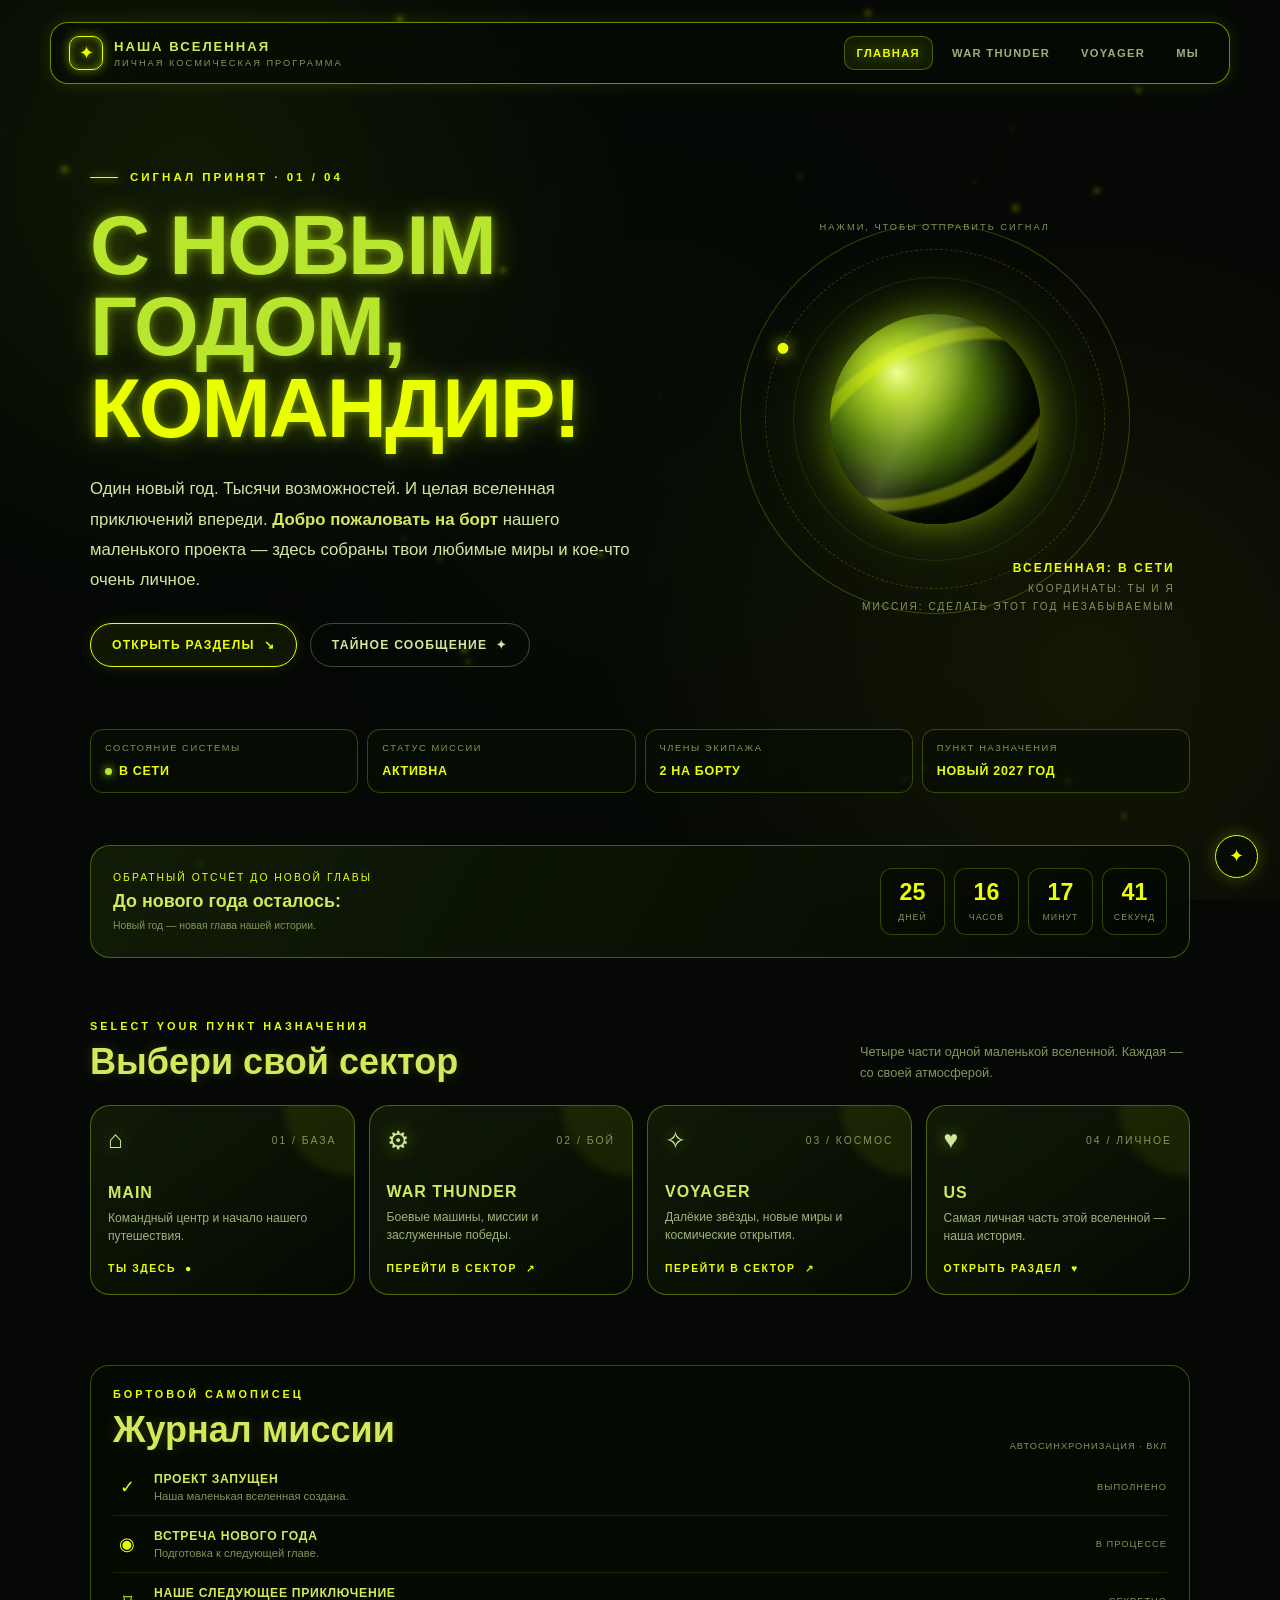
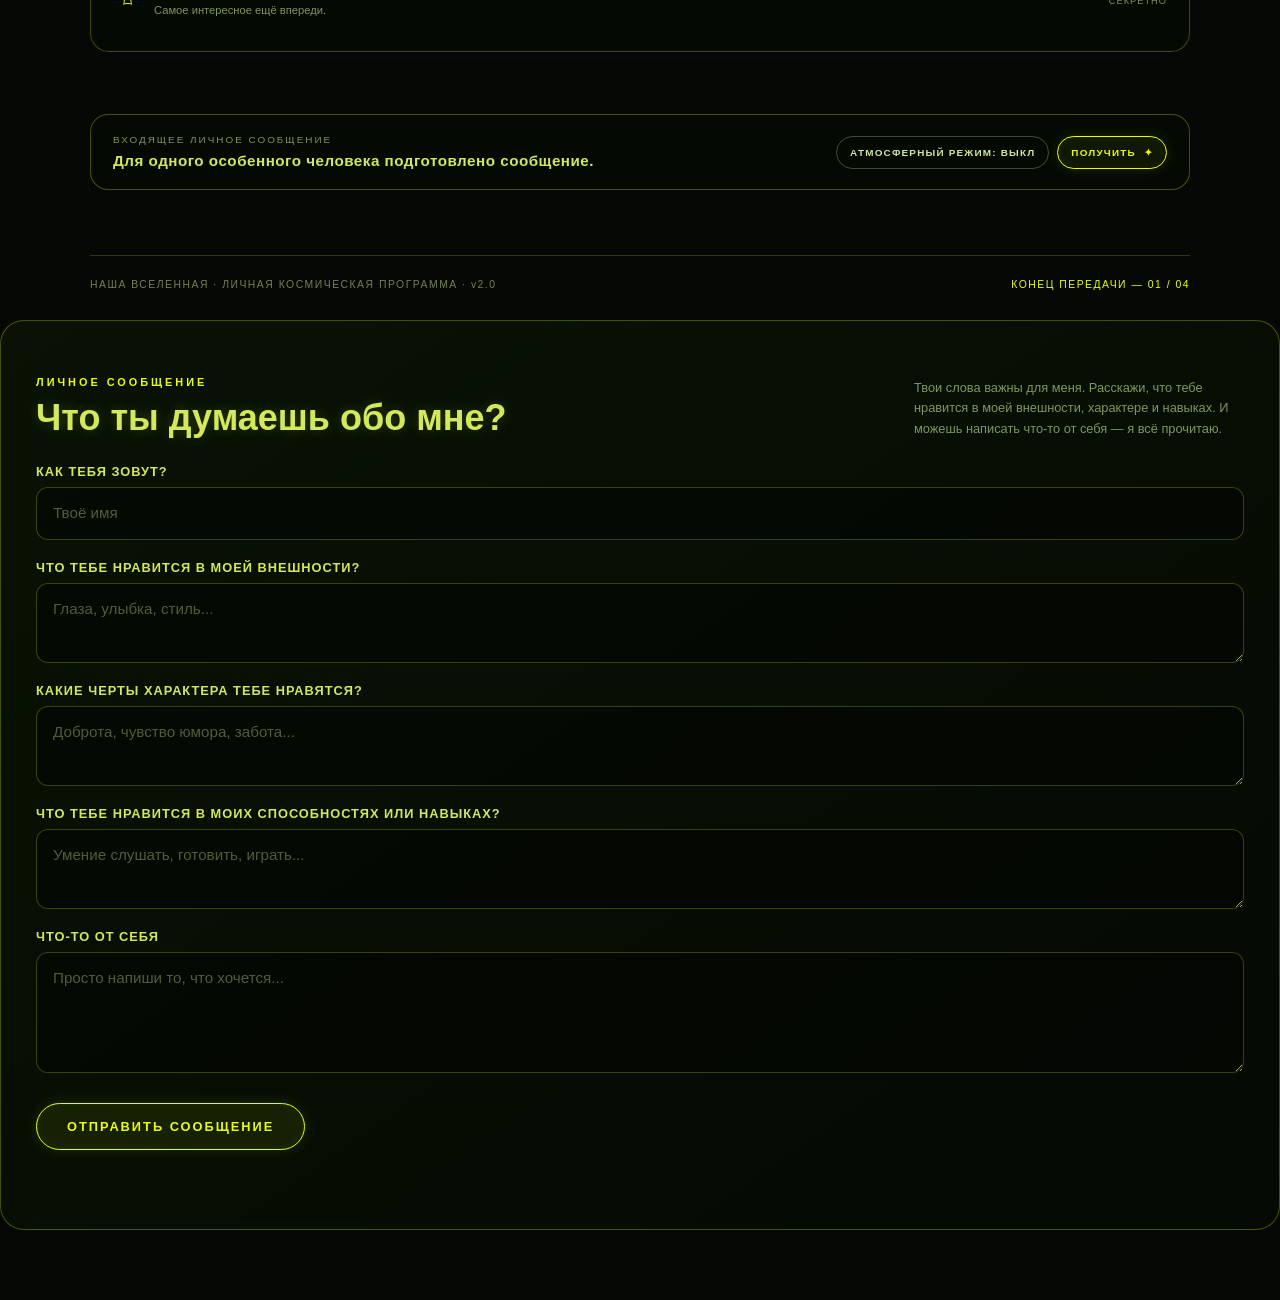
==== index.html @ 124b0b62 "Update index.html" ====
<!DOCTYPE html>
<html lang="ru">
<head>
  <meta charset="UTF-8">
  <meta name="viewport" content="width=device-width, initial-scale=1.0">
  <meta name="theme-color" content="#050805">
  <title>НАША ВСЕЛЕННАЯ — ГЛАВНАЯ · v2.1</title>
  <link rel="stylesheet" href="css/style.css">
</head>
<body class="page-main">
  <div id="particles" aria-hidden="true"></div>
  <header>
    <a class="brand" href="index.html">
      <div class="brand-mark">✦</div>
      <div>
        <div class="brand-name">НАША ВСЕЛЕННАЯ</div>
        <div class="brand-sub">ЛИЧНАЯ КОСМИЧЕСКАЯ ПРОГРАММА</div>
      </div>
    </a>
    <nav aria-label="Основная навигация">
      <a class="active" href="index.html">ГЛАВНАЯ</a>
      <a href="war-thunder.html">WAR THUNDER</a>
      <a href="voyager.html">VOYAGER</a>
      <a href="us.html">МЫ</a>
    </nav>
  </header>

  <main id="main">
    <section class="hero">
      <div class="hero-content">
        <div class="eyebrow">СИГНАЛ ПРИНЯТ · 01 / 04</div>
        <h1>С НОВЫМ ГОДОМ,<span>КОМАНДИР!</span></h1>
        <p class="hero-copy">
          Один новый год. Тысячи возможностей. И целая вселенная приключений впереди.
          <strong>Добро пожаловать на борт</strong> нашего маленького проекта — здесь собраны
          твои любимые миры и кое-что очень личное.
        </p>
        <div class="actions">
          <a class="btn" href="#sectors">ОТКРЫТЬ РАЗДЕЛЫ&nbsp; ↘</a>
          <button class="btn secondary" id="secretOpen">ТАЙНОЕ СООБЩЕНИЕ&nbsp; ✦</button>
        </div>
      </div>
      <div class="visual" aria-label="Анимированная светящаяся планета">
        <div class="orbit"><span class="orbit-dot"></span></div>
        <div class="satellite one"></div>
        <div class="satellite two"></div>
        <div class="planet" id="planet" role="button" tabindex="0" aria-label="Нажми на планету, чтобы отправить импульс"></div>
        <div class="planet-hint">НАЖМИ, ЧТОБЫ ОТПРАВИТЬ СИГНАЛ</div>
        <div class="visual-label"><b>ВСЕЛЕННАЯ: В СЕТИ</b>КООРДИНАТЫ: ТЫ И Я<br>МИССИЯ: СДЕЛАТЬ ЭТОТ ГОД НЕЗАБЫВАЕМЫМ</div>
      </div>
    </section>

    <section class="status-panel" aria-label="Состояние проекта">
      <div class="status-cell"><small>СОСТОЯНИЕ СИСТЕМЫ</small><strong><i class="live-dot"></i>В СЕТИ</strong></div>
      <div class="status-cell"><small>СТАТУС МИССИИ</small><strong>АКТИВНА</strong></div>
      <div class="status-cell"><small>ЧЛЕНЫ ЭКИПАЖА</small><strong>2 НА БОРТУ</strong></div>
      <div class="status-cell"><small>ПУНКТ НАЗНАЧЕНИЯ</small><strong>НОВЫЙ 2027 ГОД</strong></div>
    </section>

    <section class="countdown" aria-label="Обратный отсчёт до Нового года">
      <div>
        <div class="countdown-label">ОБРАТНЫЙ ОТСЧЁТ ДО НОВОЙ ГЛАВЫ</div>
        <div class="countdown-title" id="countdownTitle">До нового года осталось:</div>
        <div class="ambient-note">Новый год — новая глава нашей истории.</div>
      </div>
      <div class="timer" id="timer">
        <div class="time-unit"><b id="days">00</b><span>ДНЕЙ</span></div>
        <div class="time-unit"><b id="hours">00</b><span>ЧАСОВ</span></div>
        <div class="time-unit"><b id="minutes">00</b><span>МИНУТ</span></div>
        <div class="time-unit"><b id="seconds">00</b><span>СЕКУНД</span></div>
      </div>
    </section>

    <section id="sectors">
      <div class="section-head">
        <div>
          <div class="section-kicker">SELECT YOUR ПУНКТ НАЗНАЧЕНИЯ</div>
          <h2>Выбери свой сектор</h2>
        </div>
        <p class="section-note">Четыре части одной маленькой вселенной. Каждая — со своей атмосферой.</p>
      </div>
      <div class="portals">
        <a class="portal" href="index.html">
          <div class="portal-top"><span class="portal-icon">⌂</span><span class="portal-num">01 / БАЗА</span></div>
          <div>
            <h3>MAIN</h3>
            <p>Командный центр и начало нашего путешествия.</p>
            <div class="portal-link">ТЫ ЗДЕСЬ&nbsp; ●</div>
          </div>
        </a>
        <a class="portal" href="war-thunder.html">
          <div class="portal-top"><span class="portal-icon">⚙</span><span class="portal-num">02 / БОЙ</span></div>
          <div>
            <h3>WAR THUNDER</h3>
            <p>Боевые машины, миссии и заслуженные победы.</p>
            <div class="portal-link">ПЕРЕЙТИ В СЕКТОР&nbsp; ↗</div>
          </div>
        </a>
        <a class="portal" href="voyager.html">
          <div class="portal-top"><span class="portal-icon">✧</span><span class="portal-num">03 / КОСМОС</span></div>
          <div>
            <h3>VOYAGER</h3>
            <p>Далёкие звёзды, новые миры и космические открытия.</p>
            <div class="portal-link">ПЕРЕЙТИ В СЕКТОР&nbsp; ↗</div>
          </div>
        </a>
        <a class="portal" href="us.html">
          <div class="portal-top"><span class="portal-icon">♥</span><span class="portal-num">04 / ЛИЧНОЕ</span></div>
          <div>
            <h3>US</h3>
            <p>Самая личная часть этой вселенной — наша история.</p>
            <div class="portal-link">ОТКРЫТЬ РАЗДЕЛ&nbsp; ♥</div>
          </div>
        </a>
      </div>
    </section>

    <section class="mission-log">
      <div class="section-head" style="margin:0 0 8px">
        <div>
          <div class="section-kicker">БОРТОВОЙ САМОПИСЕЦ</div>
          <h2>Журнал миссии</h2>
        </div>
        <span class="log-state">АВТОСИНХРОНИЗАЦИЯ · ВКЛ</span>
      </div>
      <div class="log-row"><span class="log-icon">✓</span><div class="log-copy"><b>ПРОЕКТ ЗАПУЩЕН</b><small>Наша маленькая вселенная создана.</small></div><span class="log-state">ВЫПОЛНЕНО</span></div>
      <div class="log-row"><span class="log-icon">◉</span><div class="log-copy"><b>ВСТРЕЧА НОВОГО ГОДА</b><small>Подготовка к следующей главе.</small></div><span class="log-state">В ПРОЦЕССЕ</span></div>
      <div class="log-row"><span class="log-icon">⌑</span><div class="log-copy"><b>НАШЕ СЛЕДУЮЩЕЕ ПРИКЛЮЧЕНИЕ</b><small>Самое интересное ещё впереди.</small></div><span class="log-state">СЕКРЕТНО</span></div>
    </section>

    <section class="secret-strip">
      <div>
        <small>ВХОДЯЩЕЕ ЛИЧНОЕ СООБЩЕНИЕ</small>
        <strong>Для одного особенного человека подготовлено сообщение.</strong>
      </div>
      <div class="toolbar">
        <button class="btn secondary" id="ambientToggle" aria-pressed="false">АТМОСФЕРНЫЙ РЕЖИМ: ВЫКЛ</button>
        <button class="btn" id="secretOpen2">ПОЛУЧИТЬ&nbsp; ✦</button>
      </div>
    </section>
    <footer>
      <span>НАША ВСЕЛЕННАЯ · ЛИЧНАЯ КОСМИЧЕСКАЯ ПРОГРАММА · v2.0</span>
      <span>КОНЕЦ ПЕРЕДАЧИ — 01 / 04</span>
    </footer>
  </main>

  <button class="secret-star" id="secretStar" aria-label="Скрытый сигнал" title="Скрытый сигнал">✦</button>
  <div class="modal-backdrop" id="modal" role="dialog" aria-modal="true" aria-labelledby="modalTitle">
    <div class="modal">
      <button class="close" id="closeModal" aria-label="Закрыть">×</button>
      <div class="stamp">ТАЙНОЕ СООБЩЕНИЕ · ТОЛЬКО ДЛЯ ТЕБЯ</div>
      <h2 id="modalTitle">Эй, командир! 💚</h2>
      <p id="modalMessage">Пусть в новом году у тебя будет больше поводов улыбаться, больше удивительных открытий и меньше поводов для тревог. А я постараюсь быть рядом — в каждой новой главе нашего приключения.</p>
      <button class="btn" id="closeModalBottom">СООБЩЕНИЕ ПРИНЯТО&nbsp; ✓</button>
    </div>
  </div>

  <!-- СЕКЦИЯ: ОБРАТНАЯ СВЯЗЬ -->
<section class="feedback-section" id="feedback">
  <div class="section-head">
    <div>
      <div class="section-kicker">ЛИЧНОЕ СООБЩЕНИЕ</div>
      <h2>Что ты думаешь обо мне?</h2>
    </div>
    <p class="section-note">Твои слова важны для меня. Расскажи, что тебе нравится в моей внешности, характере и навыках. И можешь написать что-то от себя — я всё прочитаю.</p>
  </div>

  <form 
  class="feedback-form" 
  action="https://formspree.io/f/ВАШ_ID" 
  method="POST"
>
  <!-- Имя -->
  <div class="form-group">
    <label for="fb-name">Как тебя зовут?</label>
    <input type="text" id="fb-name" name="name" placeholder="Твоё имя" autocomplete="name" required>
  </div>

  <!-- Внешность -->
  <div class="form-group">
    <label for="fb-looks">Что тебе нравится в моей внешности?</label>
    <textarea id="fb-looks" name="looks" rows="2" placeholder="Глаза, улыбка, стиль..." required></textarea>
  </div>

  <!-- Характер -->
  <div class="form-group">
    <label for="fb-character">Какие черты характера тебе нравятся?</label>
    <textarea id="fb-character" name="character" rows="2" placeholder="Доброта, чувство юмора, забота..." required></textarea>
  </div>

  <!-- Навыки -->
  <div class="form-group">
    <label for="fb-skills">Что тебе нравится в моих способностях или навыках?</label>
    <textarea id="fb-skills" name="skills" rows="2" placeholder="Умение слушать, готовить, играть..." required></textarea>
  </div>

  <!-- Личное сообщение -->
  <div class="form-group">
    <label for="fb-message">Что-то от себя</label>
    <textarea id="fb-message" name="message" rows="4" placeholder="Просто напиши то, что хочется..." required></textarea>
  </div>

  <!-- Honeypot (не трогать) -->
  <input type="text" name="_gotcha" style="display:none" tabindex="-1" autocomplete="off">

  <button type="submit" class="btn feedback-submit">
    ОТПРАВИТЬ СООБЩЕНИЕ
  </button>

  <div class="feedback-status" id="feedbackStatus"></div>
</form>
</section>

  <script src="js/main.js"></script>
</body>
</html>
---- css/style.css ----
/* ==========================================================================
PROJECT: OUR UNIVERSE — SHARED STYLESHEET
========================================================================== */
*, *::before, *::after {
box-sizing: border-box;
}

html {
scroll-behavior: smooth;
}

@media (prefers-reduced-motion: reduce) {
*, *::before, *::after {
animation-duration: 0.01ms !important;
animation-iteration-count: 1 !important;
scroll-behavior: auto !important;
transition-duration: 0.01ms !important;
}
}

/* ==========================================================================
PAGE 1: MAIN (index.html)
========================================================================== */
body.page-main {
--bg: #050805;
--card: rgba(5, 12, 3, 0.84);
--text: #cfe89e;
--name: #d4e85c;
--title: #b8e62e;
--accent: #eaff00;
--glow: rgba(204, 255, 0, 0.48);
--line: rgba(204, 255, 0, 0.52);
--muted: #82965c;
margin: 0;
padding: 0;
min-height: 100vh;
background: var(--bg);
color: var(--text);
font-family: Arial, "Segoe UI", sans-serif;
overflow-x: hidden;
}

body.page-main * {
margin: 0;
padding: 0;
}

body.page-main::before {
content: "";
position: fixed;
inset: 0;
z-index: -3;
pointer-events: none;
background: radial-gradient(circle at 15% 20%, rgba(120, 180, 0, 0.10), transparent 34%),
radial-gradient(circle at 85% 75%, rgba(180, 180, 0, 0.09), transparent 38%),
radial-gradient(circle at 50% 50%, rgba(50, 100, 0, 0.06), transparent 55%);
animation: mainBgPulse 9s ease-in-out infinite alternate;
}

@keyframes mainBgPulse {
to { transform: scale(1.04); opacity: 0.7; }
}

body.page-main #particles {
position: fixed;
inset: 0;
pointer-events: none;
z-index: -1;
overflow: hidden;
}

body.page-main .particle {
position: absolute;
border-radius: 50%;
background: var(--accent);
filter: blur(2px);
opacity: 0.25;
box-shadow: 0 0 12px var(--accent);
animation: mainFloat var(--duration) ease-in-out infinite;
}

@keyframes mainFloat {
0%, 100% { transform: translateY(0) scale(0.8); opacity: 0.12; }
50% { transform: translateY(-32px) scale(1.25); opacity: 0.5; }
}

body.page-main header {
width: min(1180px, calc(100% - 40px));
margin: 22px auto 0;
padding: 13px 18px;
display: flex;
align-items: center;
justify-content: space-between;
gap: 20px;
border: 1px solid var(--line);
border-radius: 18px;
background: rgba(5, 12, 3, 0.72);
backdrop-filter: blur(14px);
box-shadow: 0 0 18px rgba(204, 255, 0, 0.12);
position: relative;
z-index: 5;
}

body.page-main .brand {
display: flex;
align-items: center;
gap: 11px;
min-width: 220px;
text-decoration: none;
}

body.page-main .brand-mark {
width: 34px;
height: 34px;
border: 1px solid var(--accent);
border-radius: 10px;
display: grid;
place-items: center;
color: var(--accent);
font-size: 18px;
text-shadow: 0 0 10px var(--accent);
box-shadow: inset 0 0 12px var(--glow), 0 0 12px var(--glow);
}

body.page-main .brand-name {
font-weight: 800;
letter-spacing: 2px;
font-size: 0.82rem;
color: var(--name);
}

body.page-main .brand-sub {
font-size: 0.58rem;
letter-spacing: 2px;
color: var(--muted);
margin-top: 4px;
}

body.page-main nav {
display: flex;
align-items: center;
gap: 7px;
flex-wrap: wrap;
justify-content: flex-end;
}

body.page-main nav a {
color: #9eaf7a;
text-decoration: none;
font-size: 0.7rem;
font-weight: 800;
letter-spacing: 1.3px;
padding: 10px 12px;
border-radius: 10px;
transition: 0.25s;
}

body.page-main nav a:hover,
body.page-main nav a.active {
color: var(--accent);
background: rgba(204, 255, 0, 0.08);
text-shadow: 0 0 12px var(--glow);
}

body.page-main nav a.active {
border: 1px solid rgba(204, 255, 0, 0.3);
}

body.page-main main {
width: min(1100px, calc(100% - 40px));
margin: 0 auto;
}

body.page-main .hero {
min-height: 650px;
display: grid;
grid-template-columns: 1.05fr 0.95fr;
align-items: center;
gap: 25px;
padding: 55px 0 35px;
}

body.page-main .eyebrow {
font-size: 0.72rem;
letter-spacing: 3px;
color: var(--accent);
font-weight: 800;
margin-bottom: 22px;
}

body.page-main .eyebrow:before {
content: "";
display: inline-block;
width: 28px;
height: 1px;
background: var(--accent);
vertical-align: middle;
margin-right: 12px;
box-shadow: 0 0 8px var(--accent);
}

body.page-main h1 {
font-size: clamp(2.8rem, 6.5vw, 5.7rem);
line-height: 0.98;
letter-spacing: -2px;
text-transform: uppercase;
color: var(--title);
text-shadow: 0 0 10px var(--glow), 0 0 30px rgba(204, 255, 0, 0.32);
max-width: 690px;
}

body.page-main h1 span {
display: block;
color: #eaff00;
}

body.page-main .hero-copy {
font-size: 1.05rem;
line-height: 1.8;
color: var(--text);
max-width: 560px;
margin: 25px 0 28px;
}

body.page-main .hero-copy strong {
color: var(--name);
}

body.page-main .actions {
display: flex;
align-items: center;
gap: 13px;
flex-wrap: wrap;
}

body.page-main .btn {
border: 1px solid var(--accent);
border-radius: 999px;
padding: 14px 21px;
color: var(--accent);
background: rgba(204, 255, 0, 0.06);
text-decoration: none;
font-weight: 800;
letter-spacing: 1.2px;
font-size: 0.76rem;
cursor: pointer;
transition: 0.25s;
box-shadow: 0 0 15px rgba(204, 255, 0, 0.12), inset 0 0 10px rgba(204, 255, 0, 0.05);
}

body.page-main .btn:hover {
background: var(--accent);
color: #071000;
box-shadow: 0 0 24px var(--glow);
transform: translateY(-2px);
}

body.page-main .btn.secondary {
border-color: rgba(207, 232, 158, 0.3);
color: var(--text);
background: transparent;
box-shadow: none;
}

body.page-main .btn.secondary:hover {
border-color: var(--accent);
color: var(--accent);
background: rgba(204, 255, 0, 0.06);
}

body.page-main .visual {
height: 430px;
display: grid;
place-items: center;
position: relative;
}

body.page-main .orbit {
position: absolute;
width: min(390px, 90%);
aspect-ratio: 1;
border: 1px solid rgba(204, 255, 0, 0.23);
border-radius: 50%;
transform: rotate(-22deg);
}

body.page-main .orbit:before,
body.page-main .orbit:after {
content: "";
position: absolute;
inset: 24px;
border: 1px dashed rgba(204, 255, 0, 0.22);
border-radius: 50%;
}

body.page-main .orbit:after {
inset: 52px;
border-style: solid;
opacity: 0.45;
}

body.page-main .planet {
width: 210px;
aspect-ratio: 1;
border-radius: 50%;
position: relative;
overflow: hidden;
background: radial-gradient(circle at 32% 28%, #efff91 0, #b6d928 12%, #557d0d 36%, #142407 67%, #050805 78%);
box-shadow: 0 0 35px rgba(204, 255, 0, 0.38), 0 0 90px rgba(170, 255, 0, 0.2), inset -25px -20px 45px #020400;
animation: mainPlanetFloat 5s ease-in-out infinite;
cursor: pointer;
transition: filter 0.25s;
}

body.page-main .planet:focus-visible {
outline: 2px solid var(--accent);
outline-offset: 9px;
}

body.page-main .planet.pulse {
animation: mainPlanetPulse 0.8s ease-out;
}

@keyframes mainPlanetPulse {
0% { transform: scale(1); }
35% { transform: scale(1.18); filter: brightness(1.8); }
100% { transform: scale(1); }
}

body.page-main .planet:before {
content: "";
position: absolute;
inset: 12% -15%;
border: 13px solid rgba(234, 255, 0, 0.32);
border-left-color: transparent;
border-right-color: rgba(234, 255, 0, 0.12);
border-radius: 50%;
transform: rotate(-25deg);
filter: blur(1px);
}

body.page-main .planet:after {
content: "";
position: absolute;
inset: 0;
background: linear-gradient(115deg, transparent 25%, rgba(255, 255, 180, 0.17) 42%, transparent 57%);
}

@keyframes mainPlanetFloat {
0%, 100% { transform: translateY(0) rotate(-5deg); }
50% { transform: translateY(-13px) rotate(4deg); }
}

body.page-main .orbit-dot {
position: absolute;
width: 11px;
height: 11px;
border-radius: 50%;
background: var(--accent);
box-shadow: 0 0 15px var(--accent);
top: 17%;
left: 19%;
}

body.page-main .satellite {
position: absolute;
width: 9px;
height: 9px;
border-radius: 50%;
background: #efff91;
box-shadow: 0 0 13px #eaff00;
opacity: 0;
}

body.page-main .satellite.one {
animation: mainSatOne 8s linear infinite;
}

body.page-main .satellite.two {
width: 5px;
height: 5px;
animation: mainSatTwo 11s linear infinite;
}

@keyframes mainSatOne {
0% { opacity: 0.8; transform: rotate(0deg) translateX(175px) rotate(0deg); }
100% { opacity: 0.8; transform: rotate(360deg) translateX(175px) rotate(-360deg); }
}

@keyframes mainSatTwo {
0% { opacity: 0.6; transform: rotate(180deg) translateX(145px) rotate(-180deg); }
100% { opacity: 0.6; transform: rotate(540deg) translateX(145px) rotate(-540deg); }
}

body.page-main .planet-hint {
position: absolute;
top: 18px;
left: 50%;
transform: translateX(-50%);
font-size: 0.58rem;
letter-spacing: 2px;
color: var(--muted);
white-space: nowrap;
}

body.page-main .visual-label {
position: absolute;
bottom: 18px;
right: 3%;
font-size: 0.63rem;
letter-spacing: 2px;
color: var(--muted);
text-align: right;
line-height: 1.8;
}

body.page-main .visual-label b {
display: block;
color: var(--accent);
font-size: 0.75rem;
}

body.page-main .status-panel {
display: grid;
grid-template-columns: repeat(4, 1fr);
gap: 9px;
margin: -5px 0 52px;
}

body.page-main .status-cell {
border: 1px solid rgba(204, 255, 0, 0.24);
border-radius: 13px;
padding: 13px 14px;
background: rgba(7, 15, 3, 0.72);
}

body.page-main .status-cell small {
display: block;
color: var(--muted);
font-size: 0.58rem;
letter-spacing: 1.6px;
margin-bottom: 8px;
}

body.page-main .status-cell strong {
color: var(--accent);
font-size: 0.78rem;
letter-spacing: 0.7px;
}

body.page-main .live-dot {
display: inline-block;
width: 7px;
height: 7px;
border-radius: 50%;
background: #b8e62e;
box-shadow: 0 0 9px #b8e62e;
margin-right: 7px;
animation: mainBlink 1.5s infinite;
}

@keyframes mainBlink {
50% { opacity: 0.25; }
}

body.page-main .countdown {
margin: 0 0 62px;
padding: 22px;
border: 1px solid rgba(204, 255, 0, 0.32);
border-radius: 20px;
background: linear-gradient(120deg, rgba(20, 34, 7, 0.78), rgba(5, 10, 3, 0.85));
display: flex;
align-items: center;
justify-content: space-between;
gap: 22px;
}

body.page-main .countdown-label {
font-size: 0.65rem;
letter-spacing: 2px;
color: var(--accent);
margin-bottom: 8px;
}

body.page-main .countdown-title {
font-size: 1.12rem;
color: var(--name);
font-weight: 800;
}

body.page-main .ambient-note {
font-size: 0.65rem;
color: var(--muted);
margin-top: 8px;
}

body.page-main .timer {
display: flex;
gap: 9px;
}

body.page-main .time-unit {
min-width: 65px;
text-align: center;
padding: 10px 8px;
border: 1px solid rgba(204, 255, 0, 0.24);
border-radius: 12px;
background: rgba(0, 0, 0, 0.24);
}

body.page-main .time-unit b {
display: block;
color: var(--accent);
font-size: 1.45rem;
font-variant-numeric: tabular-nums;
}

body.page-main .time-unit span {
font-size: 0.55rem;
color: var(--muted);
letter-spacing: 1px;
}

body.page-main .section-head {
display: flex;
justify-content: space-between;
align-items: end;
gap: 20px;
margin: 20px 0 22px;
}

body.page-main .section-kicker {
font-size: 0.68rem;
letter-spacing: 3px;
color: var(--accent);
font-weight: 800;
margin-bottom: 9px;
}

body.page-main h2 {
font-size: clamp(1.6rem, 3vw, 2.25rem);
color: var(--name);
text-shadow: 0 0 13px rgba(204, 255, 0, 0.2);
}

body.page-main .section-note {
color: var(--muted);
font-size: 0.8rem;
line-height: 1.6;
max-width: 330px;
}

body.page-main .portals {
display: grid;
grid-template-columns: repeat(4, 1fr);
gap: 14px;
margin-bottom: 70px;
}

body.page-main .portal {
min-height: 190px;
padding: 20px 17px;
border: 1px solid rgba(204, 255, 0, 0.35);
border-radius: 20px;
background: linear-gradient(145deg, rgba(18, 29, 8, 0.9), rgba(5, 10, 3, 0.82));
position: relative;
overflow: hidden;
text-decoration: none;
color: var(--text);
transition: 0.3s;
display: flex;
flex-direction: column;
justify-content: space-between;
}

body.page-main .portal:before {
content: "";
position: absolute;
width: 140px;
height: 140px;
border-radius: 50%;
right: -70px;
top: -70px;
background: rgba(204, 255, 0, 0.08);
filter: blur(4px);
transition: 0.3s;
}

body.page-main .portal:hover {
transform: translateY(-6px);
border-color: var(--accent);
box-shadow: 0 0 24px rgba(204, 255, 0, 0.2), inset 0 0 18px rgba(204, 255, 0, 0.06);
}

body.page-main .portal:hover:before {
transform: scale(1.6);
}

body.page-main .portal-top {
display: flex;
justify-content: space-between;
align-items: center;
position: relative;
}

body.page-main .portal-icon {
font-size: 1.55rem;
filter: drop-shadow(0 0 8px rgba(204, 255, 0, 0.45));
}

body.page-main .portal-num {
font-size: 0.65rem;
color: var(--muted);
letter-spacing: 2px;
}

body.page-main .portal h3 {
font-size: 1rem;
letter-spacing: 1px;
color: var(--name);
margin: 20px 0 7px;
}

body.page-main .portal p {
font-size: 0.76rem;
line-height: 1.5;
color: #9fb27a;
}

body.page-main .portal-link {
font-size: 0.65rem;
letter-spacing: 1.6px;
color: var(--accent);
margin-top: 18px;
font-weight: 800;
}

body.page-main .mission-log {
margin: 0 0 62px;
padding: 22px;
border: 1px solid rgba(204, 255, 0, 0.28);
border-radius: 19px;
background: rgba(5, 12, 3, 0.65);
}

body.page-main .log-row {
display: flex;
align-items: center;
gap: 13px;
padding: 13px 0;
border-bottom: 1px solid rgba(204, 255, 0, 0.12);
}

body.page-main .log-row:last-child {
border-bottom: 0;
}

body.page-main .log-icon {
width: 28px;
text-align: center;
color: var(--accent);
font-size: 1.1rem;
}

body.page-main .log-copy {
flex: 1;
}

body.page-main .log-copy b {
display: block;
font-size: 0.76rem;
color: var(--name);
letter-spacing: 0.7px;
}

body.page-main .log-copy small {
display: block;
font-size: 0.7rem;
color: var(--muted);
margin-top: 4px;
}

body.page-main .log-state {
font-size: 0.58rem;
letter-spacing: 1px;
color: var(--muted);
}

body.page-main .secret-strip {
margin: 0 0 65px;
border: 1px solid rgba(204, 255, 0, 0.3);
border-radius: 18px;
padding: 19px 22px;
display: flex;
align-items: center;
justify-content: space-between;
gap: 20px;
background: rgba(5, 12, 3, 0.65);
}

body.page-main .secret-strip small {
display: block;
color: var(--muted);
letter-spacing: 2px;
font-size: 0.62rem;
margin-bottom: 7px;
}

body.page-main .secret-strip strong {
color: var(--name);
font-size: 0.95rem;
letter-spacing: 0.5px;
}

body.page-main .toolbar {
display: flex;
align-items: center;
gap: 8px;
}

body.page-main .toolbar .btn {
padding: 10px 13px;
font-size: 0.62rem;
}

body.page-main footer {
border-top: 1px solid rgba(204, 255, 0, 0.2);
padding: 23px 0 30px;
display: flex;
justify-content: space-between;
gap: 15px;
color: #71834e;
font-size: 0.65rem;
letter-spacing: 1.5px;
}

body.page-main footer span:last-child {
color: var(--accent);
}

body.page-main .secret-star {
position: fixed;
right: 22px;
bottom: 22px;
width: 43px;
height: 43px;
border-radius: 50%;
z-index: 10;
border: 1px solid var(--accent);
background: rgba(5, 12, 3, 0.88);
color: var(--accent);
font-size: 1.1rem;
box-shadow: 0 0 17px rgba(204, 255, 0, 0.25);
cursor: pointer;
animation: mainStarGlow 3s ease-in-out infinite;
}

@keyframes mainStarGlow {
50% { box-shadow: 0 0 27px rgba(204, 255, 0, 0.65); transform: rotate(18deg); }
}

body.page-main.ambient .particle {
opacity: 0.65;
filter: blur(1px);
animation-duration: 4s !important;
}

body.page-main.ambient .planet {
filter: brightness(1.22) drop-shadow(0 0 25px rgba(204, 255, 0, 0.6));
}

body.page-main.ambient .orbit {
border-color: rgba(234, 255, 0, 0.48);
}

body.page-main .modal-backdrop {
position: fixed;
inset: 0;
background: rgba(0, 0, 0, 0.76);
backdrop-filter: blur(9px);
display: none;
place-items: center;
padding: 20px;
z-index: 20;
}

body.page-main .modal-backdrop.open {
display: grid;
animation: mainFade 0.25s;
}

@keyframes mainFade {
from { opacity: 0; }
to { opacity: 1; }
}

body.page-main .modal {
width: min(490px, 100%);
padding: 34px 28px;
border: 1px solid var(--accent);
border-radius: 24px;
background: rgba(5, 12, 3, 0.96);
text-align: center;
box-shadow: 0 0 25px var(--glow), inset 0 0 22px rgba(204, 255, 0, 0.08);
}

body.page-main .modal .stamp {
font-size: 0.65rem;
letter-spacing: 3px;
color: var(--accent);
margin-bottom: 18px;
}

body.page-main .modal h2 {
font-size: 1.7rem;
margin-bottom: 15px;
}

body.page-main .modal p {
line-height: 1.8;
color: var(--text);
margin-bottom: 23px;
}

body.page-main .close {
background: none;
border: 0;
color: var(--muted);
font-size: 1.4rem;
cursor: pointer;
float: right;
}

@media (max-width: 850px) {
body.page-main header { align-items: flex-start; flex-direction: column; }
body.page-main nav { justify-content: flex-start; }
body.page-main .hero { grid-template-columns: 1fr; min-height: auto; padding: 75px 0 25px; }
body.page-main .visual { height: 330px; grid-row: 1; }
body.page-main .planet { width: 165px; }
body.page-main .portals { grid-template-columns: repeat(2, 1fr); }
body.page-main .status-panel { grid-template-columns: repeat(2, 1fr); }
body.page-main .countdown { align-items: flex-start; flex-direction: column; }
}

@media (max-width: 520px) {
body.page-main header, body.page-main main { width: calc(100% - 26px); }
body.page-main header { margin-top: 13px; padding: 13px; }
body.page-main nav { gap: 2px; }
body.page-main nav a { font-size: 0.59rem; padding: 9px 8px; }
body.page-main .hero { padding-top: 45px; }
body.page-main .visual { height: 270px; }
body.page-main .planet { width: 140px; }
body.page-main h1 { font-size: clamp(2.55rem, 13vw, 4rem); }
body.page-main .hero-copy { font-size: 0.94rem; }
body.page-main .section-head { align-items: flex-start; flex-direction: column; }
body.page-main .portals { gap: 10px; }
body.page-main .portal { padding: 15px; min-height: 175px; }
body.page-main .portal h3 { font-size: 0.88rem; }
body.page-main .portal p { font-size: 0.7rem; }
body.page-main .secret-strip { align-items: flex-start; flex-direction: column; }
body.page-main footer { flex-direction: column; }
body.page-main .status-panel { gap: 7px; }
body.page-main .status-cell { padding: 11px; }
body.page-main .timer { width: 100%; gap: 5px; }
body.page-main .time-unit { min-width: 0; flex: 1; padding: 9px 3px; }
body.page-main .time-unit b { font-size: 1.15rem; }
body.page-main .countdown { padding: 17px; }
body.page-main .toolbar { flex-wrap: wrap; }
body.page-main .secret-star { right: 13px; bottom: 13px; }
}

/* ==========================================================================
   FEEDBACK FORM (index.html)
   ========================================================================== */
body.page-main .feedback-section {
  margin: 0 0 70px;
  padding: 35px;
  border: 1px solid rgba(204, 255, 0, 0.3);
  border-radius: 24px;
  background: linear-gradient(145deg, rgba(10, 20, 5, 0.9), rgba(5, 10, 3, 0.95));
  position: relative;
  overflow: hidden;
}

body.page-main .feedback-section::before {
  content: "";
  position: absolute;
  top: -50%;
  right: -20%;
  width: 400px;
  height: 400px;
  background: radial-gradient(circle, rgba(204, 255, 0, 0.08), transparent 70%);
  pointer-events: none;
}

body.page-main .feedback-form {
  display: flex;
  flex-direction: column;
  gap: 20px;
  margin-top: 25px;
  position: relative;
  z-index: 1;
}

body.page-main .form-group {
  display: flex;
  flex-direction: column;
  gap: 8px;
}

body.page-main .form-group label {
  font-size: 0.8rem;
  font-weight: 700;
  letter-spacing: 1px;
  color: var(--name);
  text-transform: uppercase;
}

body.page-main .form-group label .muted {
  color: var(--muted);
  font-weight: 400;
  font-size: 0.7rem;
  letter-spacing: 0.5px;
}

body.page-main .form-group input,
body.page-main .form-group textarea {
  width: 100%;
  padding: 14px 16px;
  background: rgba(0, 0, 0, 0.4);
  border: 1px solid rgba(204, 255, 0, 0.25);
  border-radius: 12px;
  color: var(--text);
  font-family: inherit;
  font-size: 0.95rem;
  line-height: 1.5;
  outline: none;
  transition: 0.25s;
  resize: vertical;
  min-height: 50px;
}

body.page-main .form-group input::placeholder,
body.page-main .form-group textarea::placeholder {
  color: rgba(130, 150, 92, 0.6);
}

body.page-main .form-group input:focus,
body.page-main .form-group textarea:focus {
  border-color: var(--accent);
  background: rgba(0, 0, 0, 0.6);
  box-shadow: 0 0 15px rgba(204, 255, 0, 0.15);
}

body.page-main .form-group textarea {
  min-height: 80px;
}

body.page-main .feedback-submit {
  align-self: flex-start;
  margin-top: 10px;
  padding: 15px 30px;
  font-size: 0.8rem;
  letter-spacing: 2px;
  cursor: pointer;
  background: rgba(204, 255, 0, 0.08);
  transition: 0.25s;
}

body.page-main .feedback-submit:hover {
  background: var(--accent);
  color: #071000;
  box-shadow: 0 0 25px var(--glow);
  transform: translateY(-2px);
}

body.page-main .feedback-submit:disabled {
  opacity: 0.6;
  cursor: not-allowed;
  transform: none;
}

body.page-main .feedback-status {
  font-size: 0.85rem;
  font-weight: 700;
  letter-spacing: 1px;
  min-height: 24px;
  transition: 0.3s;
}

body.page-main .feedback-status.success {
  color: var(--accent);
  text-shadow: 0 0 10px var(--glow);
}

body.page-main .feedback-status.error {
  color: #ff6b6b;
}

/* Адаптив */
@media (max-width: 520px) {
  body.page-main .feedback-section {
    padding: 22px;
  }
  body.page-main .feedback-submit {
    width: 100%;
    align-self: stretch;
  }
}

/* ==========================================================================
PAGE 2: OPERATION SEVER — WAR THUNDER (war-thunder.html)
========================================================================== */
body.page-wt {
--bg: #10191e;
--p: #1b292f;
--p2: #26363d;
--line: #52636a;
--txt: #dce7e4;
--muted: #9aadb0;
--gold: #d5b84b;
--green: #91b9a4;
--red: #bd6258;
margin: 0;
background: radial-gradient(ellipse at 50% -15%, #31434a, #17242a 48%, #0c1418);
color: var(--txt);
font: 14px Arial, sans-serif;
}

body.page-wt:before {
content: "";
position: fixed;
inset: 0;
pointer-events: none;
opacity: 0.12;
background-image: linear-gradient(#bedcdc14 1px, transparent 1px),
linear-gradient(90deg, #bedcdc14 1px, transparent 1px);
background-size: 44px 44px;
}

body.page-wt header {
position: sticky;
top: 0;
z-index: 10;
background: #0b1216ed;
border-bottom: 1px solid var(--line);
backdrop-filter: blur(10px);
}

body.page-wt .top {
max-width: 1300px;
margin: auto;
padding: 12px 22px;
display: flex;
justify-content: space-between;
align-items: center;
gap: 16px;
}

body.page-wt .brand {
font: bold 13px monospace;
letter-spacing: 3px;
color: var(--gold);
}

body.page-wt .brand small {
display: block;
color: var(--muted);
font-size: 9px;
margin-top: 5px;
}

body.page-wt nav {
display: flex;
flex-wrap: wrap;
gap: 4px;
}

body.page-wt nav a {
color: #b7c6c6;
text-decoration: none;
padding: 9px;
font: 10px monospace;
letter-spacing: 1px;
border: 1px solid transparent;
}

body.page-wt nav a:hover,
body.page-wt nav a.active {
color: var(--gold);
border-color: #827642;
}

body.page-wt main {
max-width: 1200px;
margin: auto;
padding: 28px 22px 70px;
}

body.page-wt .hero {
min-height: 390px;
padding: clamp(25px, 5vw, 55px);
display: grid;
grid-template-columns: 1.15fr 0.85fr;
gap: 20px;
align-items: center;
background: linear-gradient(120deg, #1b2a30ee, #111c21ee);
border: 1px solid var(--line);
position: relative;
overflow: hidden;
}

body.page-wt .kicker {
font: 10px monospace;
letter-spacing: 2px;
color: var(--gold);
}

body.page-wt h1 {
font: bold clamp(36px, 6vw, 68px) monospace;
line-height: 1;
margin: 17px 0;
letter-spacing: -3px;
}

body.page-wt h1 span {
color: var(--gold);
}

body.page-wt .lead {
max-width: 610px;
color: #bac9c8;
line-height: 1.8;
}

body.page-wt .status {
display: flex;
flex-wrap: wrap;
gap: 16px;
margin-top: 25px;
font: 10px monospace;
color: #bdcbca;
}

body.page-wt .status b {
color: var(--green);
font-weight: 400;
}

body.page-wt .dot {
display: inline-block;
width: 7px;
height: 7px;
border-radius: 50%;
background: var(--green);
margin-right: 7px;
box-shadow: 0 0 10px var(--green);
animation: wtBlink 2s infinite;
}

@keyframes wtBlink {
50% { opacity: 0.3; }
}

body.page-wt .radar {
width: min(270px, 60vw);
aspect-ratio: 1;
border: 1px solid #82949888;
border-radius: 50%;
margin: auto;
position: relative;
background: repeating-radial-gradient(circle, transparent 0 32px, #82949833 33px 34px),
linear-gradient(90deg, transparent 49.7%, #82949833 50%, transparent 50.3%),
linear-gradient(0deg, transparent 49.7%, #82949833 50%, transparent 50.3%);
overflow: hidden;
}

body.page-wt .radar:before {
content: "";
position: absolute;
inset: 0;
border-radius: 50%;
background: conic-gradient(transparent 0 290deg, #d5b84b66 350deg, transparent);
animation: wtSpin 7s linear infinite;
}

body.page-wt .radar:after {
content: "";
position: absolute;
left: 65%;
top: 32%;
width: 8px;
height: 8px;
border-radius: 50%;
background: #f0d978;
box-shadow: 0 0 15px 5px #d5b84b99;
}

@keyframes wtSpin {
to { transform: rotate(360deg); }
}

body.page-wt .section {
margin-top: 60px;
scroll-margin-top: 85px;
}

body.page-wt .head {
display: flex;
justify-content: space-between;
align-items: end;
gap: 15px;
border-bottom: 1px solid var(--line);
padding-bottom: 13px;
margin-bottom: 17px;
}

body.page-wt .head h2 {
font: bold clamp(19px, 3vw, 27px) monospace;
margin: 0;
}

body.page-wt .head p {
font: 9px monospace;
color: var(--muted);
letter-spacing: 1px;
margin: 0;
}

body.page-wt .panel {
background: linear-gradient(145deg, #24343b, #17242a);
border: 1px solid var(--line);
box-shadow: 0 12px 35px #0003;
}

body.page-wt .map-layout {
display: grid;
grid-template-columns: 1fr 270px;
gap: 13px;
}

body.page-wt .map {
min-height: 450px;
position: relative;
overflow: hidden;
background-color: #293a3b;
background-image: radial-gradient(ellipse at 20% 25%, #71857455 0 8%, transparent 9%),
radial-gradient(ellipse at 70% 65%, #75857644 0 12%, transparent 13%),
repeating-radial-gradient(ellipse at 25% 30%, transparent 0 22px, #c4d1c522 23px 24px, transparent 25px 43px);
}

body.page-wt .map:before {
content: "";
position: absolute;
inset: 0;
background: repeating-linear-gradient(0deg, transparent 0 calc(25% - 1px), #d0ddd522 25%),
repeating-linear-gradient(90deg, transparent 0 calc(16.666% - 1px), #d0ddd522 16.666%);
}

body.page-wt .river {
position: absolute;
left: -10%;
top: 47%;
width: 120%;
height: 65px;
border-block: 6px solid #8ba9ad66;
border-radius: 50%;
transform: rotate(-18deg);
}

body.page-wt .road {
position: absolute;
left: -10%;
top: 29%;
width: 120%;
height: 3px;
background: #e0d5ae99;
transform: rotate(17deg);
box-shadow: 0 0 0 3px #3e4c45;
}

body.page-wt .grid {
position: absolute;
inset: 0;
display: grid;
grid-template-columns: repeat(6, 1fr);
grid-template-rows: repeat(4, 1fr);
}

body.page-wt .sector {
z-index: 1;
border: 1px solid #d5e0d022;
background: #0d19151a;
color: #dce5de;
cursor: pointer;
font: 11px monospace;
position: relative;
}

body.page-wt .sector:hover,
body.page-wt .sector.sel {
background: #d5b84b35;
outline: 1px solid var(--gold);
color: white;
}

body.page-wt .pin {
position: absolute;
font-size: 16px;
left: 50%;
top: 58%;
transform: translate(-50%, -50%);
}

body.page-wt .stamp {
position: absolute;
z-index: 2;
bottom: 12px;
left: 14px;
font: 9px monospace;
color: #e0e9df;
text-shadow: 0 1px 4px #000;
}

body.page-wt .mapinfo {
padding: 20px;
display: flex;
flex-direction: column;
gap: 13px;
}

body.page-wt .coord {
font: 28px monospace;
color: var(--gold);
}

body.page-wt .mapinfo h3 {
font: bold 14px monospace;
color: var(--gold);
margin: 0;
}

body.page-wt .muted {
font-size: 12px;
color: var(--muted);
line-height: 1.7;
}

body.page-wt .rule {
height: 1px;
background: var(--line);
}

body.page-wt button {
cursor: pointer;
color: #f0d978;
background: #d5b84b12;
border: 1px solid #827642;
padding: 11px 13px;
font: 10px monospace;
letter-spacing: 1px;
}

body.page-wt button:hover {
background: #d5b84b2c;
box-shadow: 0 0 15px #d5b84b22;
}

body.page-wt .tabs {
display: flex;
gap: 8px;
margin-bottom: 13px;
}

body.page-wt .tabs .active {
background: #d5b84b35;
border-color: var(--gold);
}

body.page-wt .cards {
display: grid;
grid-template-columns: 1fr 1fr;
gap: 13px;
}

body.page-wt .vehicle {
padding: 21px;
}

body.page-wt .vehicle h3 {
font: bold 25px monospace;
margin: 10px 0;
}

body.page-wt .tag {
font: 9px monospace;
letter-spacing: 2px;
color: var(--gold);
}

/* Контейнер для изображения техники */
body.page-wt .art {
  height: 150px; /* Чуть увеличим высоту, чтобы фото смотрелось лучше */
  display: flex;
  align-items: center;
  justify-content: center;
  margin: 15px 0;
  background: rgba(0, 0, 0, 0.25); /* Легкий фон для контраста */
  border: 1px solid rgba(82, 99, 106, 0.3);
  border-radius: 8px;
  position: relative;
  overflow: hidden;
  padding: 10px;
  box-sizing: border-box;
}

/* Сама картинка */
body.page-wt .art img {
  max-width: 100%;
  max-height: 100%;
  width: auto;
  height: auto;
  object-fit: contain; /* Вписывает фото целиком, не обрезая */
  filter: drop-shadow(0 8px 16px rgba(0, 0, 0, 0.6)); /* Тень для объема */
  transition: transform 0.3s ease;
}

/* Легкий эффект при наведении на карточку */
body.page-wt .vehicle:hover .art img {
  transform: scale(1.05);
}

/* Если картинки нет — показываем заглушку (опционально) */
body.page-wt .art:empty::after {
  content: "НЕТ ИЗОБРАЖЕНИЯ";
  color: var(--muted);
  font: 10px monospace;
  letter-spacing: 1px;
}

body.page-wt .tank {
width: 72%;
height: 40px;
border-bottom: 9px solid #718078;
border-radius: 50%;
position: relative;
}

body.page-wt .tank:before {
content: "";
position: absolute;
left: 25%;
right: 22%;
top: -12px;
height: 18px;
background: #849286;
clip-path: polygon(8% 0, 85% 0, 100% 100%, 0 100%);
}

body.page-wt .tank:after {
content: "";
position: absolute;
left: 42%;
top: -20px;
width: 48%;
height: 4px;
background: #a9b5a5;
}

body.page-wt .jet {
width: 180px;
height: 52px;
background: #aab9b7;
clip-path: polygon(0 47%, 42% 39%, 63% 0, 72% 0, 67% 40%, 100% 47%, 100% 54%, 67% 60%, 72% 100%, 63% 100%, 42% 62%, 0 55%);
}

body.page-wt .vfoot {
display: flex;
justify-content: space-between;
gap: 8px;
align-items: center;
font: 9px monospace;
color: var(--muted);
}

body.page-wt .badge {
border: 1px solid #827642;
padding: 5px;
color: var(--gold);
}

body.page-wt .loggrid {
  display: grid;
  grid-template-columns: 1fr 1fr;
  gap: 12px;
}
body.page-wt .log {
  padding: 18px;
  display: grid;
  grid-template-columns: 40px 1fr;
  gap: 13px;
}
body.page-wt .ico {
  width: 40px;
  height: 40px;
  border: 1px solid #827642;
  color: var(--gold);
  display: grid;
  place-items: center;
  font-size: 18px;
}
body.page-wt .log h3 { font: bold 13px monospace; margin: 0 0 7px; }
body.page-wt .log p { font-size: 12px; line-height: 1.7; color: #b5c4c2; margin: 0; }
body.page-wt .log small { display: block; margin-top: 8px; color: var(--gold); font: 9px monospace; }

body.page-wt .radio { padding: 22px; background: #0c1519; font: 12px/1.9 monospace; }
body.page-wt .rhead { display: flex; justify-content: space-between; color: var(--gold); border-bottom: 1px solid var(--line); padding-bottom: 10px; }
body.page-wt .signal { color: #819394; letter-spacing: 3px; overflow: hidden; white-space: nowrap; }
body.page-wt .msg { margin: 8px 0; color: #b6c5c2; }
body.page-wt .msg strong { color: #f0d978; }
body.page-wt .msg.me strong { color: #9ec6b1; }

body.page-wt .directive { padding: 26px; position: relative; }
body.page-wt .stampsecret {
  position: absolute; right: 20px; top: 18px;
  border: 2px solid var(--red); color: var(--red);
  padding: 5px 9px; transform: rotate(8deg);
  font: bold 11px monospace;
}
body.page-wt .doc {
  display: none; margin-top: 18px; padding: 25px;
  background: #d9d4c3; color: #263137;
  border: 1px solid #a39b86; font: 12px/1.8 monospace;
  animation: wtAppear 0.5s;
}
body.page-wt .doc.show, body.page-wt .personal.show { display: block; }
@keyframes wtAppear { from { opacity: 0; transform: translateY(12px); } to { opacity: 1; transform: none; } }
body.page-wt .doc h3 { text-align: center; font-size: 16px; }
body.page-wt .sign { text-align: right; font-weight: bold; margin-top: 22px; }

body.page-wt .personal {
  display: none; margin-top: 18px; padding: clamp(22px, 5vw, 45px);
  border: 1px solid #9b8a54;
  background: linear-gradient(145deg, #26363a, #101a1e);
  animation: wtAppear 0.6s;
}
body.page-wt .personal h3 { font: bold 22px monospace; color: #f0d978; }
body.page-wt .letter { font: 17px/1.9 Georgia, serif; color: #d7e1dc; max-width: 780px; }
body.page-wt .letter .sign { font: 11px monospace; letter-spacing: 2px; color: var(--gold); text-align: left; }

body.page-wt .footer {
text-align: center;
margin-top: 65px;
color: #708184;
font: 9px monospace;
letter-spacing: 2px;
}

body.page-wt .toast {
position: fixed;
bottom: 20px;
left: 50%;
transform: translate(-50%, 100px);
opacity: 0;
z-index: 30;
background: #1c2b30;
border: 1px solid var(--gold);
color: #f0d978;
padding: 12px 18px;
font: 10px monospace;
transition: 0.3s;
}

body.page-wt .toast.show {
transform: translate(-50%, 0);
opacity: 1;
}

body.page-wt .modal {
display: none;
position: fixed;
inset: 0;
z-index: 40;
background: #05090bdc;
place-items: center;
padding: 20px;
}

body.page-wt .modal.show {
display: grid;
}

body.page-wt .modalbox {
max-width: 500px;
width: 100%;
padding: 25px;
background: #1b292f;
border: 1px solid var(--gold);
}

body.page-wt .close {
float: right;
background: none;
border: 0;
font-size: 20px;
padding: 0;
}

body.page-wt .snow {
position: fixed;
inset: 0;
overflow: hidden;
pointer-events: none;
z-index: 3;
}

body.page-wt .flake {
position: absolute;
top: -10px;
width: 3px;
height: 3px;
border-radius: 50%;
background: #e4eeee;
opacity: 0.5;
animation: wtFall linear infinite;
}

@keyframes wtFall {
to { transform: translate(30px, 110vh); }
}

@media (max-width: 820px) {
body.page-wt .hero { grid-template-columns: 1fr; }
body.page-wt .map-layout { grid-template-columns: 1fr; }
body.page-wt .mapinfo { min-height: 190px; }
}

@media (max-width: 600px) {
body.page-wt .top { align-items: flex-start; flex-direction: column; padding: 12px; }
body.page-wt nav a { font-size: 9px; padding: 6px; }
body.page-wt main { padding: 18px 12px 55px; }
body.page-wt .cards, body.page-wt .loggrid { grid-template-columns: 1fr; }
body.page-wt .map { min-height: 340px; }
body.page-wt .head { align-items: flex-start; flex-direction: column; }
body.page-wt .section { margin-top: 45px; }
}

/* ==========================================================================
   WAR THUNDER: RADIO INTERCEPT
   ========================================================================== */
body.page-wt .intercept-box {
  margin-top: 22px;
  padding: 18px;
  background: #0a1114;
  border: 1px solid #827642;
  border-radius: 4px;
  font-family: monospace;
}

body.page-wt .intercept-header {
  display: flex;
  justify-content: space-between;
  color: var(--gold);
  font-size: 10px;
  letter-spacing: 1px;
  margin-bottom: 12px;
  border-bottom: 1px dashed #52636a;
  padding-bottom: 8px;
}

body.page-wt #intercept-status {
  color: #819394;
  animation: wtBlink 2s infinite;
}

body.page-wt .intercept-message {
  min-height: 50px;
  color: #b6c5c2;
  font-size: 12px;
  line-height: 1.6;
  margin-bottom: 15px;
  padding: 10px;
  background: rgba(0, 0, 0, 0.3);
  border-left: 3px solid #52636a;
  transition: 0.3s;
}

body.page-wt .intercept-message.active {
  border-left-color: var(--gold);
  color: #f0d978;
  animation: wtAppear 0.4s;
}

body.page-wt #interceptBtn {
  width: 100%;
  padding: 10px;
  background: #d5b84b12;
  border: 1px solid #827642;
  color: #f0d978;
  font: 10px monospace;
  letter-spacing: 2px;
  cursor: pointer;
  transition: 0.2s;
}

body.page-wt #interceptBtn:hover {
  background: #d5b84b2c;
  box-shadow: 0 0 15px #d5b84b33;
}

body.page-wt #interceptBtn:disabled {
  opacity: 0.5;
  cursor: not-allowed;
}

/* ==========================================================================
PAGE 3: USS VOYAGER — LCARS INTERFACE (voyager.html)
========================================================================== */
body.page-voyager {
  --black: #030405;
  --dark: #0b0e16;
  --dark2: #080a10;
  --orange: #ff982e;
  --peach: #ffcb9a;
  --purple: #c695c9;
  --blue: #83cafa;
  --yellow: #f6ca63;
  --text: #e6e8f0;
  --muted: #8290aa;
  margin: 0;
  background: var(--black);
  color: var(--text);
  font-family: Arial, Helvetica, sans-serif;
  font-size: 14px;
}

html:has(body.page-voyager) {
  scroll-padding-top: 135px;
}

body.page-voyager button {
  font-family: inherit;
}

/* --- INTRO --- */
body.page-voyager #intro {
  position: fixed;
  inset: 0;
  z-index: 100;
  display: grid;
  place-items: center;
  background: radial-gradient(ellipse at center, #1b2338, #070912 70%);
  cursor: pointer;
  transition: opacity 0.9s, visibility 0.9s;
}
body.page-voyager #intro.hidden {
  opacity: 0;
  visibility: hidden;
  pointer-events: none;
}
body.page-voyager .intro-inner { text-align: center; }
body.page-voyager .intro-title {
  color: var(--orange);
  font-size: clamp(42px, 9vw, 100px);
  letter-spacing: 0.15em;
  font-weight: 900;
  text-shadow: 0 0 35px #ff982e55;
}
body.page-voyager .enter {
  margin-top: 35px;
  font-size: 11px;
  letter-spacing: 0.3em;
  color: var(--peach);
  animation: voyBlink 1.6s infinite;
}
@keyframes voyBlink { 50% { opacity: 0.35; } }

/* --- HEADER --- */
body.page-voyager header {
  min-height: 67px;
  background: #050505;
  border-bottom: 4px solid var(--orange);
  display: flex;
  align-items: center;
  justify-content: space-between;
  padding: 0 2%;
  gap: 20px;
  position: sticky;
  top: 0;
  z-index: 25;
  flex-wrap: wrap;
}
body.page-voyager .header-left {
  display: flex;
  align-items: center;
  gap: 12px;
}
body.page-voyager .lcars-number {
  background: var(--purple);
  color: #111;
  padding: 12px 20px;
  font-weight: bold;
  border-radius: 4px;
}
body.page-voyager .brand {
  display: flex;
  flex-direction: column;
  color: var(--orange);
  font-weight: bold;
  letter-spacing: 2px;
  font-size: 1.1rem;
}
body.page-voyager .brand small {
  color: var(--muted);
  font-size: 0.65rem;
  letter-spacing: 1px;
  margin-top: 2px;
}
body.page-voyager .top-nav {
  display: flex;
  gap: 8px;
  flex-wrap: wrap;
}
body.page-voyager .top-nav a {
  color: var(--muted);
  text-decoration: none;
  font-size: 0.75rem;
  font-weight: bold;
  letter-spacing: 1px;
  padding: 8px 12px;
  border: 1px solid transparent;
  border-radius: 4px;
  transition: 0.2s;
}
body.page-voyager .top-nav a:hover,
body.page-voyager .top-nav a.active {
  color: var(--orange);
  border-color: var(--orange);
  background: rgba(255, 152, 46, 0.1);
}

/* --- PAGE NAVIGATION (кнопки) --- */
body.page-voyager .page-navigation {
  display: flex;
  gap: 8px;
  flex-wrap: wrap;
  padding: 15px 3%;
  background: var(--dark);
  border-bottom: 1px solid rgba(255, 152, 46, 0.2);
  position: sticky;
  top: 71px;
  z-index: 20;
}
body.page-voyager .page-navigation button {
  background: var(--dark2);
  border: 1px solid var(--muted);
  color: var(--text);
  padding: 8px 14px;
  border-radius: 6px;
  cursor: pointer;
  font-size: 0.75rem;
  letter-spacing: 1px;
  font-weight: bold;
  transition: 0.2s;
}
body.page-voyager .page-navigation button:hover,
body.page-voyager .page-navigation button.active {
  background: var(--orange);
  border-color: var(--orange);
  color: var(--black);
  box-shadow: 0 0 15px rgba(255, 152, 46, 0.4);
}

/* --- LAYOUT (сетка: боковые панели + контент) --- */
body.page-voyager .layout {
  display: grid;
  grid-template-columns: 180px 1fr 180px;
  gap: 20px;
  max-width: 1400px;
  margin: 0 auto;
  padding: 30px 20px 80px;
}
body.page-voyager main {
  display: flex;
  flex-direction: column;
  gap: 30px;
}

/* --- БОКОВЫЕ ПАНЕЛИ (side) --- */
body.page-voyager .side {
  display: flex;
  flex-direction: column;
  gap: 10px;
  position: sticky;
  top: 140px;
  align-self: start;
}
body.page-voyager .side-block {
  padding: 12px;
  border-radius: 8px;
  font-size: 0.75rem;
  line-height: 1.4;
  color: #111;
  font-weight: bold;
}
body.page-voyager .side-block small {
  display: block;
  font-size: 0.6rem;
  opacity: 0.8;
  margin-bottom: 4px;
}
body.page-voyager .side-block b {
  display: block;
  font-size: 0.9rem;
}
body.page-voyager .side-dark {
  background: var(--dark2);
  color: var(--muted);
  border: 1px solid #52636a44;
  font-family: monospace;
  font-size: 0.7rem;
}
body.page-voyager .side-tall { padding: 20px 12px; }
body.page-voyager .orange { background: var(--orange); }
body.page-voyager .purple { background: var(--purple); }
body.page-voyager .blue { background: var(--blue); }
body.page-voyager .peach { background: var(--peach); }

/* --- ПАНЕЛИ КОНТЕНТА --- */
body.page-voyager .panel {
  background: var(--dark);
  border: 1px solid rgba(131, 202, 250, 0.2);
  border-radius: 16px;
  overflow: hidden;
  box-shadow: 0 10px 30px rgba(0,0,0,0.5);
  display: flex;
  flex-direction: column;
}
body.page-voyager .orange-edge { border-color: rgba(255, 152, 46, 0.4); }
body.page-voyager .purple-edge { border-color: rgba(198, 149, 201, 0.4); }
body.page-voyager .blue-edge { border-color: rgba(131, 202, 250, 0.4); }
body.page-voyager .peach-edge { border-color: rgba(255, 203, 154, 0.4); }

body.page-voyager .panel-top {
  display: flex;
  justify-content: space-between;
  align-items: center;
  padding: 10px 18px;
  font-size: 0.7rem;
  font-family: monospace;
  letter-spacing: 1px;
  background: rgba(0,0,0,0.3);
  border-bottom: 1px solid #52636a44;
  color: var(--muted);
}
body.page-voyager .panel-label { color: var(--orange); font-weight: bold; }
body.page-voyager .panel-content { padding: 22px 25px; flex: 1; }
body.page-voyager .panel-content h1 {
  font-size: clamp(1.5rem, 3vw, 2.4rem);
  letter-spacing: 1px;
  margin: 0 0 15px;
  color: var(--text);
  line-height: 1.1;
}
body.page-voyager .panel-content h2 {
  font-size: 1.3rem;
  letter-spacing: 2px;
  color: var(--blue);
  margin: 0 0 15px;
}
body.page-voyager .panel-content h3 {
  font-size: 1.1rem;
  letter-spacing: 1px;
  color: var(--peach);
  margin: 0 0 15px;
}
body.page-voyager .panel-content p {
  line-height: 1.8;
  color: #d1d5db;
  margin-bottom: 12px;
}
body.page-voyager .panel-content p b { color: var(--peach); }

/* Hero (статус) */
body.page-voyager .hero {
  display: grid;
  grid-template-columns: 1.4fr 0.8fr;
  gap: 20px;
}
body.page-voyager .stats {
  display: grid;
  grid-template-columns: 1fr 1fr;
  gap: 10px;
  margin-top: 20px;
}
body.page-voyager .stat {
  background: rgba(0,0,0,0.4);
  padding: 10px 14px;
  border-radius: 8px;
  border: 1px solid #52636a44;
}
body.page-voyager .stat span {
  display: block;
  font-size: 0.65rem;
  color: var(--muted);
  letter-spacing: 1px;
  margin-bottom: 4px;
}
body.page-voyager .stat b { color: var(--text); font-size: 0.9rem; }

/* Computer */
body.page-voyager .voice-bars {
  display: flex;
  gap: 5px;
  height: 40px;
  align-items: flex-end;
  margin: 15px 0;
}
body.page-voyager .voice-bars span {
  flex: 1;
  background: var(--purple);
  height: 30%;
  border-radius: 2px;
  animation: voiceBar 1.2s ease-in-out infinite alternate;
}
body.page-voyager .voice-bars span:nth-child(2) { animation-delay: 0.2s; height: 60%; }
body.page-voyager .voice-bars span:nth-child(3) { animation-delay: 0.4s; height: 90%; }
body.page-voyager .voice-bars span:nth-child(4) { animation-delay: 0.1s; height: 50%; }
body.page-voyager .voice-bars span:nth-child(5) { animation-delay: 0.3s; height: 75%; }
@keyframes voiceBar {
  from { height: 20%; opacity: 0.5; }
  to { height: 100%; opacity: 1; }
}
body.page-voyager .computer-quote {
  font-style: italic;
  line-height: 1.7;
  color: var(--peach);
  font-size: 0.95rem;
}
body.page-voyager .voice-status {
  padding: 10px 18px;
  font-family: monospace;
  font-size: 0.7rem;
  color: var(--purple);
  border-top: 1px solid #52636a44;
  letter-spacing: 1px;
}

/* --- СЕКЦИИ --- */
body.page-voyager .section { display: flex; flex-direction: column; gap: 15px; }
body.page-voyager .section-bar {
  display: flex;
  align-items: center;
  gap: 15px;
  margin-bottom: 5px;
}
body.page-voyager .section-bar .pill {
  width: 12px;
  height: 32px;
  background: var(--orange);
  border-radius: 6px;
}
body.page-voyager .section-bar h2 {
  font-size: 1.3rem;
  letter-spacing: 2px;
  margin: 0;
  color: var(--orange);
}
body.page-voyager .section-bar .line {
  flex: 1;
  height: 1px;
  background: var(--orange);
  position: relative;
}
body.page-voyager .section-bar .line small {
  position: absolute;
  right: 0;
  top: -14px;
  font-family: monospace;
  font-size: 0.65rem;
  color: var(--muted);
}

/* --- ДВЕ КОЛОНКИ (журнал + тактика) --- */
body.page-voyager .two {
  display: grid;
  grid-template-columns: 1fr 1fr;
  gap: 20px;
}

/* Журнал */
body.page-voyager .log-entry {
  border-left: 2px solid var(--peach);
  padding-left: 14px;
  margin-bottom: 18px;
}
body.page-voyager .log-entry:last-child { margin-bottom: 0; }
body.page-voyager .log-entry time {
  display: block;
  font-family: monospace;
  font-size: 0.7rem;
  color: var(--orange);
  margin-bottom: 6px;
  letter-spacing: 1px;
}
body.page-voyager .log-entry p {
  margin: 0;
  font-size: 0.9rem;
  line-height: 1.7;
}

/* --- КАРТА (Наука) --- */
body.page-voyager .map {
  display: grid;
  grid-template-columns: repeat(4, 1fr);
  gap: 8px;
  margin: 15px 0;
}
body.page-voyager .map .sector {
  background: var(--dark2);
  border: 1px solid rgba(198, 149, 201, 0.3);
  border-radius: 8px;
  padding: 10px 6px;
  color: var(--purple);
  cursor: pointer;
  text-align: left;
  transition: 0.2s;
  font-family: monospace;
}
body.page-voyager .map .sector b {
  display: block;
  font-size: 0.9rem;
  color: var(--peach);
}
body.page-voyager .map .sector small {
  display: block;
  font-size: 0.65rem;
  color: var(--muted);
  white-space: nowrap;
  overflow: hidden;
  text-overflow: ellipsis;
}
body.page-voyager .map .sector:hover,
body.page-voyager .map .sector.active {
  background: rgba(198, 149, 201, 0.18);
  border-color: var(--purple);
  color: #fff;
}
body.page-voyager .mapinfo {
  background: var(--dark2);
  border: 1px solid var(--purple);
  border-radius: 10px;
  padding: 15px;
  font-size: 0.9rem;
  line-height: 1.6;
  min-height: 60px;
}

/* --- ЭКИПАЖ (Crew) --- */
body.page-voyager .crew {
  display: grid;
  grid-template-columns: 1fr 1fr;
  gap: 20px;
}
body.page-voyager .crew-card {
  background: var(--dark);
  border: 1px solid rgba(198, 149, 201, 0.3);
  border-radius: 16px;
  padding: 22px;
}
body.page-voyager .crew-rank {
  font-family: monospace;
  font-size: 0.65rem;
  color: var(--orange);
  letter-spacing: 1px;
  margin-bottom: 10px;
}
body.page-voyager .crew-card h3 {
  font-size: 1.4rem;
  color: var(--purple);
  margin: 0 0 10px;
  letter-spacing: 1px;
}
body.page-voyager .crew-card p {
  line-height: 1.7;
  color: var(--text);
  font-size: 0.9rem;
  margin-bottom: 15px;
}
body.page-voyager .crew-tags {
  display: flex;
  gap: 6px;
  flex-wrap: wrap;
}
body.page-voyager .crew-tags span {
  font-family: monospace;
  font-size: 0.6rem;
  padding: 4px 8px;
  border: 1px solid #52636a66;
  border-radius: 4px;
  color: var(--muted);
  letter-spacing: 1px;
}

/* --- ПЕРСОНАЖИ VOYAGER --- */
body.page-voyager .character-grid {
  display: grid;
  grid-template-columns: repeat(3, 1fr);
  gap: 20px;
}
body.page-voyager .character {
  background: var(--dark2);
  border: 1px solid rgba(255, 203, 154, 0.2);
  border-radius: 12px;
  padding: 20px;
}
body.page-voyager .character small {
  font-family: monospace;
  font-size: 0.6rem;
  color: var(--orange);
  letter-spacing: 1px;
  display: block;
  margin-bottom: 8px;
}
body.page-voyager .character h3 {
  color: var(--peach);
  margin: 0 0 10px;
  font-size: 1.1rem;
}
body.page-voyager .character p {
  font-size: 0.85rem;
  line-height: 1.6;
  color: var(--text);
  margin: 0;
}

/* --- ЛИЧНАЯ ПЕРЕДАЧА --- */
body.page-voyager .message {
  background: linear-gradient(145deg, #1b1f2e, #0b0e16);
  border: 1px solid rgba(198, 149, 201, 0.4);
  border-radius: 16px;
  padding: 30px;
}
body.page-voyager .kicker {
  font-family: monospace;
  font-size: 0.7rem;
  color: var(--orange);
  letter-spacing: 2px;
  margin-bottom: 15px;
}
body.page-voyager .message p {
  line-height: 1.8;
  color: var(--text);
  margin-bottom: 15px;
  font-size: 0.95rem;
}
body.page-voyager .message-signature {
  font-family: monospace;
  font-size: 0.75rem;
  color: var(--purple);
  letter-spacing: 2px;
  margin-top: 20px;
  border-top: 1px solid #52636a44;
  padding-top: 15px;
}

/* --- ЦЕНТР / ФИНАЛ --- */
body.page-voyager .center {
  text-align: center;
  padding: 40px 20px;
  border: 1px dashed #52636a66;
  border-radius: 16px;
}
body.page-voyager .center h2 { color: var(--orange); margin-bottom: 10px; }
body.page-voyager .center p { color: var(--muted); margin-bottom: 20px; }
body.page-voyager .action {
  display: inline-block;
  background: var(--orange);
  color: var(--black);
  text-decoration: none;
  font-weight: bold;
  letter-spacing: 2px;
  padding: 14px 30px;
  border-radius: 8px;
  transition: 0.2s;
}
body.page-voyager .action:hover {
  box-shadow: 0 0 25px rgba(255, 152, 46, 0.6);
  transform: translateY(-2px);
}

/* --- FOOTER --- */
body.page-voyager footer {
  text-align: center;
  padding: 30px;
  color: var(--muted);
  font-size: 0.75rem;
  letter-spacing: 2px;
  border-top: 1px solid rgba(131, 202, 250, 0.15);
}

/* --- АДАПТИВ --- */
@media (max-width: 1100px) {
  body.page-voyager .layout {
    grid-template-columns: 1fr;
  }
  body.page-voyager .side {
    display: none; /* скрываем боковые панели на средних экранах, чтобы не мешали */
  }
}
@media (max-width: 850px) {
  body.page-voyager header { flex-direction: column; align-items: flex-start; padding: 15px; }
  body.page-voyager .page-navigation { position: relative; top: 0; }
  body.page-voyager .hero { grid-template-columns: 1fr; }
  body.page-voyager .two { grid-template-columns: 1fr; }
  body.page-voyager .crew { grid-template-columns: 1fr; }
  body.page-voyager .character-grid { grid-template-columns: 1fr; }
  body.page-voyager .map { grid-template-columns: repeat(2, 1fr); }
  body.page-voyager .stats { grid-template-columns: 1fr; }
}

/* ==========================================================================
   VOYAGER: INTERACTIVE COMPUTER
   ========================================================================== */
body.page-voyager .computer-input-area {
  display: flex;
  gap: 8px;
  margin-top: 18px;
}

body.page-voyager #computerInput {
  flex: 1;
  background: #030405;
  border: 1px solid var(--purple);
  color: var(--peach);
  padding: 12px 15px;
  font-family: monospace;
  font-size: 0.9rem;
  border-radius: 6px;
  outline: none;
  transition: 0.2s;
}

body.page-voyager #computerInput:focus {
  border-color: var(--orange);
  box-shadow: 0 0 15px rgba(255, 152, 46, 0.3);
}

body.page-voyager #computerInput::placeholder {
  color: var(--muted);
}

body.page-voyager #computerBtn {
  background: var(--purple);
  border: 1px solid var(--purple);
  color: #111;
  font-size: 1.2rem;
  padding: 0 18px;
  border-radius: 6px;
  cursor: pointer;
  transition: 0.2s;
  font-weight: bold;
}

body.page-voyager #computerBtn:hover {
  background: var(--orange);
  border-color: var(--orange);
  box-shadow: 0 0 15px rgba(255, 152, 46, 0.4);
}

body.page-voyager .computer-hints {
  display: flex;
  gap: 6px;
  flex-wrap: wrap;
  margin-top: 12px;
}

body.page-voyager .hint {
  font-family: monospace;
  font-size: 0.65rem;
  padding: 5px 10px;
  background: rgba(198, 149, 201, 0.1);
  border: 1px solid rgba(198, 149, 201, 0.3);
  border-radius: 12px;
  color: var(--purple);
  cursor: pointer;
  transition: 0.2s;
}

body.page-voyager .hint:hover {
  background: rgba(198, 149, 201, 0.25);
  border-color: var(--purple);
  color: #fff;
}

/* Анимация появления ответа */
body.page-voyager .computer-quote.typing {
  animation: voyTyping 0.5s;
}

@keyframes voyTyping {
  from { opacity: 0; transform: translateY(10px); }
  to { opacity: 1; transform: none; }
}

/* ==========================================================================
PAGE 4: US (us.html)
========================================================================== */
body.page-us {
--bg: #080b05;
--card: rgba(14, 24, 8, 0.85);
--lime: #c8ff36;
--text: #e2f0d5;
--muted: #84966b;
--line: rgba(200, 255, 54, 0.28);
margin: 0;
background: var(--bg);
color: var(--text);
font-family: Arial, sans-serif;
overflow-x: hidden;
}

body.page-us #stars {
position: fixed;
inset: 0;
pointer-events: none;
z-index: -1;
}

body.page-us header.top {
width: min(1180px, calc(100% - 40px));
margin: 20px auto 0;
padding: 14px 20px;
display: flex;
align-items: center;
justify-content: space-between;
gap: 20px;
border: 1px solid var(--line);
border-radius: 16px;
background: rgba(8, 14, 5, 0.8);
backdrop-filter: blur(12px);
position: sticky;
top: 20px;
z-index: 20;
}

body.page-us .logo {
font-weight: bold;
letter-spacing: 2px;
color: var(--lime);
text-decoration: none;
font-size: 0.85rem;
}

body.page-us nav.nav {
display: flex;
gap: 12px;
flex-wrap: wrap;
}

body.page-us nav.nav a {
color: var(--muted);
text-decoration: none;
font-size: 0.72rem;
font-weight: bold;
letter-spacing: 1px;
padding: 6px 10px;
border-radius: 8px;
transition: 0.2s;
}

body.page-us nav.nav a:hover {
color: var(--lime);
background: rgba(200, 255, 54, 0.08);
}

body.page-us main {
width: min(1100px, calc(100% - 40px));
margin: 0 auto;
}

body.page-us .hero {
min-height: 480px;
display: flex;
align-items: center;
padding: 50px 0;
}

body.page-us .eyebrow {
font-size: 0.7rem;
letter-spacing: 3px;
color: var(--lime);
font-weight: bold;
margin-bottom: 16px;
}

body.page-us h1 {
font-size: clamp(3rem, 7vw, 6rem);
letter-spacing: -2px;
color: var(--lime);
margin-bottom: 20px;
}

body.page-us .hero p {
font-size: 1.05rem;
line-height: 1.8;
max-width: 620px;
color: var(--text);
margin-bottom: 25px;
}

body.page-us .pills {
display: flex;
gap: 10px;
flex-wrap: wrap;
}

body.page-us .pill {
border: 1px solid var(--line);
padding: 6px 14px;
border-radius: 999px;
font-size: 0.68rem;
letter-spacing: 1.5px;
color: var(--lime);
background: rgba(200, 255, 54, 0.04);
}

body.page-us section {
margin: 70px 0;
}

body.page-us .head {
margin-bottom: 35px;
}

body.page-us .head h2 {
font-size: clamp(1.8rem, 3.5vw, 2.5rem);
color: var(--lime);
margin-bottom: 10px;
}

body.page-us .head p {
color: var(--muted);
font-size: 0.9rem;
}

body.page-us .planets {
display: grid;
grid-template-columns: 1fr 1fr;
gap: 20px;
}

/* Карточка планеты */
body.page-us .planet {
  background: var(--card);
  border: 1px solid var(--line);
  border-radius: 20px;
  padding: 30px;
  text-align: left;
  cursor: pointer;
  transition: 0.3s;
  color: var(--text);
  display: flex;
  flex-direction: column;
  gap: 12px;
  position: relative;
  overflow: hidden;
  /* Убираем стандартные стили кнопки, если они есть */
  font-family: inherit;
  font-size: inherit;
}

body.page-us .planet:hover {
  border-color: var(--lime);
  transform: translateY(-5px);
  box-shadow: 0 0 30px rgba(200, 255, 54, 0.1), inset 0 0 20px rgba(200, 255, 54, 0.05);
  background: rgba(14, 24, 8, 0.95);
}

/* Контейнер для визуала (сама планета + кольца) */
body.page-us .planet-visual {
  height: 160px;
  width: 100%;
  display: flex;
  align-items: center;
  justify-content: center;
  position: relative;
  margin-bottom: 10px;
}

/* Базовая планета */
body.page-us .orb {
  width: 110px;
  height: 110px;
  border-radius: 50%;
  position: relative;
  z-index: 2;
  transition: transform 0.4s ease;
}

body.page-us .planet:hover .orb {
  transform: scale(1.05); /* Легкое увеличение при наведении */
}

/* Кольца (создаются через псевдоэлемент у контейнера) */
body.page-us .planet-visual::before {
  content: "";
  position: absolute;
  width: 170px;
  height: 50px;
  border-radius: 50%;
  border: 1.5px solid;
  border-color: inherit; /* Цвет наследуется от конкретной планеты */
  transform: rotate(-15deg);
  z-index: 1;
  opacity: 0.6;
}

/* Стили для Марса */
body.page-us .orb.mars {
  background: radial-gradient(circle at 30% 30%, #ffb58a, #e05a2b 45%, #7c1c06 80%, #2b0601 100%);
  box-shadow: 
    inset -15px -10px 25px rgba(0, 0, 0, 0.7), 
    0 0 30px rgba(255, 139, 84, 0.3);
}
body.page-us .orb.mars + .planet-visual::before {
  border-color: #e05a2b;
}

/* Стили для Титана */
body.page-us .orb.titan {
  background: radial-gradient(circle at 35% 30%, #fff4b3, #f2c74e 40%, #a67115 75%, #3d2603 100%);
  box-shadow: 
    inset -15px -10px 25px rgba(0, 0, 0, 0.6), 
    0 0 30px rgba(255, 227, 115, 0.3);
}

/* Фикс: псевдоэлемент должен быть у .planet-visual, а не у .orb */
body.page-us .planet-visual:has(.mars)::before {
  border-color: rgba(224, 90, 43, 0.6);
}
body.page-us .planet-visual:has(.titan)::before {
  border-color: rgba(242, 199, 78, 0.6);
}

/* Заголовки и текст внутри карточек */
body.page-us .planet h3 {
  font-size: 1.6rem;
  color: var(--lime);
  letter-spacing: 2px;
  margin: 0;
  text-transform: uppercase;
}

body.page-us .planet small {
  font-size: 0.7rem;
  color: var(--muted);
  letter-spacing: 2px;
  margin-bottom: 5px;
}

body.page-us .planet p {
  font-size: 0.85rem;
  line-height: 1.6;
  color: var(--text);
  margin-bottom: 15px;
}

body.page-us .planet .tap {
  font-size: 0.65rem;
  color: var(--lime);
  letter-spacing: 1.5px;
  margin-top: auto;
  padding-top: 10px;
  font-weight: bold;
  opacity: 0.8;
  transition: opacity 0.3s;
}

body.page-us .planet:hover .tap {
  opacity: 1;
  text-shadow: 0 0 10px rgba(200, 255, 54, 0.5);
}

body.page-us .timeline {
display: flex;
flex-direction: column;
gap: 25px;
}

body.page-us .era {
margin: 25px 0 10px;
padding-bottom: 10px;
border-bottom: 1px solid var(--line);
display: flex;
justify-content: space-between;
align-items: flex-end;
}

body.page-us .era span {
font-size: 1.1rem;
font-weight: bold;
color: var(--lime);
letter-spacing: 1px;
}

body.page-us .era small {
font-size: 0.65rem;
color: var(--muted);
letter-spacing: 2px;
}

body.page-us .note {
background: rgba(200, 255, 54, 0.05);
border-left: 3px solid var(--lime);
padding: 14px 18px;
border-radius: 0 12px 12px 0;
font-size: 0.85rem;
color: var(--muted);
margin-bottom: 15px;
}

body.page-us .item {
display: grid;
grid-template-columns: 1fr 1fr;
gap: 30px;
}

body.page-us .item.right {
direction: rtl;
}

body.page-us .item.right .card {
direction: ltr;
}

body.page-us .card {
background: var(--card);
border: 1px solid var(--line);
border-radius: 20px;
overflow: hidden;
display: flex;
flex-direction: column;
transition: 0.3s;
cursor: pointer;
position: relative;
}

body.page-us .card:hover {
border-color: var(--lime);
box-shadow: 0 0 20px rgba(200, 255, 54, 0.15);
transform: translateY(-3px);
}

body.page-us .photo {
  width: 100%;
  height: 260px;
  background: #111b09;
  display: flex;              /* flex вместо grid — проще центрировать */
  align-items: center;
  justify-content: center;
  overflow: hidden;
  position: relative;
  padding: 10px;              /* отступ, чтобы картинка не прилипала к краям */
  box-sizing: border-box;
}

body.page-us .photo img {
  max-width: 100%;
  max-height: 100%;
  width: auto;
  height: auto;
  object-fit: contain;        /* картинка видна целиком, без обрезки */
  transition: transform 0.4s;
  display: block;
}

body.page-us .card:hover .photo img {
transform: scale(1.04);
}

body.page-us .copy {
padding: 20px;
display: flex;
flex-direction: column;
gap: 8px;
}

body.page-us .copy small {
font-size: 0.65rem;
letter-spacing: 2px;
color: var(--muted);
}

body.page-us .copy h3 {
font-size: 1.2rem;
color: var(--lime);
}

body.page-us .copy p {
font-size: 0.88rem;
line-height: 1.6;
color: var(--text);
}

body.page-us .zoom-hint {
position: absolute;
top: 14px;
right: 14px;
background: rgba(8, 14, 5, 0.8);
border: 1px solid var(--line);
padding: 4px 10px;
border-radius: 6px;
font-size: 0.6rem;
letter-spacing: 1.5px;
color: var(--lime);
opacity: 0;
transition: 0.2s;
}

body.page-us .card:hover .zoom-hint {
opacity: 1;
}

body.page-us .placeholder {
padding: 20px;
text-align: center;
font-size: 0.75rem;
color: var(--muted);
line-height: 1.5;
}

body.page-us .placeholder b {
display: block;
color: var(--lime);
margin-bottom: 4px;
}

body.page-us .heart-section {
background: var(--card);
border: 1px solid var(--line);
border-radius: 24px;
padding: 35px;
text-align: center;
}

body.page-us .heart-container {
  width: 100%;
  height: 420px;
  min-height: 400px; /* Гарантирует, что блок не сожмется */
  background: radial-gradient(circle at 50% 50%, #16240d 0%, #080b05 80%);
  border: 1px solid rgba(200, 255, 54, 0.3);
  border-radius: 18px;
  position: relative;
  overflow: hidden;
  margin-bottom: 20px;
  cursor: grab;
  display: block; /* Важно: блочный элемент, а не flex/grid */
}

/* Для мобильных устройств делаем высоту адаптивной */
@media (max-width: 600px) {
  body.page-us .heart-container {
    height: 300px;
    min-height: 300px;
  }
}

body.page-us .heart-container:active {
cursor: grabbing;
}

body.page-us .heart-controls {
display: flex;
justify-content: center;
align-items: center;
gap: 20px;
flex-wrap: wrap;
padding: 15px;
background: rgba(8, 14, 5, 0.6);
border: 1px solid var(--line);
border-radius: 14px;
}

body.page-us .color-btn {
width: 24px;
height: 24px;
border-radius: 50%;
border: 2px solid rgba(255,255,255,0.3);
cursor: pointer;
transition: 0.2s;
}

body.page-us .color-btn:hover {
transform: scale(1.15);
}

body.page-us .end {
text-align: center;
padding: 60px 20px;
}

body.page-us .end h2 {
font-size: clamp(2rem, 4vw, 3rem);
color: var(--lime);
margin: 15px 0;
}

body.page-us .end p {
max-width: 600px;
margin: 0 auto 25px;
line-height: 1.8;
color: var(--text);
}

body.page-us .footer {
text-align: center;
padding: 30px;
color: var(--muted);
font-size: 0.72rem;
letter-spacing: 2px;
border-top: 1px solid var(--line);
}

body.page-us .modal,
body.page-us .lightbox {
position: fixed;
inset: 0;
background: rgba(0,0,0,0.85);
backdrop-filter: blur(10px);
display: none;
place-items: center;
padding: 20px;
z-index: 50;
}

body.page-us .modal.show,
body.page-us .lightbox.show {
display: grid;
}

body.page-us .box,
body.page-us .lightbox-box {
width: min(500px, 100%);
background: var(--card);
border: 1px solid var(--lime);
border-radius: 20px;
padding: 30px;
position: relative;
box-shadow: 0 0 30px rgba(200, 255, 54, 0.2);
}

body.page-us .lightbox-box {
width: min(720px, 100%);
padding: 0;
overflow: hidden;
}

body.page-us .lightbox-box img {
width: 100%;
max-height: 440px;
object-fit: contain;
background: #020301;
display: block;
}

body.page-us .lightbox-caption {
padding: 22px;
}

body.page-us .close,
body.page-us .lightbox-close {
position: absolute;
top: 16px;
right: 18px;
background: none;
border: none;
color: var(--muted);
font-size: 1.5rem;
cursor: pointer;
}

body.page-us .close:hover,
body.page-us .lightbox-close:hover {
color: var(--lime);
}

@media (max-width: 850px) {
body.page-us .planets { grid-template-columns: 1fr; }
body.page-us .item, body.page-us .item.right { grid-template-columns: 1fr; direction: ltr; }
}

/* ==========================================================================
CUSTOM CURSORS
========================================================================== */

/* 1 и 4 страницы (Main и US) — Мишка */
body.page-main,
body.page-us {
  /* Основной курсор (светло-зеленый мишка) */
  cursor: url("data:image/svg+xml,%3Csvg xmlns='http://www.w3.org/2000/svg' width='32' height='32' viewBox='0 0 32 32'%3E%3Cpath d='M8 6 A6 6 0 1 1 8 18 A6 6 0 1 1 8 6 Z M24 6 A6 6 0 1 1 24 18 A6 6 0 1 1 24 6 Z' fill='%23c8ff36'/%3E%3Ccircle cx='16' cy='18' r='10' fill='%23c8ff36'/%3E%3Ccircle cx='12' cy='16' r='1.5' fill='%23080b05'/%3E%3Ccircle cx='20' cy='16' r='1.5' fill='%23080b05'/%3E%3Cellipse cx='16' cy='22' rx='3' ry='2' fill='%23f7ffe0'/%3E%3Ccircle cx='16' cy='21' r='1.5' fill='%23080b05'/%3E%3C/svg%3E") 16 16, auto;
}

/* Мишка для ссылок и кнопок (меняет цвет на ярко-желтый) */
body.page-main a, body.page-main button,
body.page-us a, body.page-us button, body.page-us .card, body.page-us .planet {
  cursor: url("data:image/svg+xml,%3Csvg xmlns='http://www.w3.org/2000/svg' width='32' height='32' viewBox='0 0 32 32'%3E%3Cpath d='M8 6 A6 6 0 1 1 8 18 A6 6 0 1 1 8 6 Z M24 6 A6 6 0 1 1 24 18 A6 6 0 1 1 24 6 Z' fill='%23eaff00'/%3E%3Ccircle cx='16' cy='18' r='10' fill='%23eaff00'/%3E%3Ccircle cx='12' cy='16' r='1.5' fill='%23080b05'/%3E%3Ccircle cx='20' cy='16' r='1.5' fill='%23080b05'/%3E%3Cellipse cx='16' cy='22' rx='3' ry='2' fill='%23f7ffe0'/%3E%3Ccircle cx='16' cy='21' r='1.5' fill='%23080b05'/%3E%3C/svg%3E") 16 16, pointer;
}

/* 2 страница (War Thunder) — Танковый прицел */
body.page-wt {
  cursor: url("data:image/svg+xml,%3Csvg xmlns='http://www.w3.org/2000/svg' width='32' height='32' viewBox='0 0 32 32'%3E%3Ccircle cx='16' cy='16' r='12' fill='none' stroke='%23d5b84b' stroke-width='2'/%3E%3Cline x1='16' y1='2' x2='16' y2='8' stroke='%23d5b84b' stroke-width='2'/%3E%3Cline x1='16' y1='24' x2='16' y2='30' stroke='%23d5b84b' stroke-width='2'/%3E%3Cline x1='2' y1='16' x2='8' y2='16' stroke='%23d5b84b' stroke-width='2'/%3E%3Cline x1='24' y1='16' x2='30' y2='16' stroke='%23d5b84b' stroke-width='2'/%3E%3Ccircle cx='16' cy='16' r='2' fill='%23d5b84b'/%3E%3C/svg%3E") 16 16, crosshair;
}

/* Прицел-захват для War Thunder */
body.page-wt a, body.page-wt button, body.page-wt .sector, body.page-wt .vehicle {
  cursor: url("data:image/svg+xml,%3Csvg xmlns='http://www.w3.org/2000/svg' width='32' height='32' viewBox='0 0 32 32'%3E%3Ccircle cx='16' cy='16' r='12' fill='rgba(213,184,75,0.2)' stroke='%23f0d978' stroke-width='2'/%3E%3Cline x1='16' y1='2' x2='16' y2='8' stroke='%23f0d978' stroke-width='2'/%3E%3Cline x1='16' y1='24' x2='16' y2='30' stroke='%23f0d978' stroke-width='2'/%3E%3Cline x1='2' y1='16' x2='8' y2='16' stroke='%23f0d978' stroke-width='2'/%3E%3Cline x1='24' y1='16' x2='30' y2='16' stroke='%23f0d978' stroke-width='2'/%3E%3Ccircle cx='16' cy='16' r='2' fill='%23f0d978'/%3E%3C/svg%3E") 16 16, pointer;
}

/* 3 страница (Voyager) — Звездолёт */
body.page-voyager {
  cursor: url("data:image/svg+xml,%3Csvg xmlns='http://www.w3.org/2000/svg' width='32' height='32' viewBox='0 0 32 32'%3E%3Cpath d='M16 4 L20 24 L16 20 L12 24 Z' fill='%23ff982e' stroke='%2383cafa' stroke-width='1.5' stroke-linejoin='round'/%3E%3C/svg%3E") 16 16, crosshair;
}

/* Звездолёт для Voyager (свечение) */
body.page-voyager a, body.page-voyager button, body.page-voyager .sector, body.page-voyager .panel {
  cursor: url("data:image/svg+xml,%3Csvg xmlns='http://www.w3.org/2000/svg' width='32' height='32' viewBox='0 0 32 32'%3E%3Cpath d='M16 4 L20 24 L16 20 L12 24 Z' fill='%23ff982e' stroke='%23ffcb9a' stroke-width='1.5' stroke-linejoin='round'/%3E%3Ccircle cx='16' cy='12' r='2' fill='%2383cafa'/%3E%3C/svg%3E") 16 16, pointer;
}

/* Отключаем на мобильных */
@media (hover: none) and (pointer: coarse) {
  body {
    cursor: auto;
  }
}
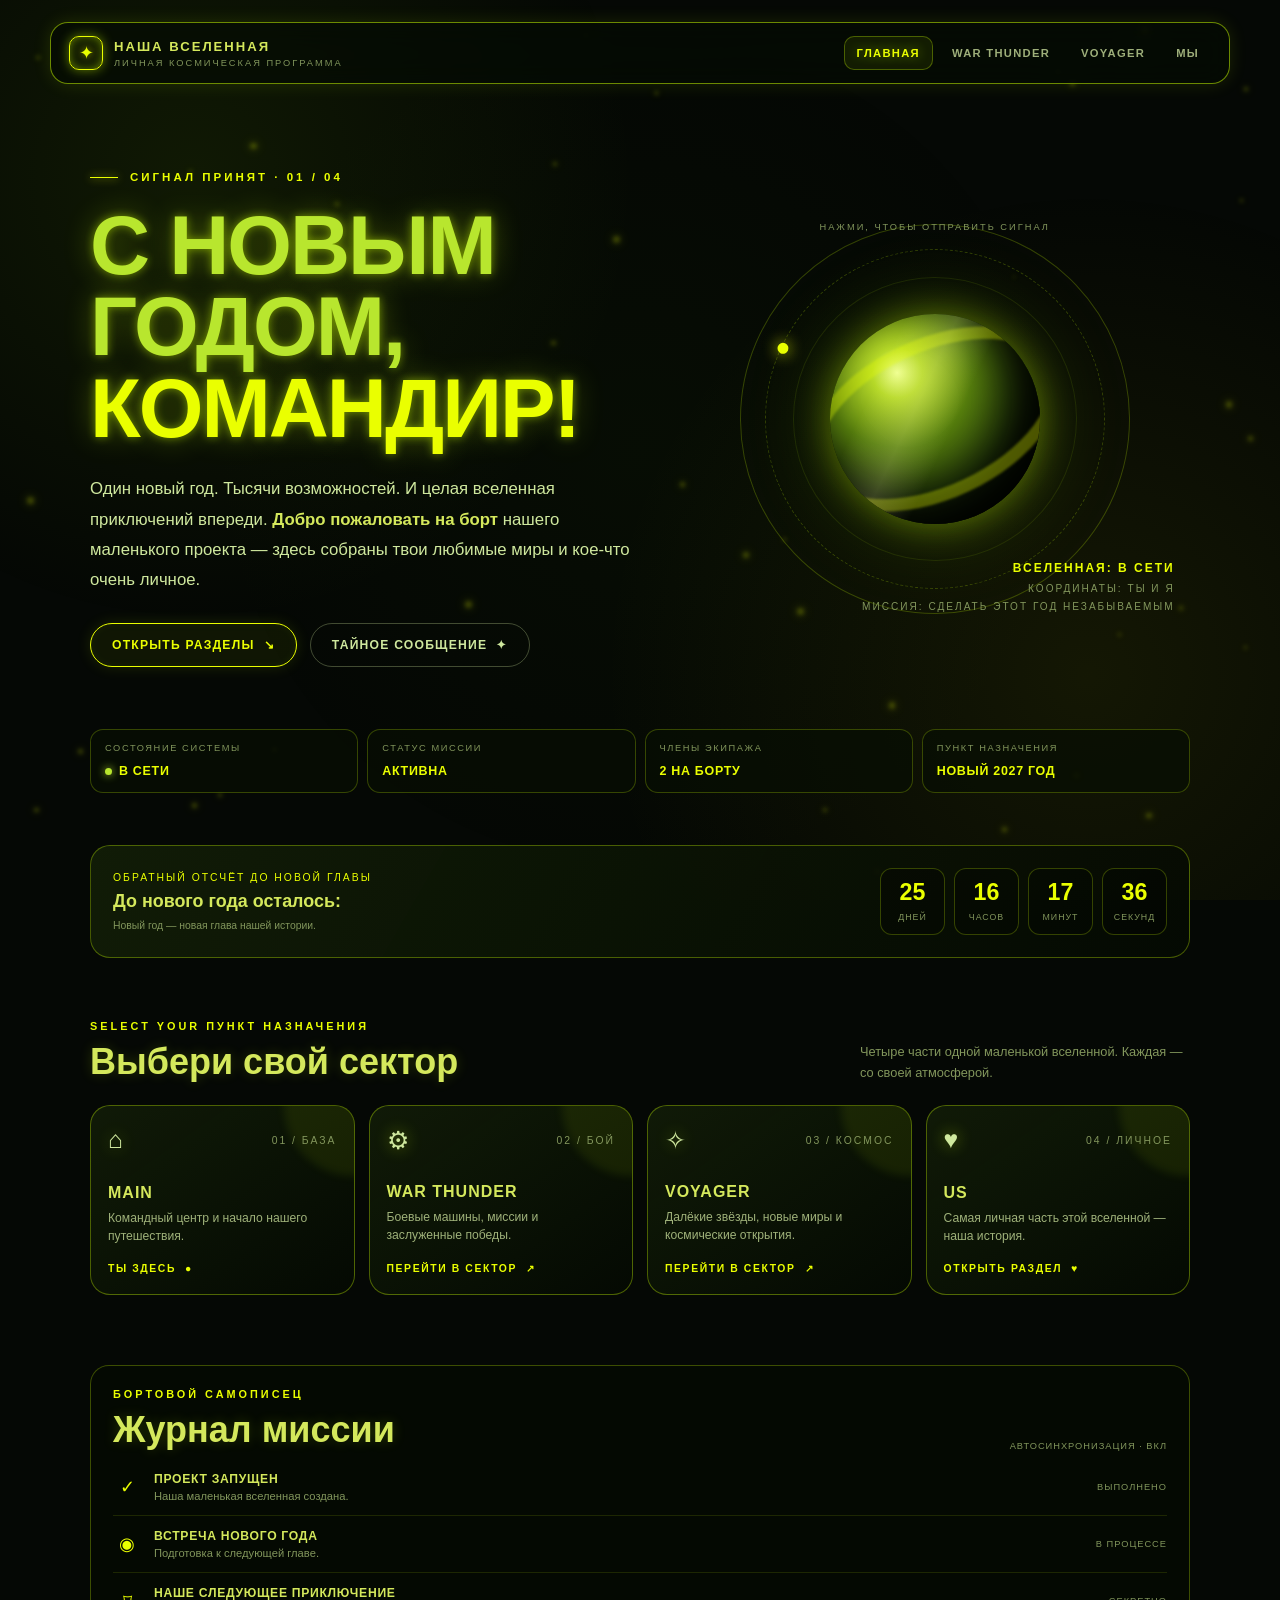
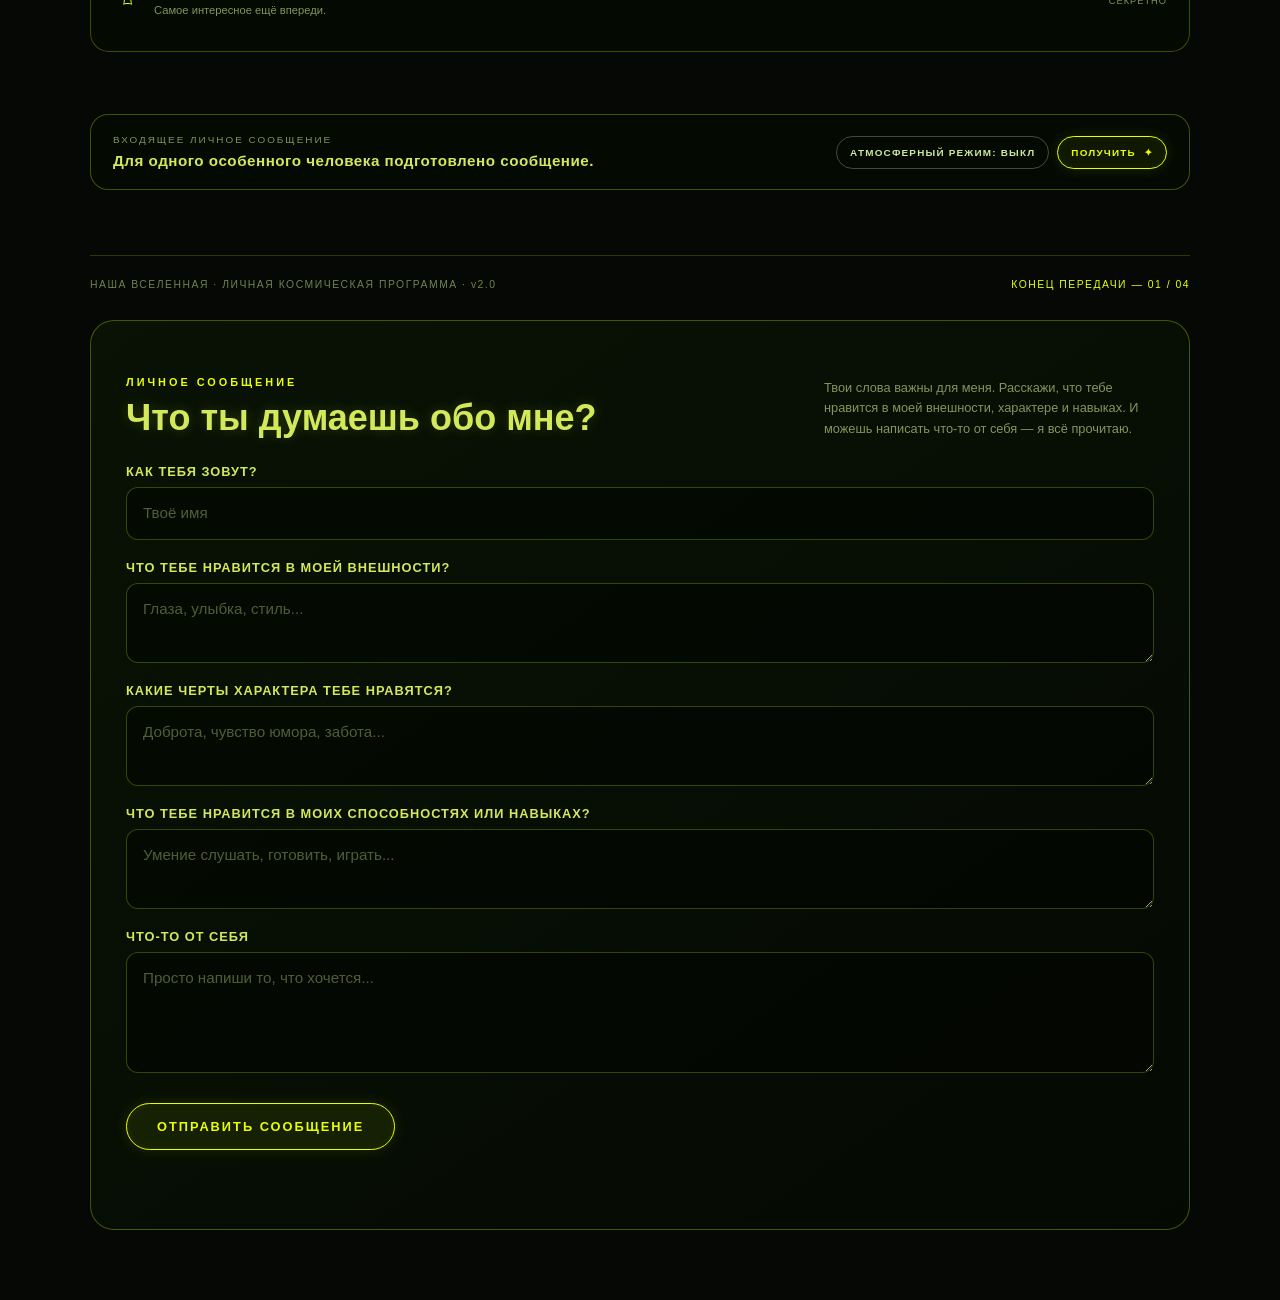
==== commit c245dbb1: "Update index.html" ====
--- a/index.html
+++ b/index.html
@@ -142,18 +142,7 @@
       <span>НАША ВСЕЛЕННАЯ · ЛИЧНАЯ КОСМИЧЕСКАЯ ПРОГРАММА · v2.0</span>
       <span>КОНЕЦ ПЕРЕДАЧИ — 01 / 04</span>
     </footer>
-  </main>
-
-  <button class="secret-star" id="secretStar" aria-label="Скрытый сигнал" title="Скрытый сигнал">✦</button>
-  <div class="modal-backdrop" id="modal" role="dialog" aria-modal="true" aria-labelledby="modalTitle">
-    <div class="modal">
-      <button class="close" id="closeModal" aria-label="Закрыть">×</button>
-      <div class="stamp">ТАЙНОЕ СООБЩЕНИЕ · ТОЛЬКО ДЛЯ ТЕБЯ</div>
-      <h2 id="modalTitle">Эй, командир! 💚</h2>
-      <p id="modalMessage">Пусть в новом году у тебя будет больше поводов улыбаться, больше удивительных открытий и меньше поводов для тревог. А я постараюсь быть рядом — в каждой новой главе нашего приключения.</p>
-      <button class="btn" id="closeModalBottom">СООБЩЕНИЕ ПРИНЯТО&nbsp; ✓</button>
-    </div>
-  </div>
+
 
   <!-- СЕКЦИЯ: ОБРАТНАЯ СВЯЗЬ -->
 <section class="feedback-section" id="feedback">
@@ -210,7 +199,8 @@
   <div class="feedback-status" id="feedbackStatus"></div>
 </form>
 </section>
-
+  </main>
+  
   <script src="js/main.js"></script>
 </body>
 </html>
--- a/css/style.css
+++ b/css/style.css
@@ -873,13 +873,17 @@
    FEEDBACK FORM (index.html)
    ========================================================================== */
 body.page-main .feedback-section {
-  margin: 0 0 70px;
+  /* Ограничиваем ширину, чтобы было как у остальных блоков */
+  width: 100%;
+  max-width: 100%; 
+  margin: 0 auto 70px; /* Центрируем */
   padding: 35px;
   border: 1px solid rgba(204, 255, 0, 0.3);
   border-radius: 24px;
   background: linear-gradient(145deg, rgba(10, 20, 5, 0.9), rgba(5, 10, 3, 0.95));
   position: relative;
   overflow: hidden;
+  box-sizing: border-box;
 }
 
 body.page-main .feedback-section::before {
@@ -900,12 +904,14 @@
   margin-top: 25px;
   position: relative;
   z-index: 1;
+  width: 100%;
 }
 
 body.page-main .form-group {
   display: flex;
   flex-direction: column;
   gap: 8px;
+  width: 100%;
 }
 
 body.page-main .form-group label {
@@ -937,7 +943,17 @@
   outline: none;
   transition: 0.25s;
   resize: vertical;
+  box-sizing: border-box;
+}
+
+/* Ограничиваем высоту полей, чтобы форма не была слишком длинной */
+body.page-main .form-group input {
   min-height: 50px;
+}
+
+body.page-main .form-group textarea {
+  min-height: 80px;
+  max-height: 180px; /* Ограничиваем максимальную высоту */
 }
 
 body.page-main .form-group input::placeholder,
@@ -950,10 +966,6 @@
   border-color: var(--accent);
   background: rgba(0, 0, 0, 0.6);
   box-shadow: 0 0 15px rgba(204, 255, 0, 0.15);
-}
-
-body.page-main .form-group textarea {
-  min-height: 80px;
 }
 
 body.page-main .feedback-submit {
@@ -965,6 +977,10 @@
   cursor: pointer;
   background: rgba(204, 255, 0, 0.08);
   transition: 0.25s;
+  border: 1px solid var(--accent);
+  border-radius: 999px;
+  color: var(--accent);
+  font-weight: 800;
 }
 
 body.page-main .feedback-submit:hover {
@@ -1006,6 +1022,24 @@
     width: 100%;
     align-self: stretch;
   }
+}
+
+/* Подсветка обязательных полей */
+body.page-main .form-group input:required:invalid,
+body.page-main .form-group textarea:required:invalid {
+  border-color: rgba(204, 255, 0, 0.25);
+}
+
+body.page-main .form-group input:required:valid,
+body.page-main .form-group textarea:required:valid {
+  border-color: rgba(204, 255, 0, 0.5);
+}
+
+/* Подсветка при ошибке браузера */
+body.page-main .form-group input:invalid:not(:placeholder-shown),
+body.page-main .form-group textarea:invalid:not(:placeholder-shown) {
+  border-color: #ff6b6b;
+  box-shadow: 0 0 10px rgba(255, 107, 107, 0.2);
 }
 
 /* ==========================================================================
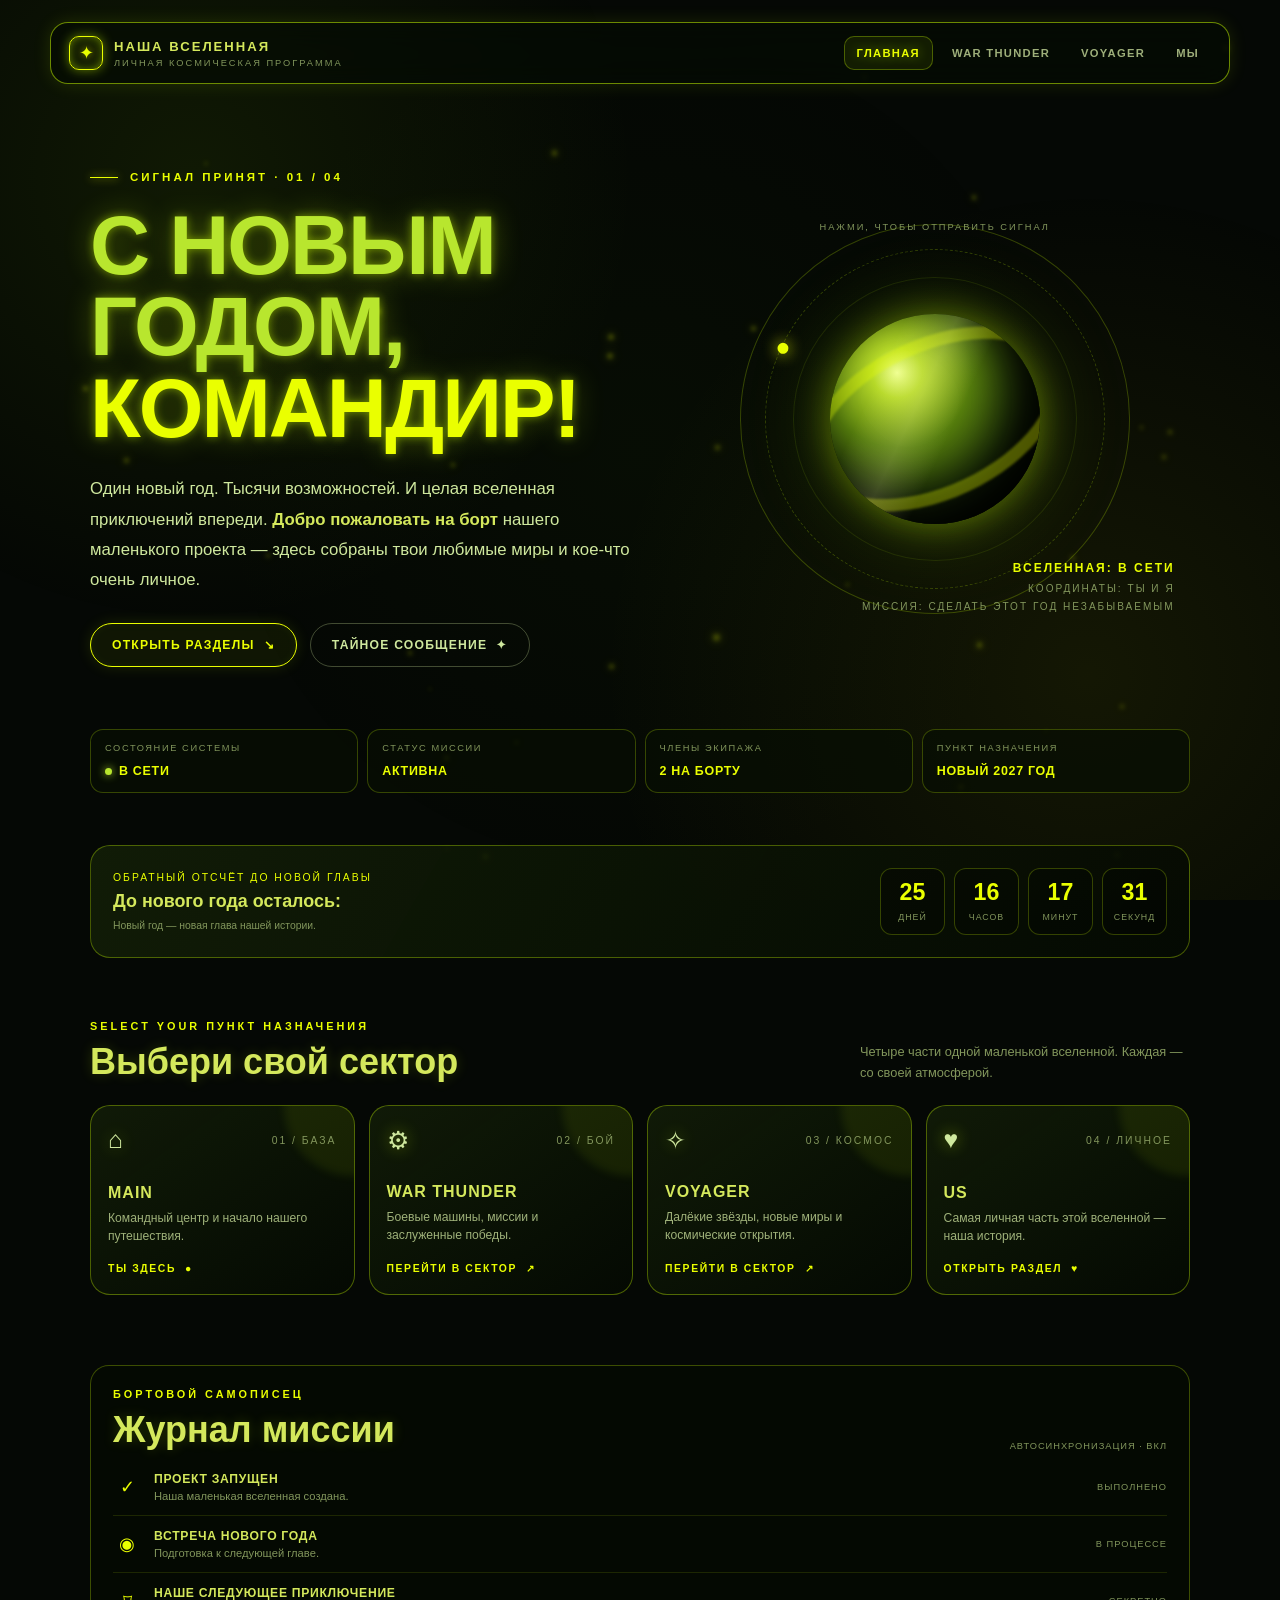
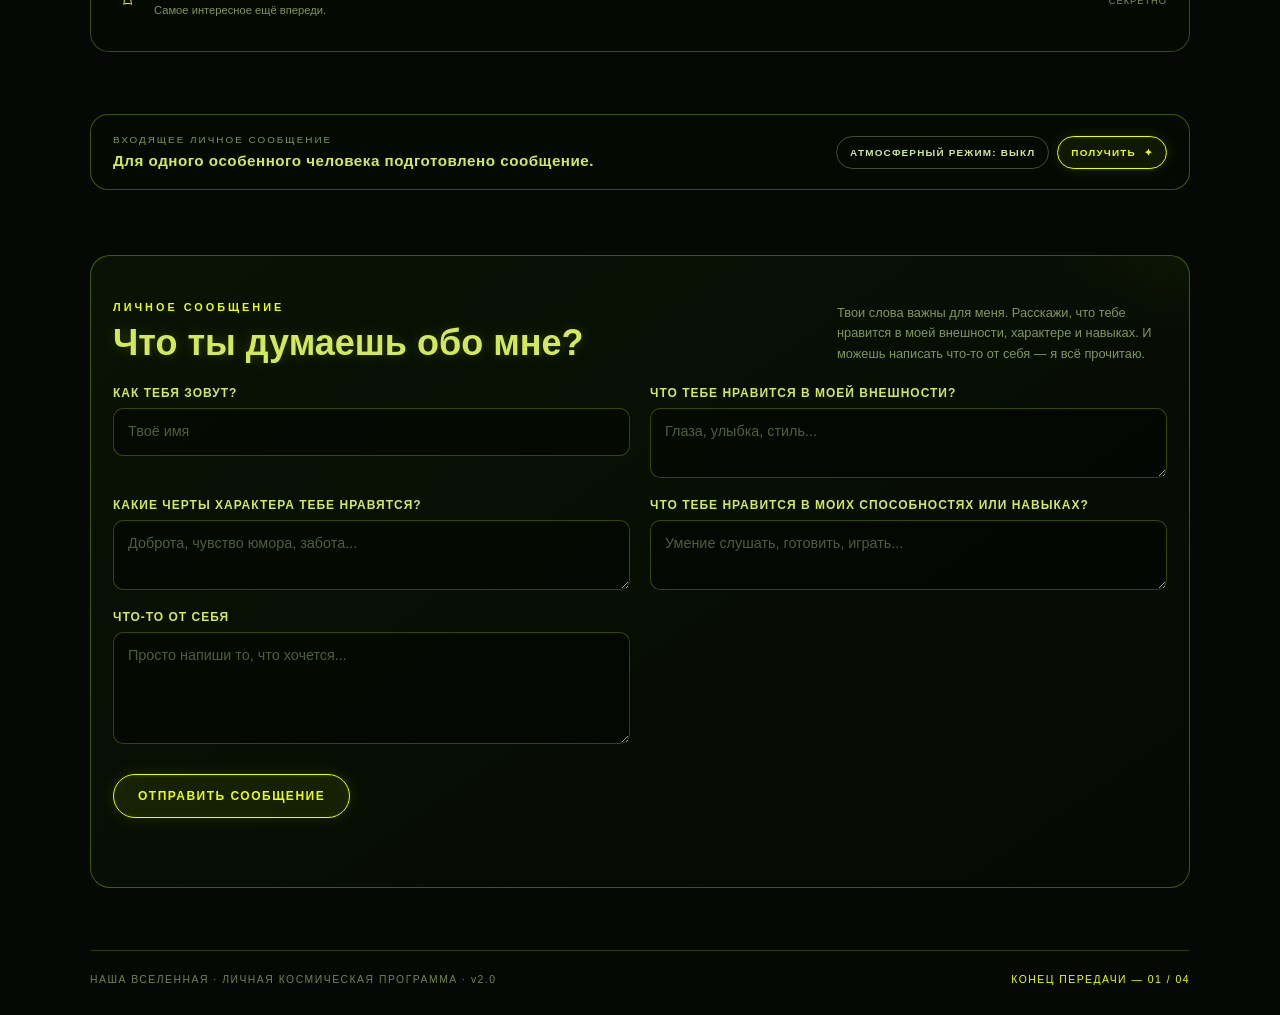
==== commit a8e3919e: "Update index.html" ====
--- a/index.html
+++ b/index.html
@@ -138,10 +138,7 @@
         <button class="btn" id="secretOpen2">ПОЛУЧИТЬ&nbsp; ✦</button>
       </div>
     </section>
-    <footer>
-      <span>НАША ВСЕЛЕННАЯ · ЛИЧНАЯ КОСМИЧЕСКАЯ ПРОГРАММА · v2.0</span>
-      <span>КОНЕЦ ПЕРЕДАЧИ — 01 / 04</span>
-    </footer>
+    
 
 
   <!-- СЕКЦИЯ: ОБРАТНАЯ СВЯЗЬ -->
@@ -199,6 +196,10 @@
   <div class="feedback-status" id="feedbackStatus"></div>
 </form>
 </section>
+    <footer>
+      <span>НАША ВСЕЛЕННАЯ · ЛИЧНАЯ КОСМИЧЕСКАЯ ПРОГРАММА · v2.0</span>
+      <span>КОНЕЦ ПЕРЕДАЧИ — 01 / 04</span>
+    </footer>
   </main>
   
   <script src="js/main.js"></script>
--- a/css/style.css
+++ b/css/style.css
@@ -873,13 +873,12 @@
    FEEDBACK FORM (index.html)
    ========================================================================== */
 body.page-main .feedback-section {
-  /* Ограничиваем ширину, чтобы было как у остальных блоков */
+  /* Форма занимает 100% ширины main (у которого уже есть отступы) */
   width: 100%;
-  max-width: 100%; 
-  margin: 0 auto 70px; /* Центрируем */
-  padding: 35px;
+  margin: 0 0 62px; /* Такой же отступ снизу, как у mission-log */
+  padding: 25px 22px; /* Отступы как у остальных блоков */
   border: 1px solid rgba(204, 255, 0, 0.3);
-  border-radius: 24px;
+  border-radius: 20px; /* Скругление как у countdown */
   background: linear-gradient(145deg, rgba(10, 20, 5, 0.9), rgba(5, 10, 3, 0.95));
   position: relative;
   overflow: hidden;
@@ -897,25 +896,29 @@
   pointer-events: none;
 }
 
+/* Сетка для формы (в 2 колонки на широких экранах) */
 body.page-main .feedback-form {
-  display: flex;
-  flex-direction: column;
+  display: grid;
+  grid-template-columns: 1fr 1fr;
   gap: 20px;
-  margin-top: 25px;
+  margin-top: 20px;
   position: relative;
   z-index: 1;
-  width: 100%;
+}
+
+/* Текстовые поля (textarea) и поле имени занимают всю ширину */
+body.page-main .form-group.full-width {
+  grid-column: 1 / -1;
 }
 
 body.page-main .form-group {
   display: flex;
   flex-direction: column;
   gap: 8px;
-  width: 100%;
 }
 
 body.page-main .form-group label {
-  font-size: 0.8rem;
+  font-size: 0.75rem;
   font-weight: 700;
   letter-spacing: 1px;
   color: var(--name);
@@ -925,20 +928,20 @@
 body.page-main .form-group label .muted {
   color: var(--muted);
   font-weight: 400;
-  font-size: 0.7rem;
+  font-size: 0.65rem;
   letter-spacing: 0.5px;
 }
 
 body.page-main .form-group input,
 body.page-main .form-group textarea {
   width: 100%;
-  padding: 14px 16px;
+  padding: 12px 14px;
   background: rgba(0, 0, 0, 0.4);
   border: 1px solid rgba(204, 255, 0, 0.25);
-  border-radius: 12px;
+  border-radius: 10px;
   color: var(--text);
   font-family: inherit;
-  font-size: 0.95rem;
+  font-size: 0.9rem;
   line-height: 1.5;
   outline: none;
   transition: 0.25s;
@@ -946,14 +949,13 @@
   box-sizing: border-box;
 }
 
-/* Ограничиваем высоту полей, чтобы форма не была слишком длинной */
 body.page-main .form-group input {
-  min-height: 50px;
+  min-height: 45px;
 }
 
 body.page-main .form-group textarea {
-  min-height: 80px;
-  max-height: 180px; /* Ограничиваем максимальную высоту */
+  min-height: 70px;
+  max-height: 150px;
 }
 
 body.page-main .form-group input::placeholder,
@@ -968,12 +970,14 @@
   box-shadow: 0 0 15px rgba(204, 255, 0, 0.15);
 }
 
+/* Кнопка отправки */
 body.page-main .feedback-submit {
-  align-self: flex-start;
+  grid-column: 1 / -1;
+  justify-self: start;
   margin-top: 10px;
-  padding: 15px 30px;
-  font-size: 0.8rem;
-  letter-spacing: 2px;
+  padding: 14px 24px;
+  font-size: 0.75rem;
+  letter-spacing: 1.5px;
   cursor: pointer;
   background: rgba(204, 255, 0, 0.08);
   transition: 0.25s;
@@ -996,7 +1000,9 @@
   transform: none;
 }
 
+/* Статус */
 body.page-main .feedback-status {
+  grid-column: 1 / -1;
   font-size: 0.85rem;
   font-weight: 700;
   letter-spacing: 1px;
@@ -1013,14 +1019,20 @@
   color: #ff6b6b;
 }
 
-/* Адаптив */
+/* Адаптив для мобильных (в одну колонку) */
+@media (max-width: 850px) {
+  body.page-main .feedback-form {
+    grid-template-columns: 1fr;
+  }
+}
+
 @media (max-width: 520px) {
   body.page-main .feedback-section {
-    padding: 22px;
+    padding: 20px;
   }
   body.page-main .feedback-submit {
     width: 100%;
-    align-self: stretch;
+    justify-self: stretch;
   }
 }
 
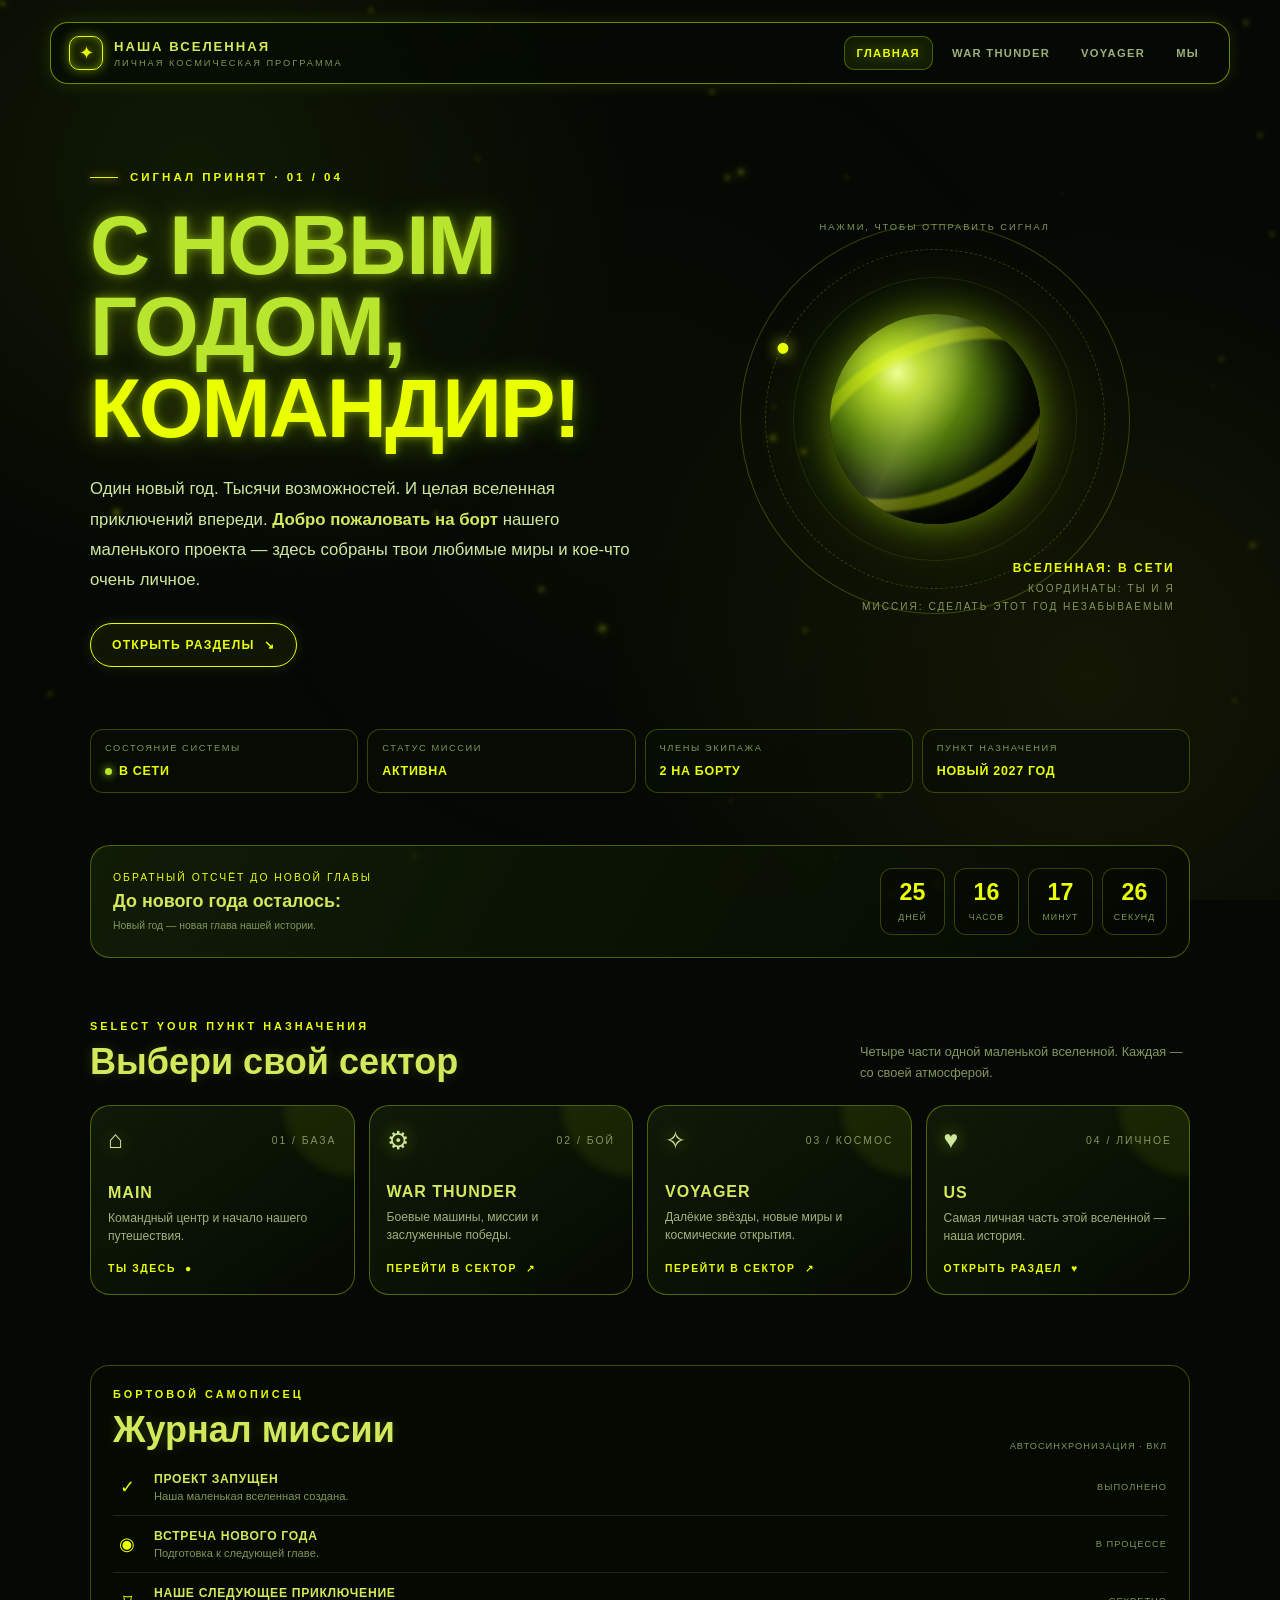
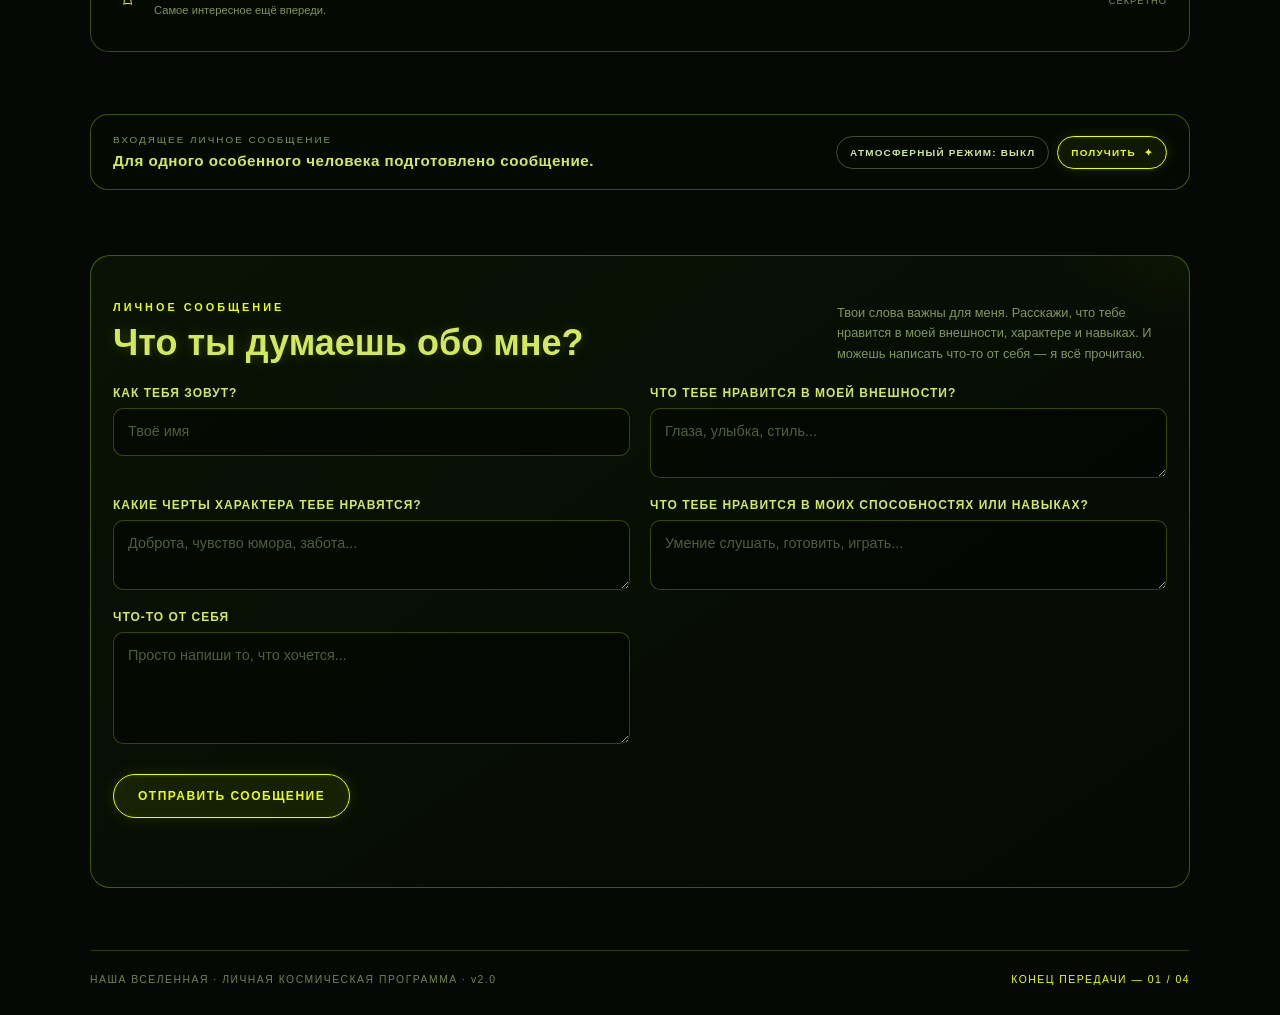
==== commit 7972b36b: "Update index.html" ====
--- a/index.html
+++ b/index.html
@@ -37,7 +37,6 @@
         </p>
         <div class="actions">
           <a class="btn" href="#sectors">ОТКРЫТЬ РАЗДЕЛЫ&nbsp; ↘</a>
-          <button class="btn secondary" id="secretOpen">ТАЙНОЕ СООБЩЕНИЕ&nbsp; ✦</button>
         </div>
       </div>
       <div class="visual" aria-label="Анимированная светящаяся планета">
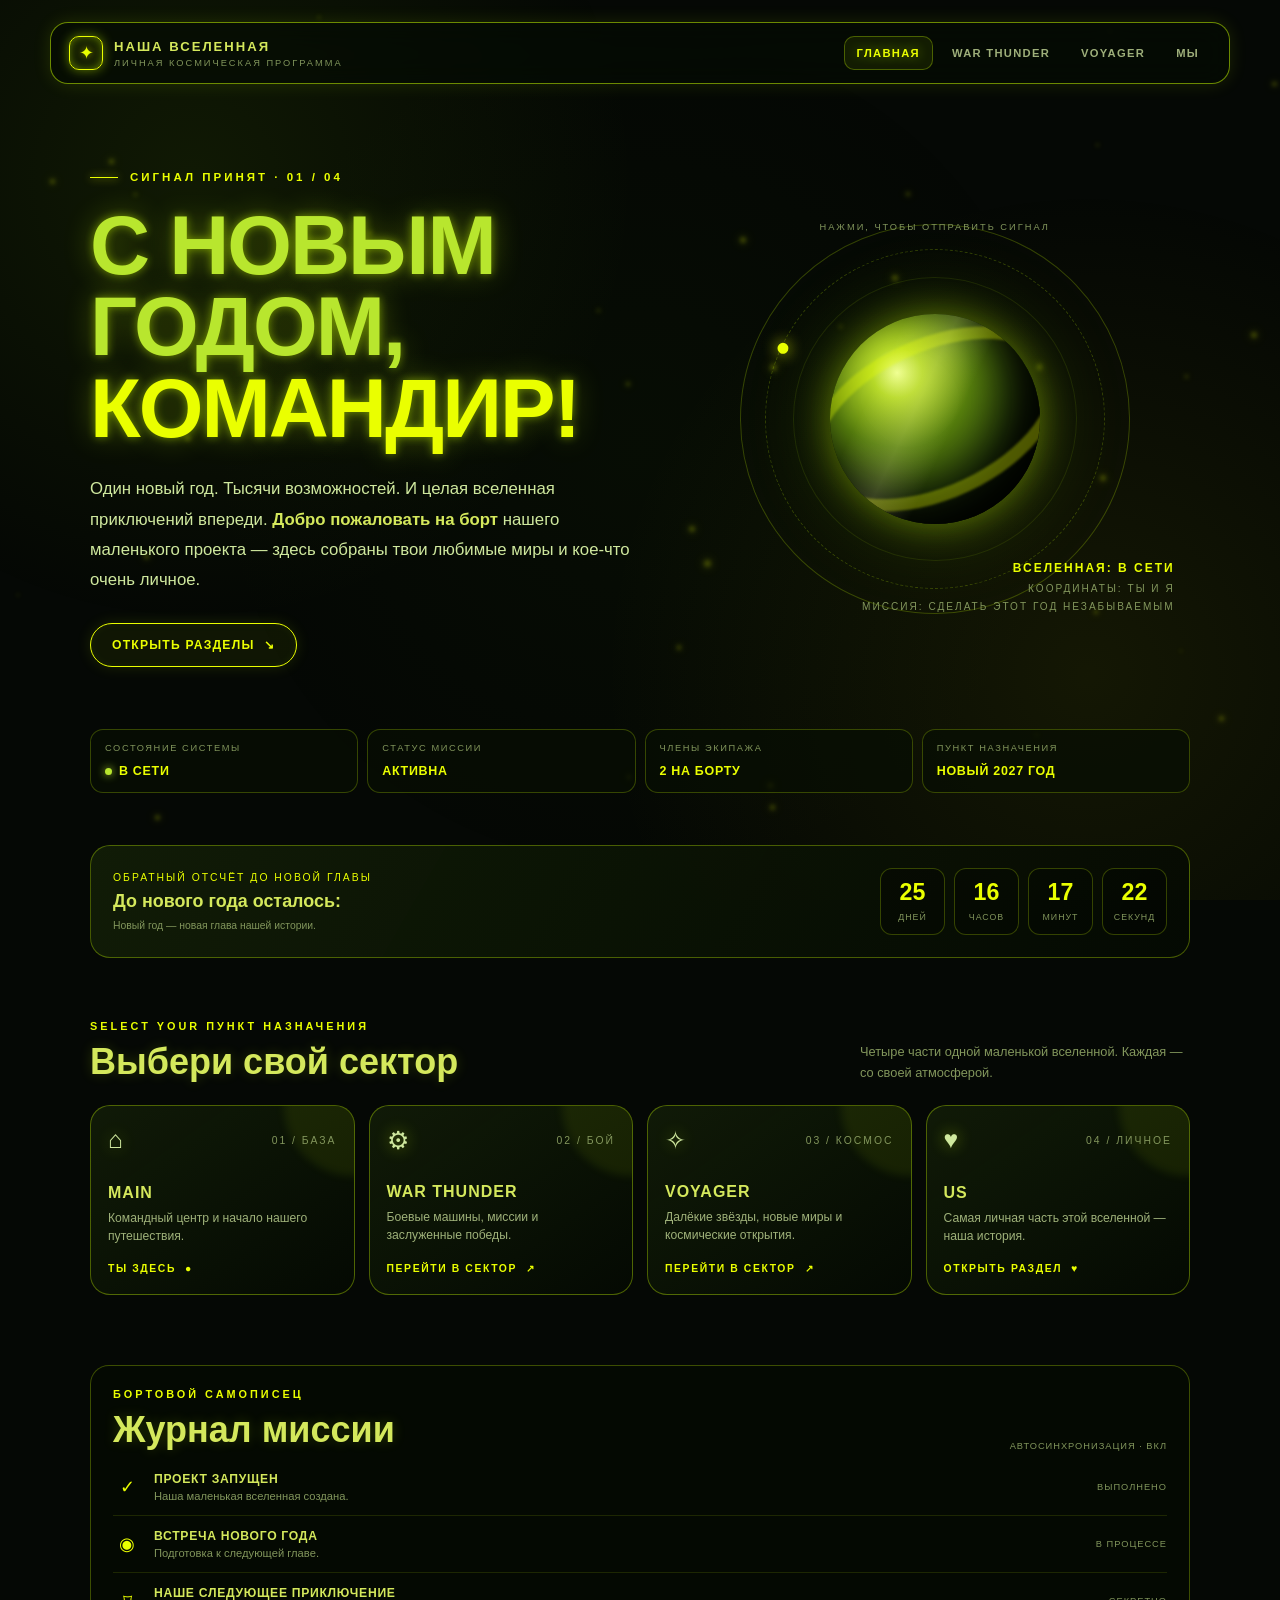
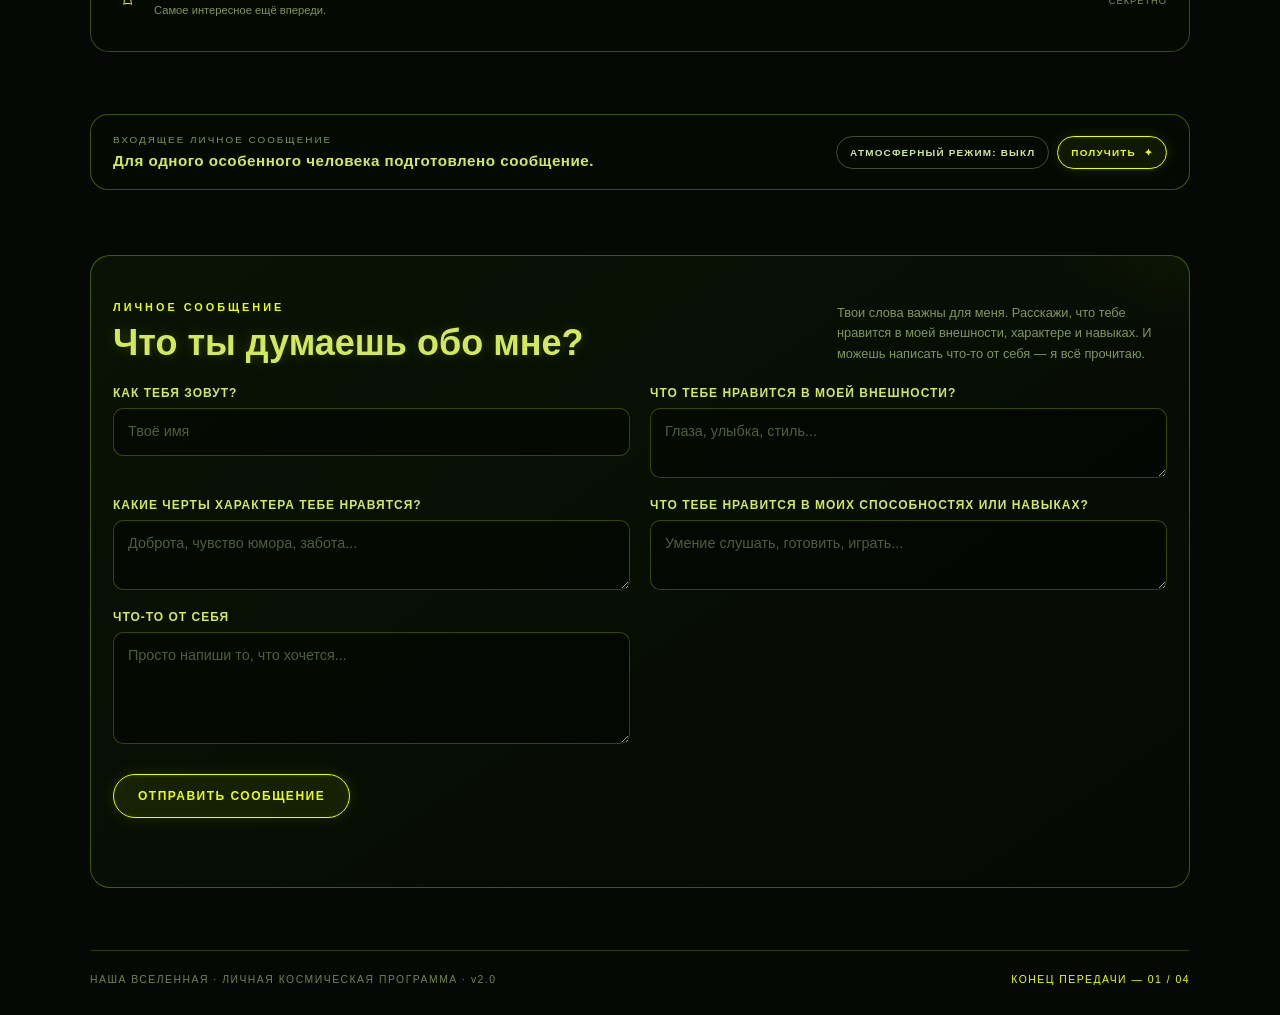
==== commit 832ca87e: "Update index.html" ====
--- a/index.html
+++ b/index.html
@@ -152,7 +152,7 @@
 
   <form 
   class="feedback-form" 
-  action="https://formspree.io/f/ВАШ_ID" 
+  action="https://formspree.io/f/mvkabolk" 
   method="POST"
 >
   <!-- Имя -->
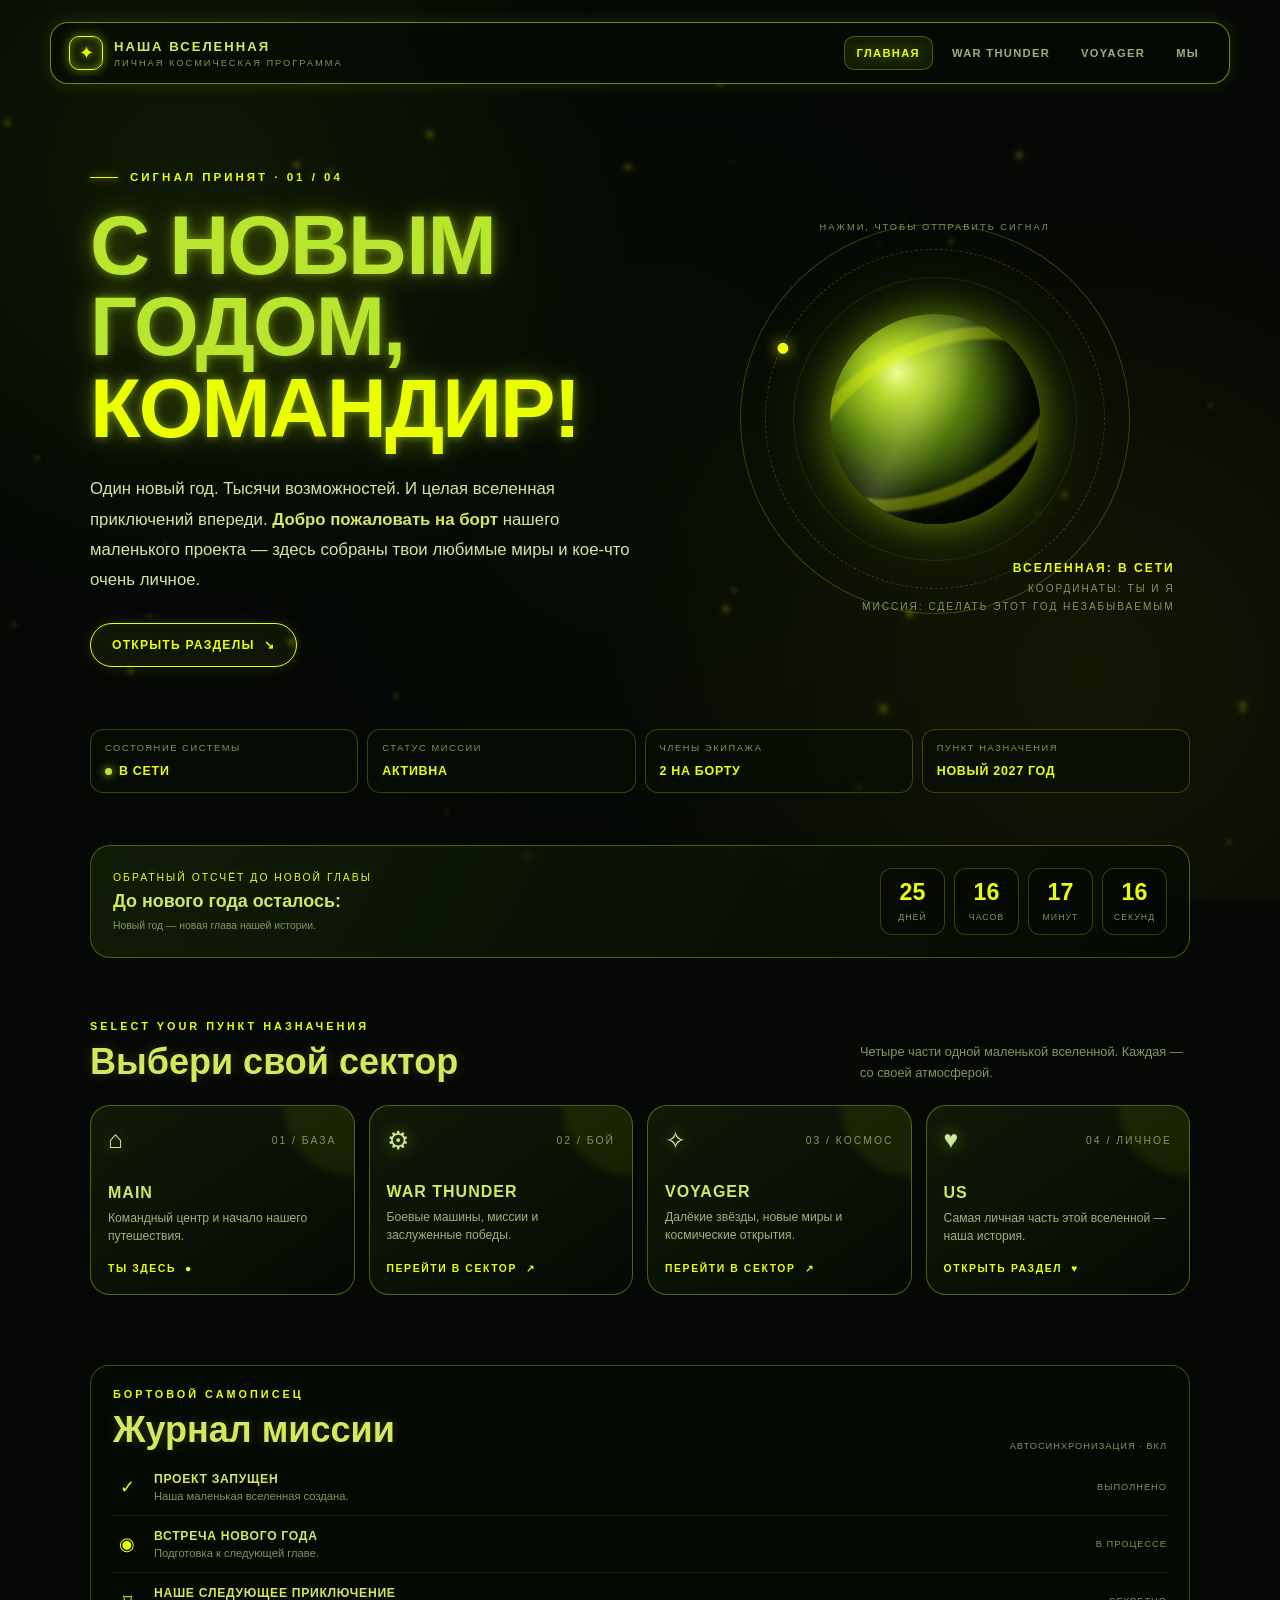
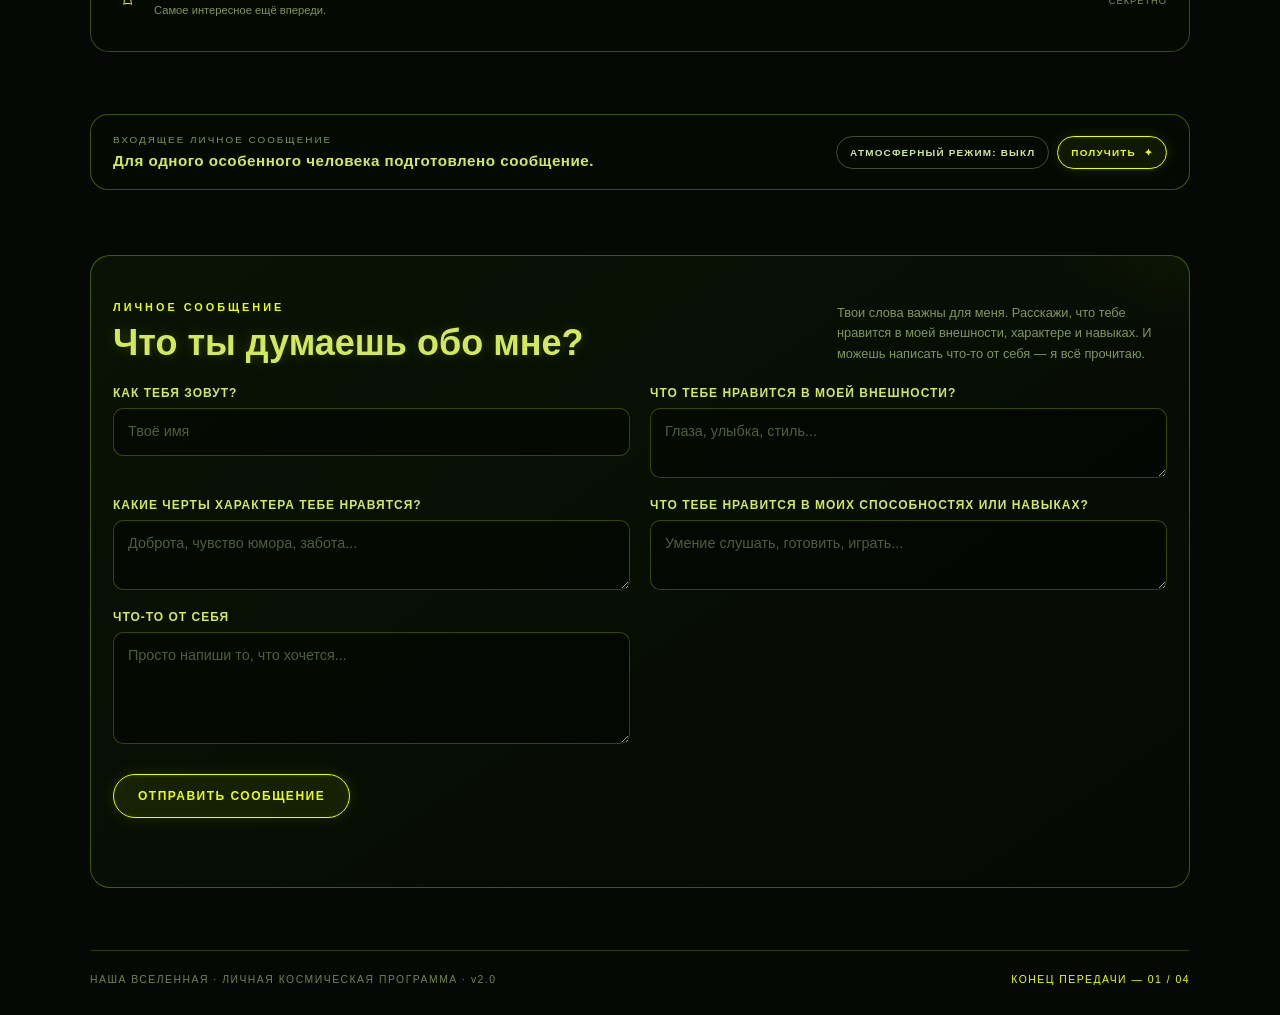
==== commit 6407cf15: "Update index.html" ====
--- a/index.html
+++ b/index.html
@@ -200,7 +200,20 @@
       <span>КОНЕЦ ПЕРЕДАЧИ — 01 / 04</span>
     </footer>
   </main>
-  
+
+    <!-- МОДАЛЬНОЕ ОКНО (для личного сообщения) -->
+  <div class="modal-backdrop" id="modal" role="dialog" aria-modal="true" aria-labelledby="modalTitle">
+    <div class="modal">
+      <button class="close" id="closeModal" aria-label="Закрыть">×</button>
+      <div class="stamp">СЕКРЕТНЫЙ СИГНАЛ ПРИНЯТ</div>
+      <h2 id="modalTitle">ЛИЧНОЕ СООБЩЕНИЕ</h2>
+      <p id="modalMessage">
+        Пусть в новом году у тебя будет больше поводов улыбаться, больше удивительных открытий и меньше поводов для тревог. А я постараюсь быть рядом — в каждой новой главе нашего приключения.
+      </p>
+      <button class="btn" id="closeModalBottom">ЗАКРЫТЬ</button>
+    </div>
+  </div>
+
   <script src="js/main.js"></script>
 </body>
 </html>
--- a/css/style.css
+++ b/css/style.css
@@ -1760,6 +1760,54 @@
 }
 
 /* ==========================================================================
+   WAR THUNDER: MUSIC TOGGLE
+   ========================================================================== */
+body.page-wt .wt-music-btn {
+  background: #0b1216;
+  border: 1px solid var(--line);
+  color: var(--gold);
+  font: bold 10px monospace;
+  letter-spacing: 1px;
+  padding: 8px 12px;
+  border-radius: 4px;
+  cursor: pointer;
+  display: flex;
+  align-items: center;
+  gap: 8px;
+  transition: 0.2s;
+}
+
+body.page-wt .wt-music-btn:hover {
+  background: #1b292f;
+  border-color: var(--gold);
+  box-shadow: 0 0 10px rgba(213, 184, 75, 0.2);
+}
+
+body.page-wt .wt-music-btn.playing {
+  border-color: var(--gold);
+  background: rgba(213, 184, 75, 0.1);
+  animation: wtMusicPulse 2s infinite;
+}
+
+body.page-wt .wt-music-btn.playing .music-icon {
+  color: var(--green);
+}
+
+@keyframes wtMusicPulse {
+  0% { box-shadow: 0 0 5px rgba(213, 184, 75, 0.2); }
+  50% { box-shadow: 0 0 15px rgba(213, 184, 75, 0.4); }
+  100% { box-shadow: 0 0 5px rgba(213, 184, 75, 0.2); }
+}
+
+/* Чтобы кнопка не ломала шапку на мобильных */
+@media (max-width: 600px) {
+  body.page-wt .wt-music-btn {
+    align-self: flex-start;
+    margin-top: 10px;
+  }
+}
+
+/* ==========================================================================
 PAGE 3: USS VOYAGER — LCARS INTERFACE (voyager.html)
 ========================================================================== */
 body.page-voyager {
@@ -3037,6 +3085,44 @@
 }
 
 /* ==========================================================================
+   VOYAGER: BACKGROUND MUSIC BUTTON
+   ========================================================================== */
+body.page-voyager .music-btn {
+  background: var(--dark2);
+  border: 1px solid var(--purple);
+  color: var(--peach);
+  width: 42px;
+  height: 42px;
+  border-radius: 50%;
+  display: flex;
+  align-items: center;
+  justify-content: center;
+  cursor: pointer;
+  transition: 0.3s;
+  font-size: 1.2rem;
+  box-shadow: 0 0 10px rgba(198, 149, 201, 0.2);
+}
+
+body.page-voyager .music-btn:hover {
+  background: var(--purple);
+  color: #111;
+  box-shadow: 0 0 20px rgba(198, 149, 201, 0.6);
+  transform: scale(1.05);
+}
+
+body.page-voyager .music-btn.playing {
+  border-color: var(--orange);
+  box-shadow: 0 0 15px rgba(255, 152, 46, 0.5);
+  animation: voyMusicPulse 2s infinite;
+}
+
+@keyframes voyMusicPulse {
+  0% { box-shadow: 0 0 15px rgba(255, 152, 46, 0.5); }
+  50% { box-shadow: 0 0 25px rgba(255, 152, 46, 0.8); }
+  100% { box-shadow: 0 0 15px rgba(255, 152, 46, 0.5); }
+}
+
+/* ==========================================================================
 CUSTOM CURSORS
 ========================================================================== */
 
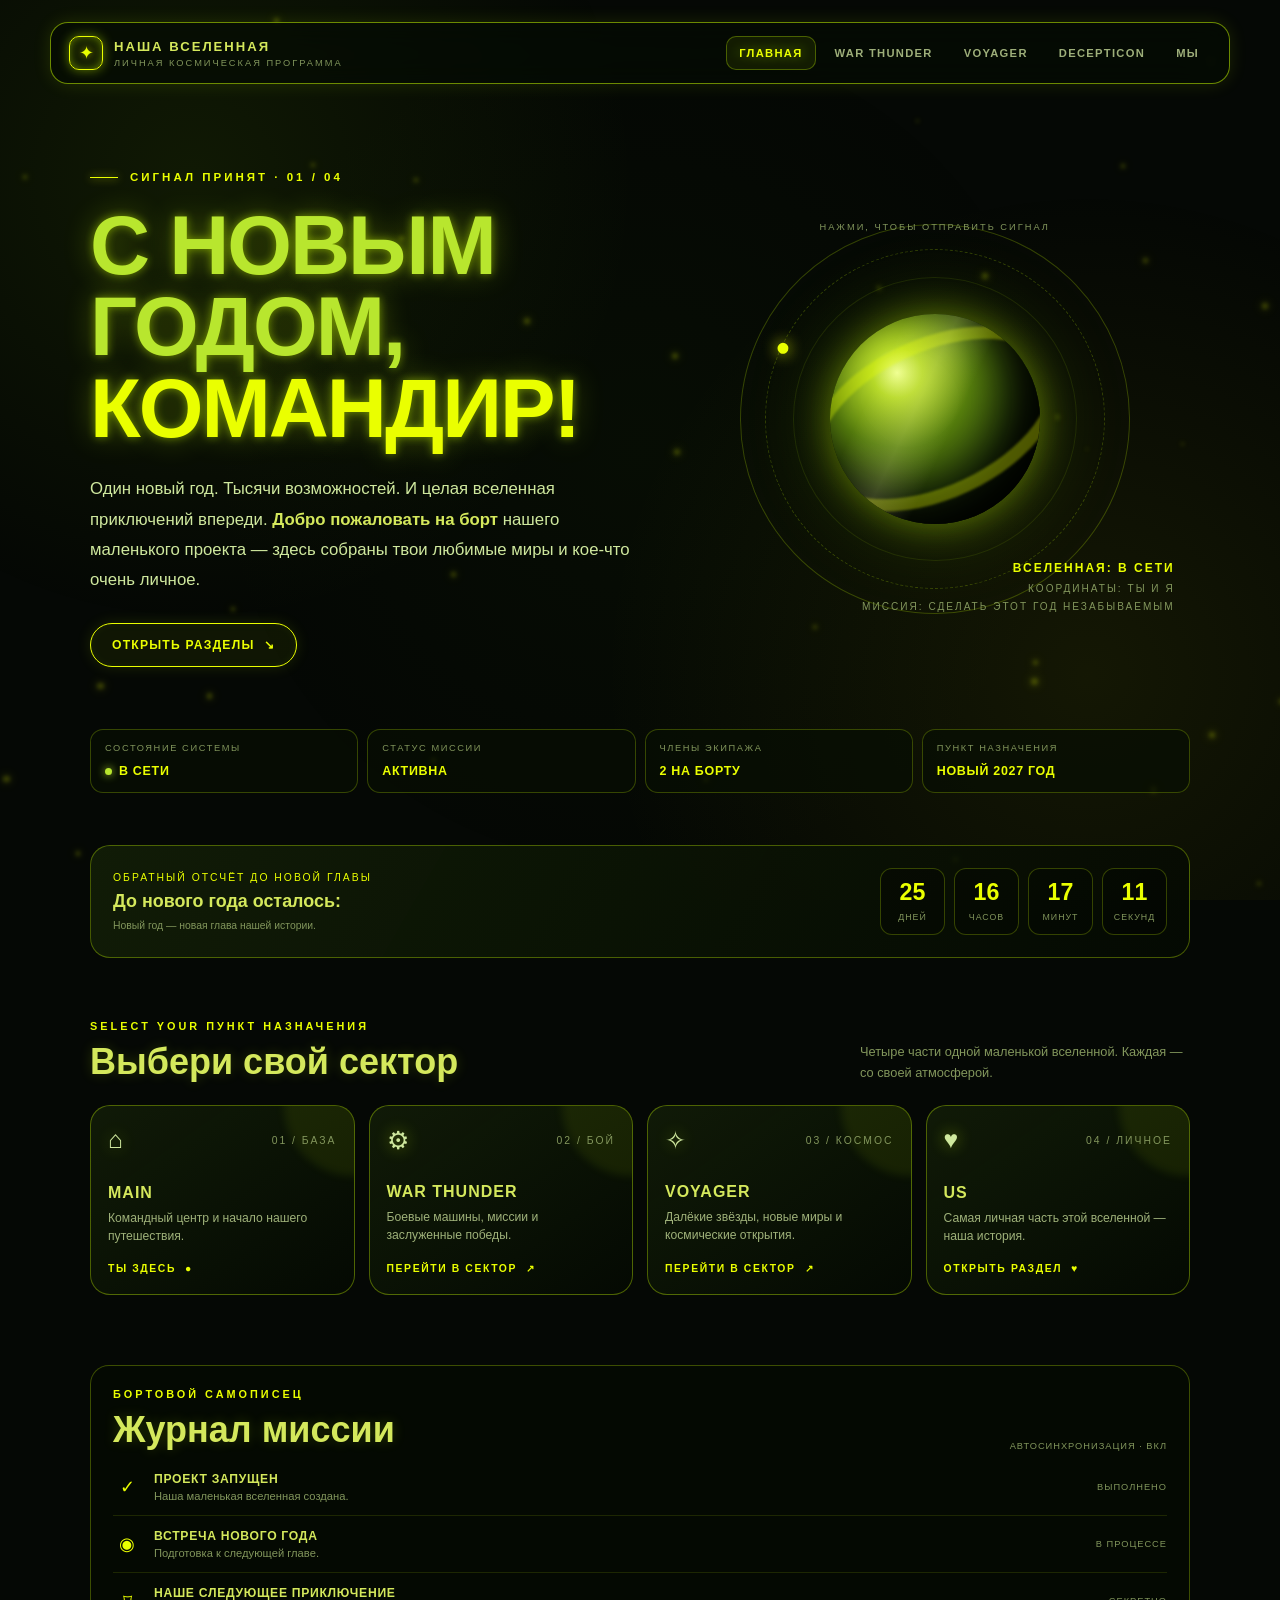
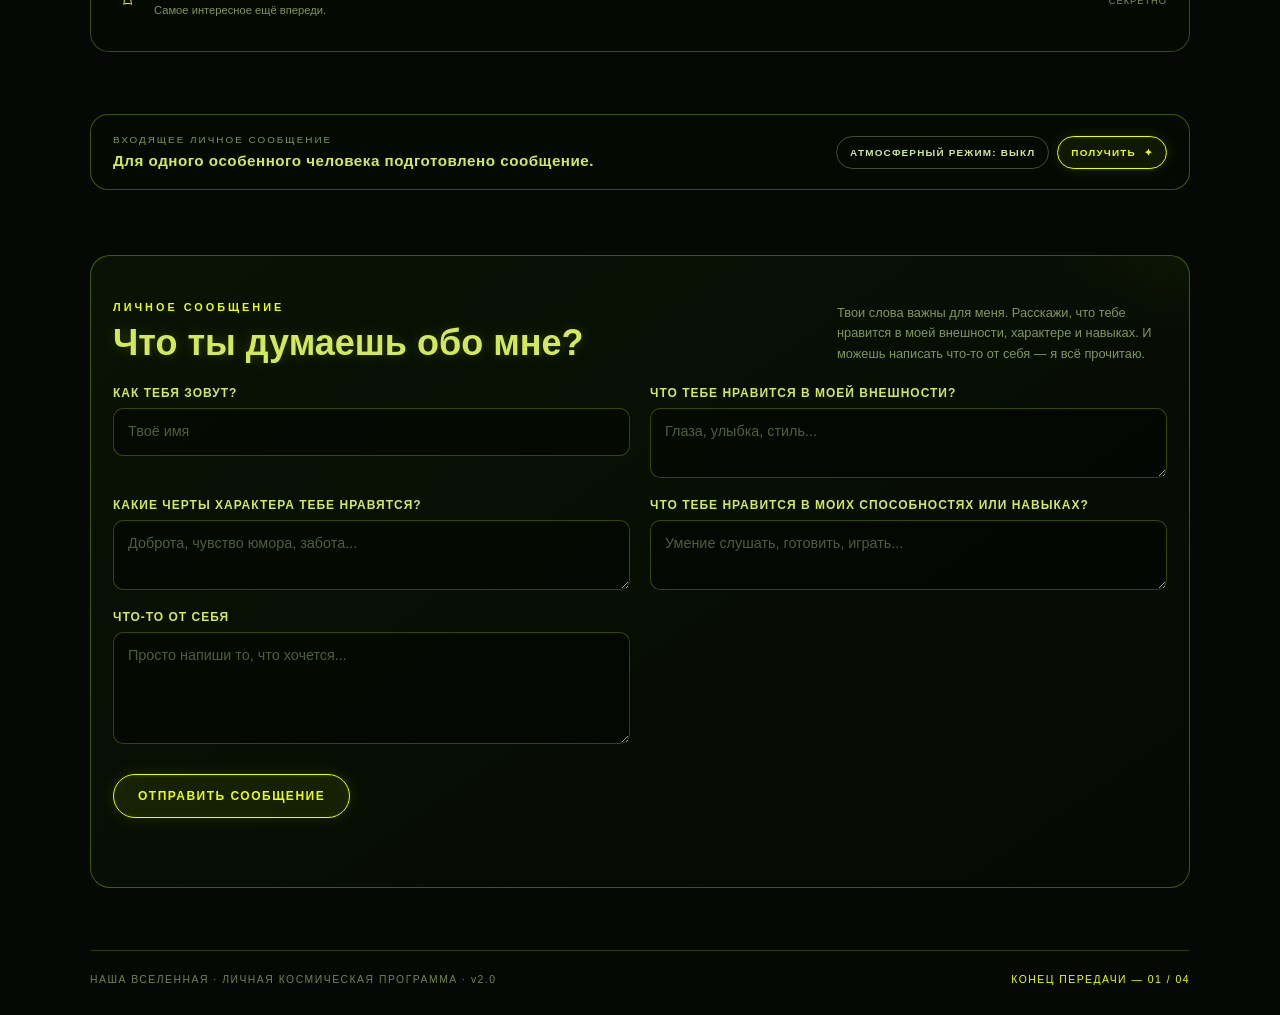
==== commit 751f70ec: "Update index.html" ====
--- a/index.html
+++ b/index.html
@@ -21,6 +21,7 @@
       <a class="active" href="index.html">ГЛАВНАЯ</a>
       <a href="war-thunder.html">WAR THUNDER</a>
       <a href="voyager.html">VOYAGER</a>
+      <a href="decepticons.html">DECEPTICON</a>
       <a href="us.html">МЫ</a>
     </nav>
   </header>
--- a/css/style.css
+++ b/css/style.css
@@ -3165,3 +3165,367 @@
     cursor: auto;
   }
 }
+
+/* ==========================================================================
+   PAGE 5: DECEPTICON ARCHIVE (decepticon_archive.html)
+   ========================================================================== */
+body.page-decepticon {
+  --bg: #080910;
+  --panel: #11131d;
+  --purple: #9148d8;
+  --red: #d63c51;
+  --cyan: #58d5e6;
+  --text: #eeeaf5;
+  --muted: #aaa3b6;
+  --line: #393044;
+  margin: 0;
+  background: radial-gradient(ellipse at 50% -15%, #352044 0%, #14111e 38%, var(--bg) 78%);
+  color: var(--text);
+  font-family: Arial, Helvetica, sans-serif;
+  letter-spacing: 0.035em;
+}
+
+body.page-decepticon:before {
+  content: "";
+  position: fixed;
+  inset: 0;
+  pointer-events: none;
+  opacity: 0.13;
+  background-image: linear-gradient(#9148d8 1px, transparent 1px), linear-gradient(90deg, #9148d8 1px, transparent 1px);
+  background-size: 54px 54px;
+  mask-image: linear-gradient(to bottom, #000, transparent 75%);
+}
+
+body.page-decepticon header {
+  position: sticky;
+  top: 0;
+  z-index: 10;
+  background: #090910ed;
+  border-bottom: 1px solid #58317a;
+  backdrop-filter: blur(12px);
+  padding: 13px 4vw;
+  display: flex;
+  align-items: center;
+  justify-content: space-between;
+  gap: 16px;
+}
+
+body.page-decepticon .brand {
+  font-weight: 900;
+  letter-spacing: 0.18em;
+  color: #d7b8ff;
+}
+body.page-decepticon .brand small {
+  display: block;
+  color: var(--muted);
+  font-size: 9px;
+  margin-top: 5px;
+  letter-spacing: 0.22em;
+}
+
+body.page-decepticon nav {
+  display: flex;
+  gap: 5px;
+  flex-wrap: wrap;
+}
+body.page-decepticon nav a {
+  color: #c9c3d7;
+  text-decoration: none;
+  font-size: 10px;
+  padding: 9px 10px;
+  border: 1px solid transparent;
+  letter-spacing: 0.1em;
+}
+body.page-decepticon nav a:hover,
+body.page-decepticon nav a.active {
+  border-color: var(--purple);
+  color: white;
+  background: #241832;
+}
+
+body.page-decepticon main {
+  max-width: 1180px;
+  margin: auto;
+  padding: 30px 22px 85px;
+}
+body.page-decepticon .hero {
+  min-height: 75vh;
+  display: grid;
+  place-items: center;
+  text-align: center;
+}
+
+body.page-decepticon .sig {
+  width: 108px;
+  height: 108px;
+  border: 3px solid var(--purple);
+  transform: rotate(45deg);
+  display: grid;
+  place-items: center;
+  margin: 0 auto 35px;
+  box-shadow: 0 0 35px #9148d866;
+}
+body.page-decepticon .sig span {
+  transform: rotate(-45deg);
+  font-size: 54px;
+  color: #c99cff;
+  text-shadow: 0 0 18px var(--purple);
+}
+body.page-decepticon .kicker {
+  color: var(--red);
+  font-size: 11px;
+  letter-spacing: 0.32em;
+  font-weight: bold;
+}
+body.page-decepticon h1 {
+  font-size: clamp(36px, 7vw, 76px);
+  line-height: 0.98;
+  margin: 16px 0;
+  color: #fff;
+  letter-spacing: 0.08em;
+  text-shadow: 0 0 25px #9148d866;
+}
+body.page-decepticon .subtitle {
+  color: #aaa5b8;
+  letter-spacing: 0.2em;
+  font-size: 12px;
+}
+body.page-decepticon .hero p {
+  max-width: 650px;
+  color: #b8b3c4;
+  line-height: 1.75;
+  margin: 24px auto;
+}
+
+body.page-decepticon .btn {
+  display: inline-block;
+  border: 1px solid var(--purple);
+  color: #e8d8ff;
+  background: #20152c;
+  padding: 12px 18px;
+  text-decoration: none;
+  font-size: 10px;
+  letter-spacing: 0.15em;
+  cursor: pointer;
+}
+body.page-decepticon .btn:hover {
+  background: var(--purple);
+  color: white;
+}
+
+body.page-decepticon .statusline {
+  display: flex;
+  justify-content: center;
+  gap: 22px;
+  flex-wrap: wrap;
+  color: #8e899d;
+  font-size: 10px;
+  margin-top: 38px;
+}
+body.page-decepticon .statusline b {
+  color: #d8c4f2;
+}
+
+body.page-decepticon section {
+  padding: 50px 0;
+  scroll-margin-top: 85px;
+}
+body.page-decepticon .sectionhead {
+  display: flex;
+  align-items: end;
+  justify-content: space-between;
+  border-bottom: 1px solid var(--line);
+  padding-bottom: 15px;
+  margin-bottom: 24px;
+  gap: 12px;
+}
+body.page-decepticon .sectionhead h2 {
+  font-size: clamp(18px, 3vw, 24px);
+  margin: 0;
+  letter-spacing: 0.1em;
+}
+body.page-decepticon .sectionhead span {
+  font-size: 10px;
+  color: var(--red);
+  letter-spacing: 0.18em;
+}
+
+body.page-decepticon .grid {
+  display: grid;
+  grid-template-columns: repeat(3, 1fr);
+  gap: 16px;
+}
+body.page-decepticon .card {
+  background: linear-gradient(145deg, #191725, #0e1018);
+  border: 1px solid #393047;
+  position: relative;
+  overflow: hidden;
+  padding: 22px;
+  min-height: 245px;
+  transition: 0.25s;
+}
+body.page-decepticon .card:hover {
+  transform: translateY(-4px);
+  border-color: var(--purple);
+  box-shadow: 0 12px 35px #0008, 0 0 20px #9148d822;
+}
+body.page-decepticon .card:before {
+  content: "";
+  position: absolute;
+  right: -35px;
+  top: -45px;
+  width: 130px;
+  height: 130px;
+  border: 1px solid #9148d844;
+  transform: rotate(45deg);
+}
+body.page-decepticon .num {
+  color: var(--red);
+  font-size: 10px;
+  letter-spacing: 0.2em;
+}
+body.page-decepticon .card h3 {
+  font-size: 22px;
+  margin: 18px 0 8px;
+}
+body.page-decepticon .card p {
+  color: #aaa5b8;
+  line-height: 1.65;
+  font-size: 13px;
+}
+body.page-decepticon .tag {
+  display: inline-block;
+  color: #cda9ff;
+  border: 1px solid #70429a;
+  padding: 6px 8px;
+  font-size: 9px;
+  letter-spacing: 0.1em;
+  margin: 4px 4px 0 0;
+}
+body.page-decepticon .red { border-top: 3px solid var(--red); }
+body.page-decepticon .purple { border-top: 3px solid var(--purple); }
+body.page-decepticon .blue { border-top: 3px solid var(--cyan); }
+
+body.page-decepticon .two {
+  display: grid;
+  grid-template-columns: 1.2fr 0.8fr;
+  gap: 18px;
+}
+body.page-decepticon .terminal {
+  background: #0c0e16;
+  border: 1px solid #3b304b;
+  padding: 23px;
+  line-height: 1.8;
+  color: #bdb6cb;
+  font-family: Consolas, monospace;
+  font-size: 12px;
+}
+body.page-decepticon .terminal strong { color: #d6b7ff; }
+body.page-decepticon .redtxt { color: #ff6479; }
+body.page-decepticon .bluetxt { color: var(--cyan); }
+
+body.page-decepticon .log {
+  border-left: 2px solid #70429a;
+  padding: 2px 0 2px 17px;
+  margin: 17px 0;
+}
+body.page-decepticon .log b { color: #e4cfff; }
+body.page-decepticon .log small {
+  display: block;
+  color: #817b91;
+  margin-bottom: 6px;
+}
+
+body.page-decepticon .people {
+  display: grid;
+  grid-template-columns: 1fr 1fr;
+  gap: 16px;
+}
+body.page-decepticon .person {
+  background: linear-gradient(135deg, #171321, #10131c);
+  border: 1px solid #4a3560;
+  padding: 24px;
+  position: relative;
+}
+body.page-decepticon .person h3 {
+  font-size: 26px;
+  margin: 8px 0;
+}
+body.page-decepticon .callsign {
+  font-size: 10px;
+  color: var(--cyan);
+  letter-spacing: 0.2em;
+}
+body.page-decepticon .person p {
+  font-size: 13px;
+  line-height: 1.75;
+  color: #b6b0c2;
+}
+body.page-decepticon .classification {
+  color: #e2b9ff;
+  font-size: 10px;
+  letter-spacing: 0.15em;
+}
+body.page-decepticon .note {
+  color: #817b91;
+  font-size: 11px;
+  line-height: 1.7;
+  margin-top: 15px;
+}
+
+body.page-decepticon footer {
+  text-align: center;
+  border-top: 1px solid var(--line);
+  padding: 30px 15px;
+  color: #777184;
+  font-size: 10px;
+  letter-spacing: 0.18em;
+}
+
+body.page-decepticon .modal {
+  display: none;
+  position: fixed;
+  inset: 0;
+  z-index: 30;
+  background: #030309df;
+  backdrop-filter: blur(8px);
+  align-items: center;
+  justify-content: center;
+  padding: 20px;
+}
+body.page-decepticon .modal.open { display: flex; }
+body.page-decepticon .modalbox {
+  max-width: 620px;
+  width: 100%;
+  background: #11111b;
+  border: 1px solid var(--purple);
+  box-shadow: 0 0 55px #9148d844;
+  padding: 28px;
+  position: relative;
+}
+body.page-decepticon .modalbox h2 {
+  margin-top: 0;
+  color: #e5ccff;
+}
+body.page-decepticon .modalbox p {
+  color: #c1bbcd;
+  line-height: 1.8;
+}
+body.page-decepticon .close {
+  position: absolute;
+  right: 14px;
+  top: 10px;
+  background: none;
+  border: 0;
+  color: #fff;
+  font-size: 25px;
+  cursor: pointer;
+}
+
+@media (max-width: 760px) {
+  body.page-decepticon header { align-items: flex-start; flex-direction: column; }
+  body.page-decepticon nav a { padding: 7px; font-size: 9px; }
+  body.page-decepticon .grid { grid-template-columns: 1fr; }
+  body.page-decepticon .two, body.page-decepticon .people { grid-template-columns: 1fr; }
+  body.page-decepticon .hero { min-height: 65vh; }
+}
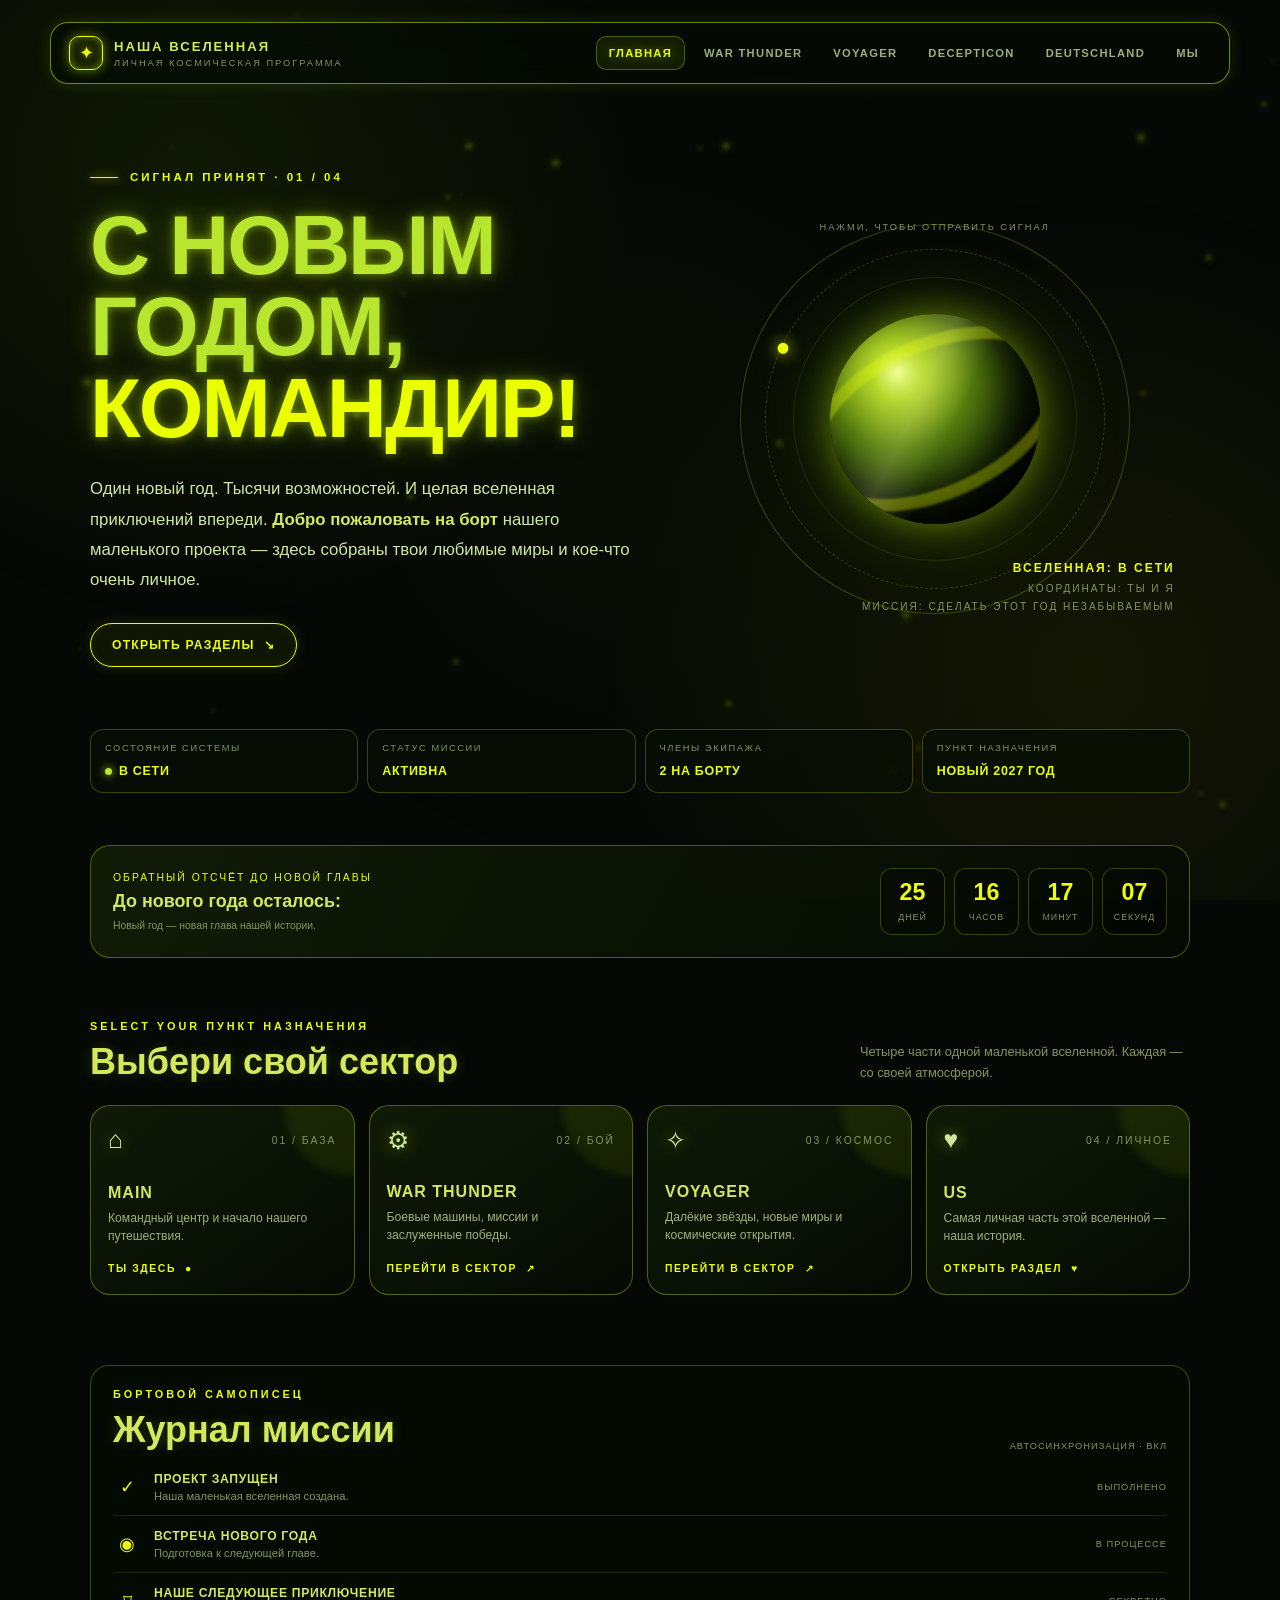
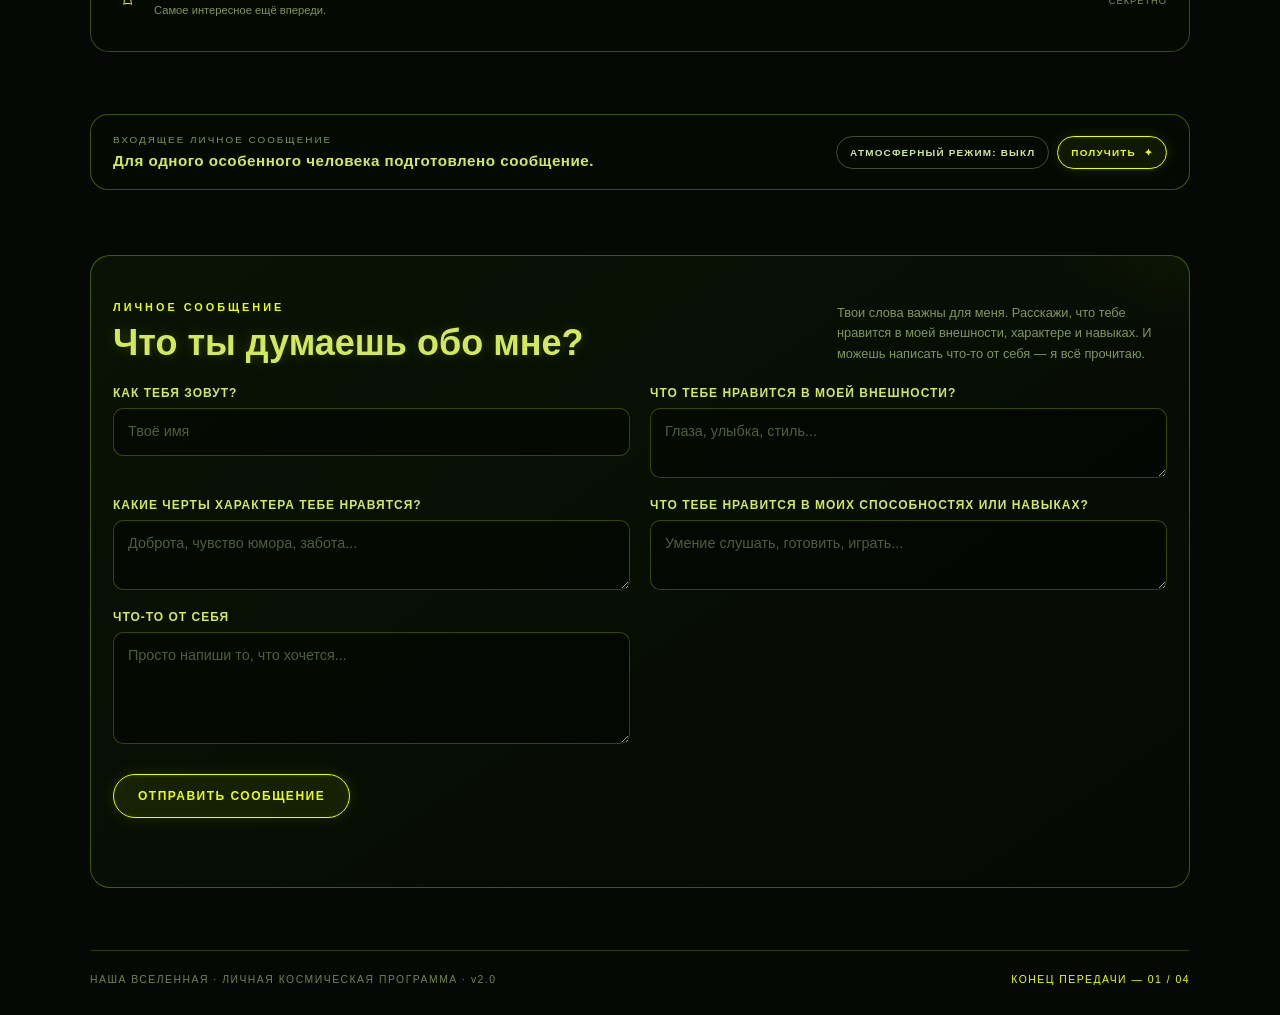
==== commit 6b3bf928: "Update index.html" ====
--- a/index.html
+++ b/index.html
@@ -22,6 +22,7 @@
       <a href="war-thunder.html">WAR THUNDER</a>
       <a href="voyager.html">VOYAGER</a>
       <a href="decepticons.html">DECEPTICON</a>
+      <a href="deutschland.html">DEUTSCHLAND</a>
       <a href="us.html">МЫ</a>
     </nav>
   </header>
--- a/css/style.css
+++ b/css/style.css
@@ -3169,6 +3169,101 @@
 /* ==========================================================================
    PAGE 5: DECEPTICON ARCHIVE (decepticon_archive.html)
    ========================================================================== */
+/* --- Заставка Десептиконов --- */
+body.page-decepticon #decepticonIntro {
+  position: fixed;
+  inset: 0;
+  z-index: 1000;
+  background: #030309;
+  display: flex;
+  align-items: center;
+  justify-content: center;
+  cursor: pointer;
+  transition: opacity 1s ease-in-out, visibility 1s ease-in-out;
+}
+
+body.page-decepticon #decepticonIntro.hidden {
+  opacity: 0;
+  visibility: hidden;
+  pointer-events: none;
+}
+
+body.page-decepticon .intro-content {
+  display: flex;
+  flex-direction: column;
+  align-items: center;
+  gap: 40px; /* Отступ между логотипом и кнопкой */
+}
+
+body.page-decepticon .intro-logo {
+  width: 250px;
+  height: auto;
+  filter: drop-shadow(0 0 25px rgba(145, 72, 216, 0.6));
+  transition: transform 1s cubic-bezier(0.4, 0, 0.2, 1);
+}
+
+/* При клике логотип увеличивается и растворяется вместе с кнопкой */
+body.page-decepticon #decepticonIntro.zoom-out .intro-logo {
+  transform: scale(6);
+  opacity: 0;
+  transition: transform 1s cubic-bezier(0.4, 0, 0.2, 1), opacity 0.8s ease-in;
+}
+
+/* --- Стилизация кнопки доступа --- */
+body.page-decepticon .intro-access-btn {
+  position: relative;
+  padding: 15px 40px;
+  font-family: monospace;
+  font-size: 12px;
+  letter-spacing: 4px;
+  color: #c99cff;
+  text-transform: uppercase;
+  background: rgba(145, 72, 216, 0.1);
+  border: 1px solid rgba(145, 72, 216, 0.4);
+  transition: all 0.3s ease;
+  box-shadow: 0 0 15px rgba(145, 72, 216, 0.2);
+}
+
+/* Эффект при наведении на кнопку */
+body.page-decepticon #decepticonIntro:hover .intro-access-btn {
+  background: rgba(145, 72, 216, 0.3);
+  color: #fff;
+  border-color: #9148d8;
+  box-shadow: 0 0 25px rgba(145, 72, 216, 0.6), inset 0 0 10px rgba(145, 72, 216, 0.4);
+  text-shadow: 0 0 8px #9148d8;
+}
+
+/* Анимация растворения кнопки */
+body.page-decepticon #decepticonIntro.zoom-out .intro-access-btn {
+  transform: translateY(20px) scale(0.9);
+  opacity: 0;
+  transition: transform 0.5s ease-in, opacity 0.4s ease-in;
+}
+
+/* Декоративные угловые элементы (как в интерфейсах Sci-Fi) */
+body.page-decepticon .btn-corner {
+  position: absolute;
+  width: 8px;
+  height: 8px;
+  border: 2px solid #9148d8;
+  transition: all 0.3s ease;
+}
+
+body.page-decepticon .top-left { top: -1px; left: -1px; border-right: 0; border-bottom: 0; }
+body.page-decepticon .top-right { top: -1px; right: -1px; border-left: 0; border-bottom: 0; }
+body.page-decepticon .bottom-left { bottom: -1px; left: -1px; border-right: 0; border-top: 0; }
+body.page-decepticon .bottom-right { bottom: -1px; right: -1px; border-left: 0; border-top: 0; }
+
+/* При наведении углы немного отъезжают */
+body.page-decepticon #decepticonIntro:hover .btn-corner {
+  width: 12px;
+  height: 12px;
+}
+body.page-decepticon #decepticonIntro:hover .top-left { top: -3px; left: -3px; }
+body.page-decepticon #decepticonIntro:hover .top-right { top: -3px; right: -3px; }
+body.page-decepticon #decepticonIntro:hover .bottom-left { bottom: -3px; left: -3px; }
+body.page-decepticon #decepticonIntro:hover .bottom-right { bottom: -3px; right: -3px; }
+
 body.page-decepticon {
   --bg: #080910;
   --panel: #11131d;
@@ -3529,3 +3624,538 @@
   body.page-decepticon .two, body.page-decepticon .people { grid-template-columns: 1fr; }
   body.page-decepticon .hero { min-height: 65vh; }
 }
+
+/* Контейнер для картинки в модальном окне */
+body.page-decepticon .decepticon-modal-img-container {
+  width: 100%;
+  background: #080910;
+  border: 1px solid #393044;
+  border-radius: 8px;
+  margin-bottom: 20px;
+  display: flex;
+  align-items: center;
+  justify-content: center;
+  overflow: hidden;
+  padding: 10px;
+  /* Убираем фиксированную максимальную высоту, чтобы контейнер подстраивался под картинку */
+}
+
+body.page-decepticon .decepticon-modal-img-container img {
+  width: 100%;          /* Растягиваем картинку по ширине контейнера */
+  height: auto;         /* Высота подстраивается автоматически, сохраняя пропорции */
+  max-height: 70vh;     /* Но не даем картинке быть выше, чем 70% экрана */
+  object-fit: contain;  /* Вписываем целиком, без обрезки */
+  filter: drop-shadow(0 5px 15px rgba(0, 0, 0, 0.5));
+  transition: transform 0.3s ease;
+  display: block;
+}
+
+/* Небольшой эффект при наведении */
+body.page-decepticon .decepticon-modal-img-container:hover img {
+  transform: scale(1.02);
+}
+
+/* ==========================================================================
+   PAGE 6: DEUTSCHLAND (deutschland.html)
+   ========================================================================== */
+body.page-deutschland {
+  --ink: #191a1c;
+  --paper: #f0eadc;
+  --cream: #fff8e9;
+  --red: #c73535;
+  --gold: #d4a84e;
+  --muted: #77766f;
+  --green: #647d63;
+  margin: 0;
+  background: var(--paper);
+  color: var(--ink);
+  font-family: Georgia, serif;
+}
+
+body.page-deutschland:before {
+  content: "";
+  position: fixed;
+  inset: 0;
+  pointer-events: none;
+  opacity: 0.12;
+  background-image: radial-gradient(#111 .6px, transparent .6px);
+  background-size: 9px 9px;
+  z-index: -1;
+}
+
+body.page-deutschland header {
+  background: var(--ink);
+  color: var(--cream);
+  padding: 12px 4vw;
+  display: flex;
+  justify-content: space-between;
+  align-items: center;
+  gap: 20px;
+  position: sticky;
+  top: 0;
+  z-index: 10;
+  border-bottom: 4px solid var(--red);
+  font-family: Arial, sans-serif;
+}
+
+body.page-deutschland .logo {
+  font-weight: 900;
+  letter-spacing: 0.18em;
+}
+
+body.page-deutschland nav {
+  display: flex;
+  gap: 14px;
+  flex-wrap: wrap;
+}
+
+body.page-deutschland nav a {
+  color: var(--cream);
+  text-decoration: none;
+  font-size: 0.78rem;
+  letter-spacing: 0.08em;
+  opacity: 0.8;
+}
+
+body.page-deutschland nav a:hover,
+body.page-deutschland nav a.active {
+  color: var(--gold);
+  opacity: 1;
+}
+
+body.page-deutschland main {
+  max-width: 1180px;
+  margin: auto;
+  padding: 28px 22px 70px;
+}
+
+body.page-deutschland .hero {
+  min-height: 410px;
+  display: grid;
+  grid-template-columns: 1.15fr 0.85fr;
+  gap: 22px;
+  align-items: center;
+}
+
+body.page-deutschland .kicker {
+  font: 700 0.75rem Arial, sans-serif;
+  letter-spacing: 0.22em;
+  color: var(--red);
+  text-transform: uppercase;
+}
+
+body.page-deutschland h1 {
+  font-size: clamp(3.2rem, 8vw, 7.5rem);
+  line-height: 0.88;
+  margin: 14px 0 20px;
+  letter-spacing: -0.06em;
+}
+
+body.page-deutschland h1 small {
+  display: block;
+  font: 700 0.22em Arial, sans-serif;
+  letter-spacing: 0.22em;
+  margin-top: 22px;
+}
+
+body.page-deutschland .hero p {
+  font-size: 1.12rem;
+  line-height: 1.7;
+  max-width: 590px;
+}
+
+body.page-deutschland .hero-visual {
+  border: 1px solid #bbb09a;
+  background: var(--cream);
+  padding: 20px;
+  transform: rotate(1deg);
+  box-shadow: 8px 8px 0 #d5c9b3;
+}
+
+body.page-deutschland .stamp {
+  border: 3px double var(--red);
+  color: var(--red);
+  font: bold 1rem Arial, sans-serif;
+  letter-spacing: 0.16em;
+  text-align: center;
+  padding: 15px;
+  transform: rotate(-4deg);
+  display: inline-block;
+}
+
+body.page-deutschland .route-line {
+  margin: 25px 0 10px;
+  height: 7px;
+  background: linear-gradient(90deg, var(--ink) 0 33%, var(--red) 33% 66%, var(--gold) 66%);
+  position: relative;
+}
+
+body.page-deutschland .route-line:after {
+  content: "";
+  position: absolute;
+  right: 0;
+  top: -7px;
+  width: 20px;
+  height: 20px;
+  border-radius: 50%;
+  background: var(--cream);
+  border: 4px solid var(--ink);
+}
+
+body.page-deutschland .section {
+  margin: 55px 0;
+}
+
+body.page-deutschland .section-head {
+  display: flex;
+  align-items: end;
+  justify-content: space-between;
+  gap: 20px;
+  border-bottom: 2px solid var(--ink);
+  padding-bottom: 10px;
+  margin-bottom: 18px;
+}
+
+body.page-deutschland h2 {
+  font-size: 2.4rem;
+  margin: 0;
+}
+
+body.page-deutschland .section-head p {
+  font: 0.85rem Arial, sans-serif;
+  color: var(--muted);
+  max-width: 360px;
+  margin: 0;
+}
+
+body.page-deutschland .city-grid {
+  display: grid;
+  grid-template-columns: repeat(4, 1fr);
+  gap: 14px;
+}
+
+body.page-deutschland .city {
+  background: var(--cream);
+  border: 1px solid #c7bca7;
+  min-height: 235px;
+  padding: 17px;
+  position: relative;
+  cursor: pointer;
+  transition: 0.2s;
+}
+
+body.page-deutschland .city:hover {
+  transform: translateY(-5px);
+  box-shadow: 0 10px 0 #d5c9b3;
+}
+
+body.page-deutschland .city .num {
+  font: 700 0.7rem Arial, sans-serif;
+  color: var(--red);
+  letter-spacing: 0.15em;
+}
+
+body.page-deutschland .city h3 {
+  font-size: 1.8rem;
+  margin: 10px 0 6px;
+}
+
+body.page-deutschland .city p {
+  font: 0.9rem/1.5 Arial, sans-serif;
+  color: #555;
+}
+
+body.page-deutschland .city .mini {
+  font-size: 1.9rem;
+  position: absolute;
+  right: 15px;
+  bottom: 10px;
+  opacity: 0.7;
+}
+
+body.page-deutschland .city .unlock {
+  position: absolute;
+  left: 15px;
+  bottom: 14px;
+  font: 700 0.7rem Arial, sans-serif;
+  letter-spacing: 0.1em;
+  color: var(--green);
+}
+
+body.page-deutschland .city.done {
+  border: 2px solid var(--gold);
+  background: #fffdf6;
+}
+
+body.page-deutschland .map-panel {
+  background: #242526;
+  color: #f8f0df;
+  padding: 24px;
+  position: relative;
+  overflow: hidden;
+  border-left: 8px solid var(--red);
+}
+
+body.page-deutschland .maproute {
+  display: flex;
+  justify-content: space-between;
+  align-items: center;
+  gap: 8px;
+  flex-wrap: wrap;
+  margin: 25px 0;
+}
+
+body.page-deutschland .stop {
+  border: 1px solid #817b70;
+  padding: 10px 14px;
+  text-align: center;
+  min-width: 110px;
+  background: #303234;
+  z-index: 1;
+}
+
+body.page-deutschland .stop b {
+  display: block;
+  font: 700 0.8rem Arial, sans-serif;
+}
+
+body.page-deutschland .stop small {
+  color: #d7b86d;
+}
+
+body.page-deutschland .arrow {
+  color: var(--red);
+  font-size: 1.4rem;
+}
+
+body.page-deutschland .passport {
+  display: grid;
+  grid-template-columns: 1fr 1fr;
+  gap: 18px;
+}
+
+body.page-deutschland .pass-card {
+  background: var(--cream);
+  border: 1px dashed #9c927f;
+  padding: 22px;
+}
+
+body.page-deutschland .stamps {
+  display: flex;
+  gap: 12px;
+  flex-wrap: wrap;
+  margin-top: 15px;
+}
+
+body.page-deutschland .stamp-slot {
+  width: 90px;
+  height: 90px;
+  border: 1px dashed #a79a83;
+  border-radius: 50%;
+  display: grid;
+  place-items: center;
+  text-align: center;
+  color: #aaa;
+  font: 700 0.68rem Arial, sans-serif;
+  letter-spacing: 0.05em;
+}
+
+body.page-deutschland .stamp-slot.got {
+  border: 3px double var(--red);
+  color: var(--red);
+  transform: rotate(-8deg);
+  font-size: 0.72rem;
+}
+
+body.page-deutschland .progress {
+  height: 9px;
+  background: #d7cdbb;
+  margin: 14px 0;
+  border-radius: 8px;
+  overflow: hidden;
+}
+
+body.page-deutschland .progress i {
+  display: block;
+  height: 100%;
+  width: 0;
+  background: var(--red);
+  transition: width 0.5s;
+}
+
+body.page-deutschland .quiz {
+  background: #e2d7c3;
+  padding: 24px;
+  border: 1px solid #b8aa91;
+}
+
+body.page-deutschland .quiz h3 {
+  margin: 0 0 12px;
+  font-size: 1.7rem;
+}
+
+body.page-deutschland .quiz-options {
+  display: flex;
+  flex-wrap: wrap;
+  gap: 9px;
+  margin: 14px 0;
+}
+
+body.page-deutschland .quiz button,
+body.page-deutschland .action {
+  border: 1px solid var(--ink);
+  background: var(--cream);
+  padding: 10px 15px;
+  cursor: pointer;
+  font: 700 0.85rem Arial, sans-serif;
+  transition: 0.15s;
+}
+
+body.page-deutschland .quiz button:hover,
+body.page-deutschland .action:hover {
+  background: var(--ink);
+  color: var(--cream);
+}
+
+body.page-deutschland .quiz button.correct {
+  background: var(--green);
+  color: white;
+}
+
+body.page-deutschland .quiz button.wrong {
+  background: var(--red);
+  color: white;
+}
+
+body.page-deutschland .quiz-feedback {
+  min-height: 24px;
+  font: 0.9rem Arial, sans-serif;
+  color: var(--green);
+}
+
+body.page-deutschland .postcard {
+  background: var(--cream);
+  border: 1px solid #b8aa91;
+  display: grid;
+  grid-template-columns: 1fr 1fr;
+  gap: 22px;
+  padding: 22px;
+  position: relative;
+}
+
+body.page-deutschland .postcard:after {
+  content: "";
+  position: absolute;
+  right: 22px;
+  top: 20px;
+  width: 72px;
+  height: 72px;
+  border: 3px double var(--red);
+  border-radius: 50%;
+  opacity: 0.65;
+}
+
+body.page-deutschland .letter {
+  font-size: 1.15rem;
+  line-height: 1.8;
+  min-height: 130px;
+}
+
+body.page-deutschland .postcard button {
+  margin-top: 12px;
+}
+
+body.page-deutschland .secret {
+  background: #1d1e20;
+  color: #f2eadc;
+  padding: 22px;
+  border: 1px solid #444;
+  display: flex;
+  justify-content: space-between;
+  align-items: center;
+  gap: 20px;
+}
+
+body.page-deutschland .secret p {
+  font: 0.9rem/1.6 Arial, sans-serif;
+  color: #ccc;
+}
+
+body.page-deutschland .secret button {
+  background: var(--gold);
+  border: 0;
+  padding: 12px 16px;
+  font-weight: bold;
+  cursor: pointer;
+}
+
+body.page-deutschland footer {
+  text-align: center;
+  border-top: 1px solid #b8aa91;
+  padding: 28px 0;
+  color: #6b665e;
+  font: 0.8rem Arial, sans-serif;
+  letter-spacing: 0.08em;
+}
+
+body.page-deutschland .modal {
+  position: fixed;
+  inset: 0;
+  background: #0009;
+  display: none;
+  place-items: center;
+  z-index: 20;
+  padding: 20px;
+}
+
+body.page-deutschland .modal.open {
+  display: grid;
+}
+
+body.page-deutschland .modalbox {
+  max-width: 560px;
+  width: 100%;
+  background: var(--cream);
+  padding: 28px;
+  border: 4px double var(--red);
+  position: relative;
+}
+
+body.page-deutschland .modalbox h3 {
+  font-size: 2.2rem;
+  margin: 0 0 12px;
+}
+
+body.page-deutschland .close {
+  position: absolute;
+  right: 10px;
+  top: 10px;
+  border: 0;
+  background: none;
+  font-size: 1.5rem;
+  cursor: pointer;
+}
+
+body.page-deutschland .modalbox p {
+  line-height: 1.7;
+}
+
+body.page-deutschland .modalbox .tiny {
+  font: 0.8rem Arial, sans-serif;
+  color: var(--muted);
+}
+
+@media (max-width: 850px) {
+  body.page-deutschland .hero { grid-template-columns: 1fr; }
+  body.page-deutschland .city-grid { grid-template-columns: repeat(2, 1fr); }
+  body.page-deutschland .passport, body.page-deutschland .postcard { grid-template-columns: 1fr; }
+  body.page-deutschland .hero-visual { transform: none; }
+}
+
+@media (max-width: 500px) {
+  body.page-deutschland header { align-items: flex-start; flex-direction: column; }
+  body.page-deutschland main { padding: 18px 14px; }
+  body.page-deutschland .city-grid { grid-template-columns: 1fr 1fr; }
+  body.page-deutschland .city { min-height: 205px; }
+  body.page-deutschland .section-head { align-items: flex-start; flex-direction: column; }
+}
